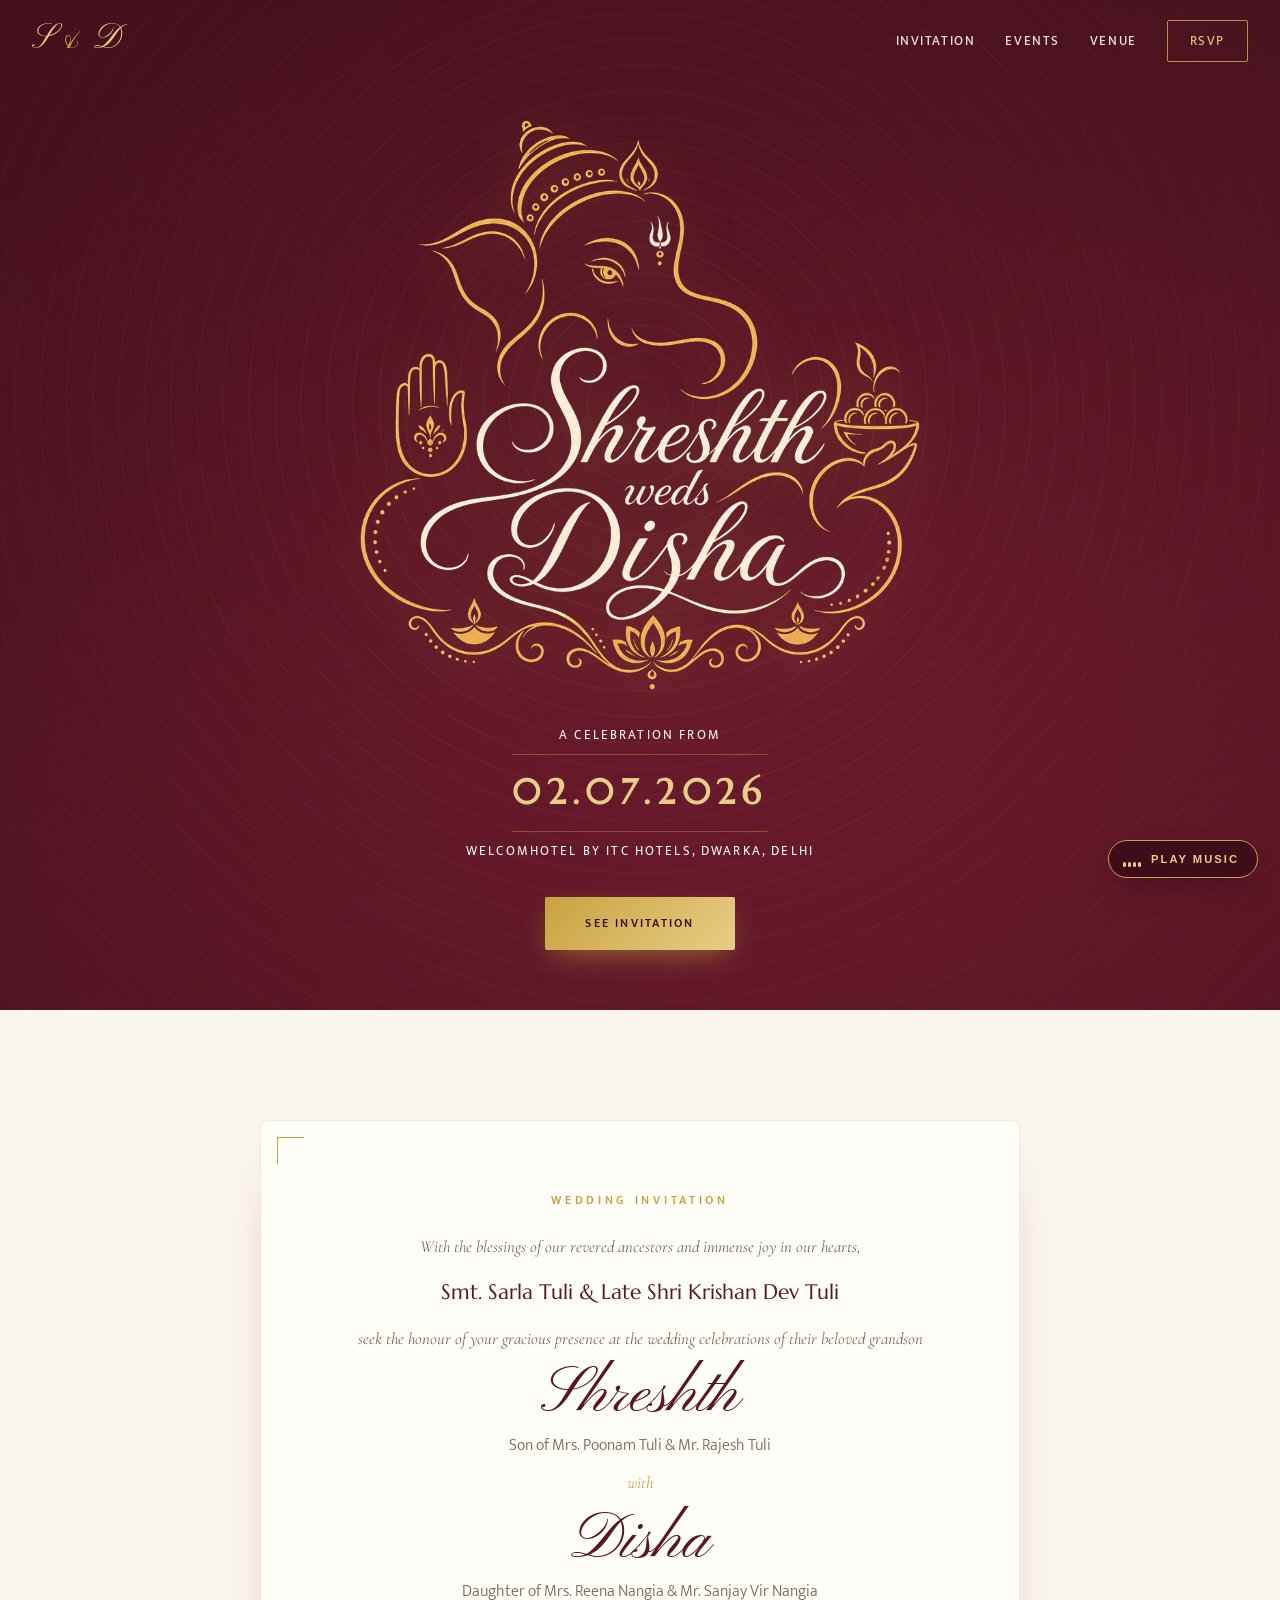
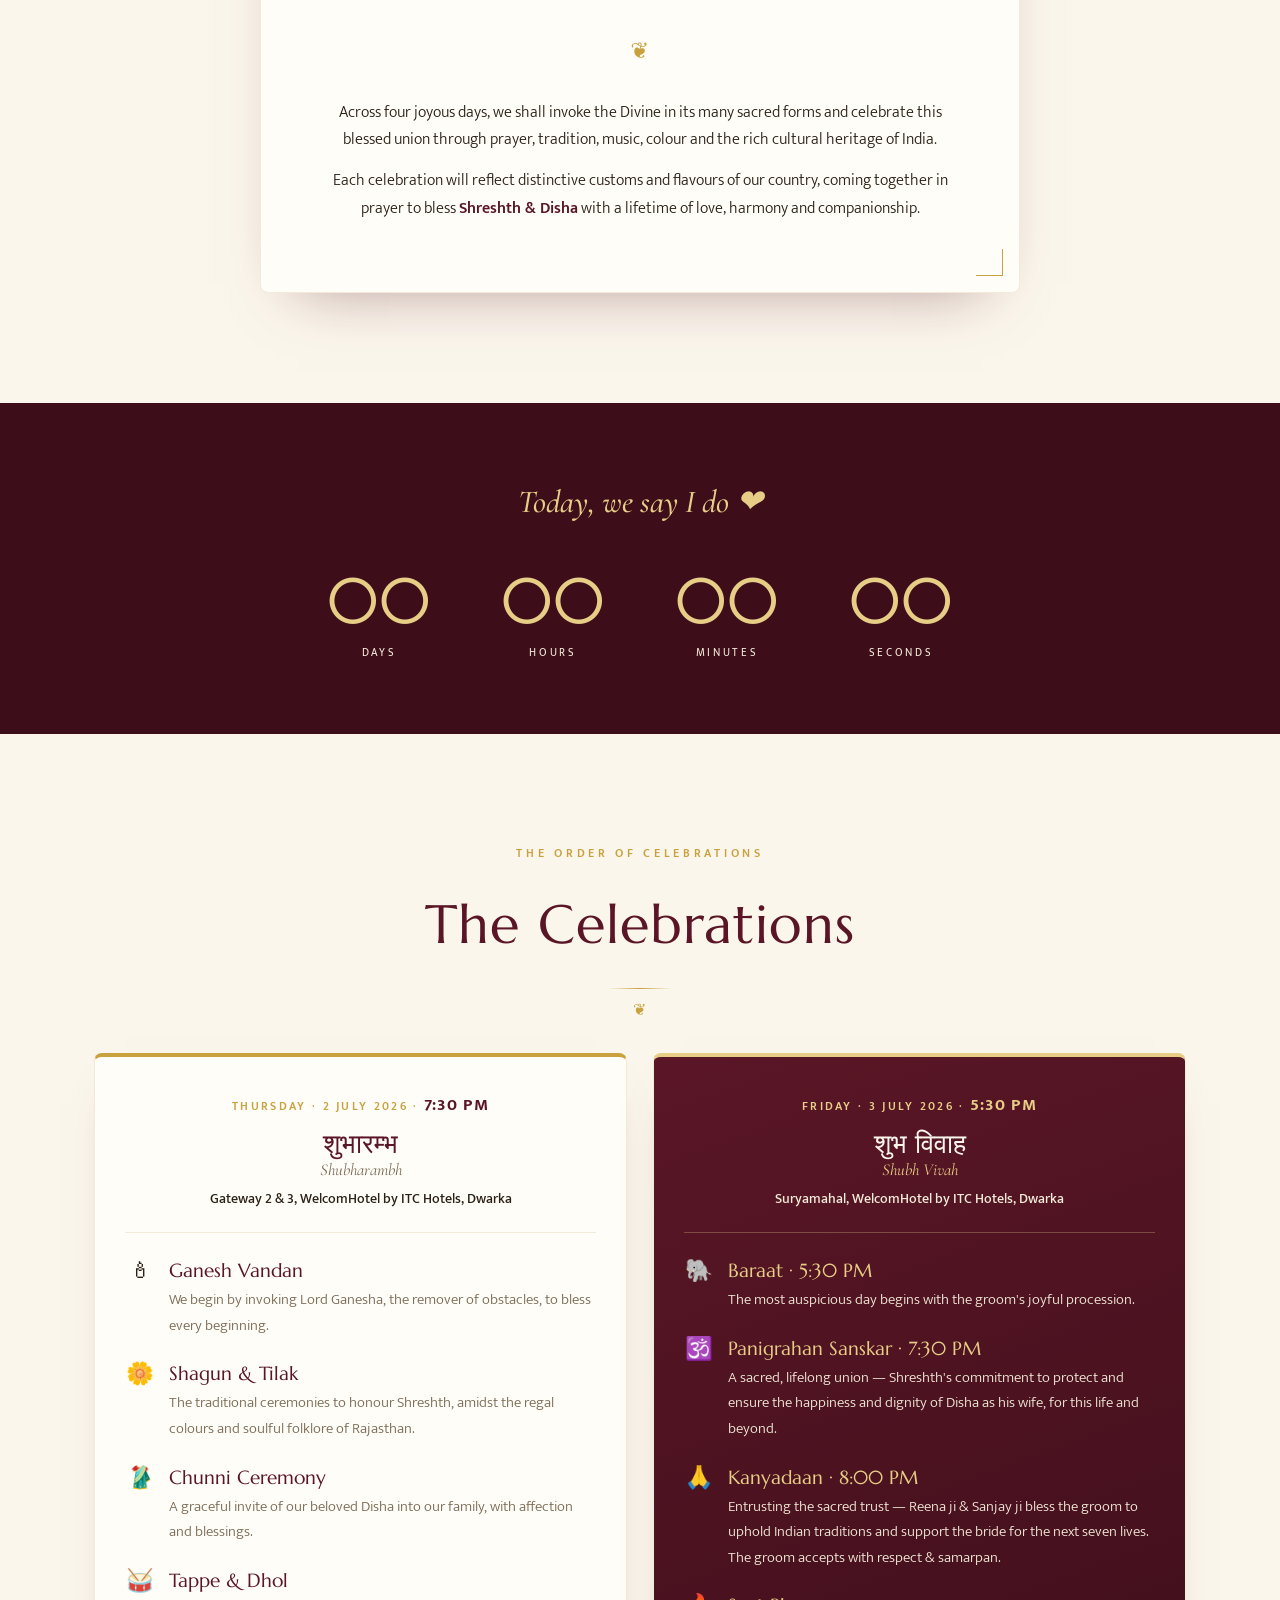
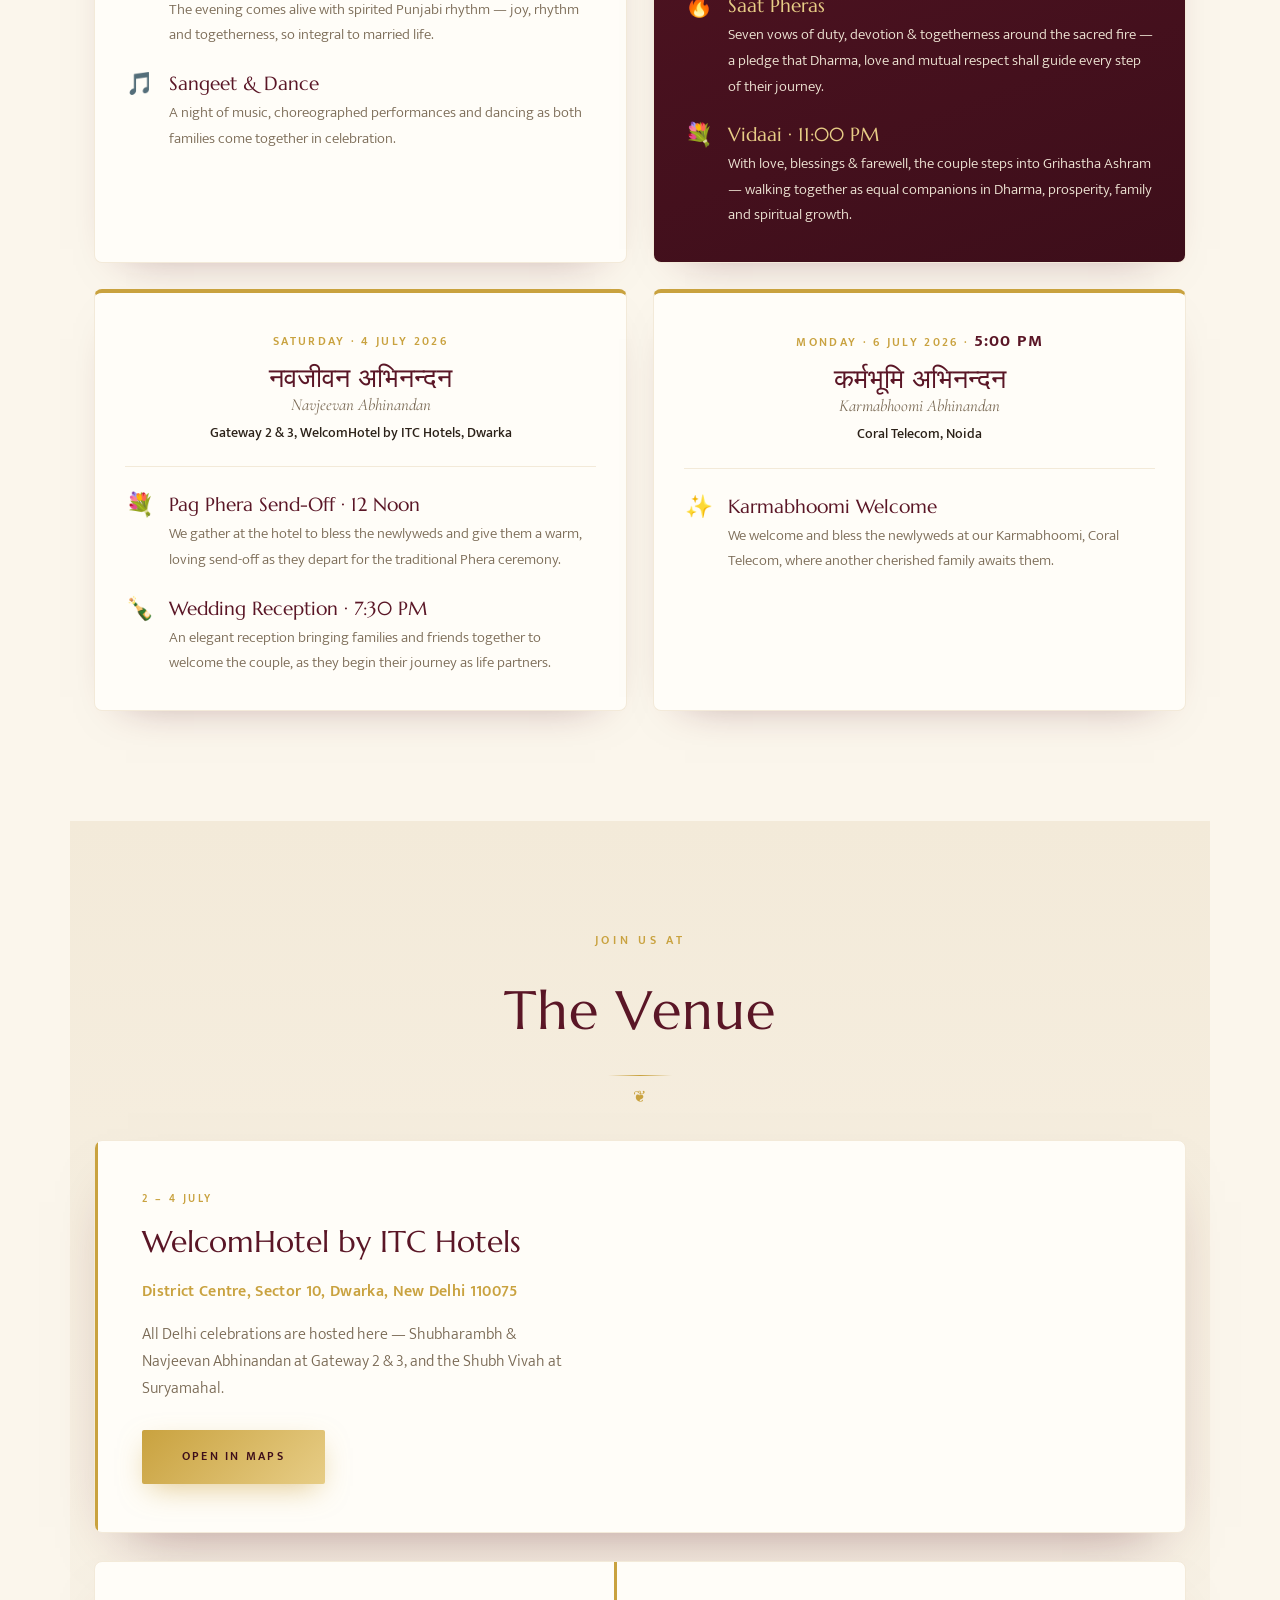
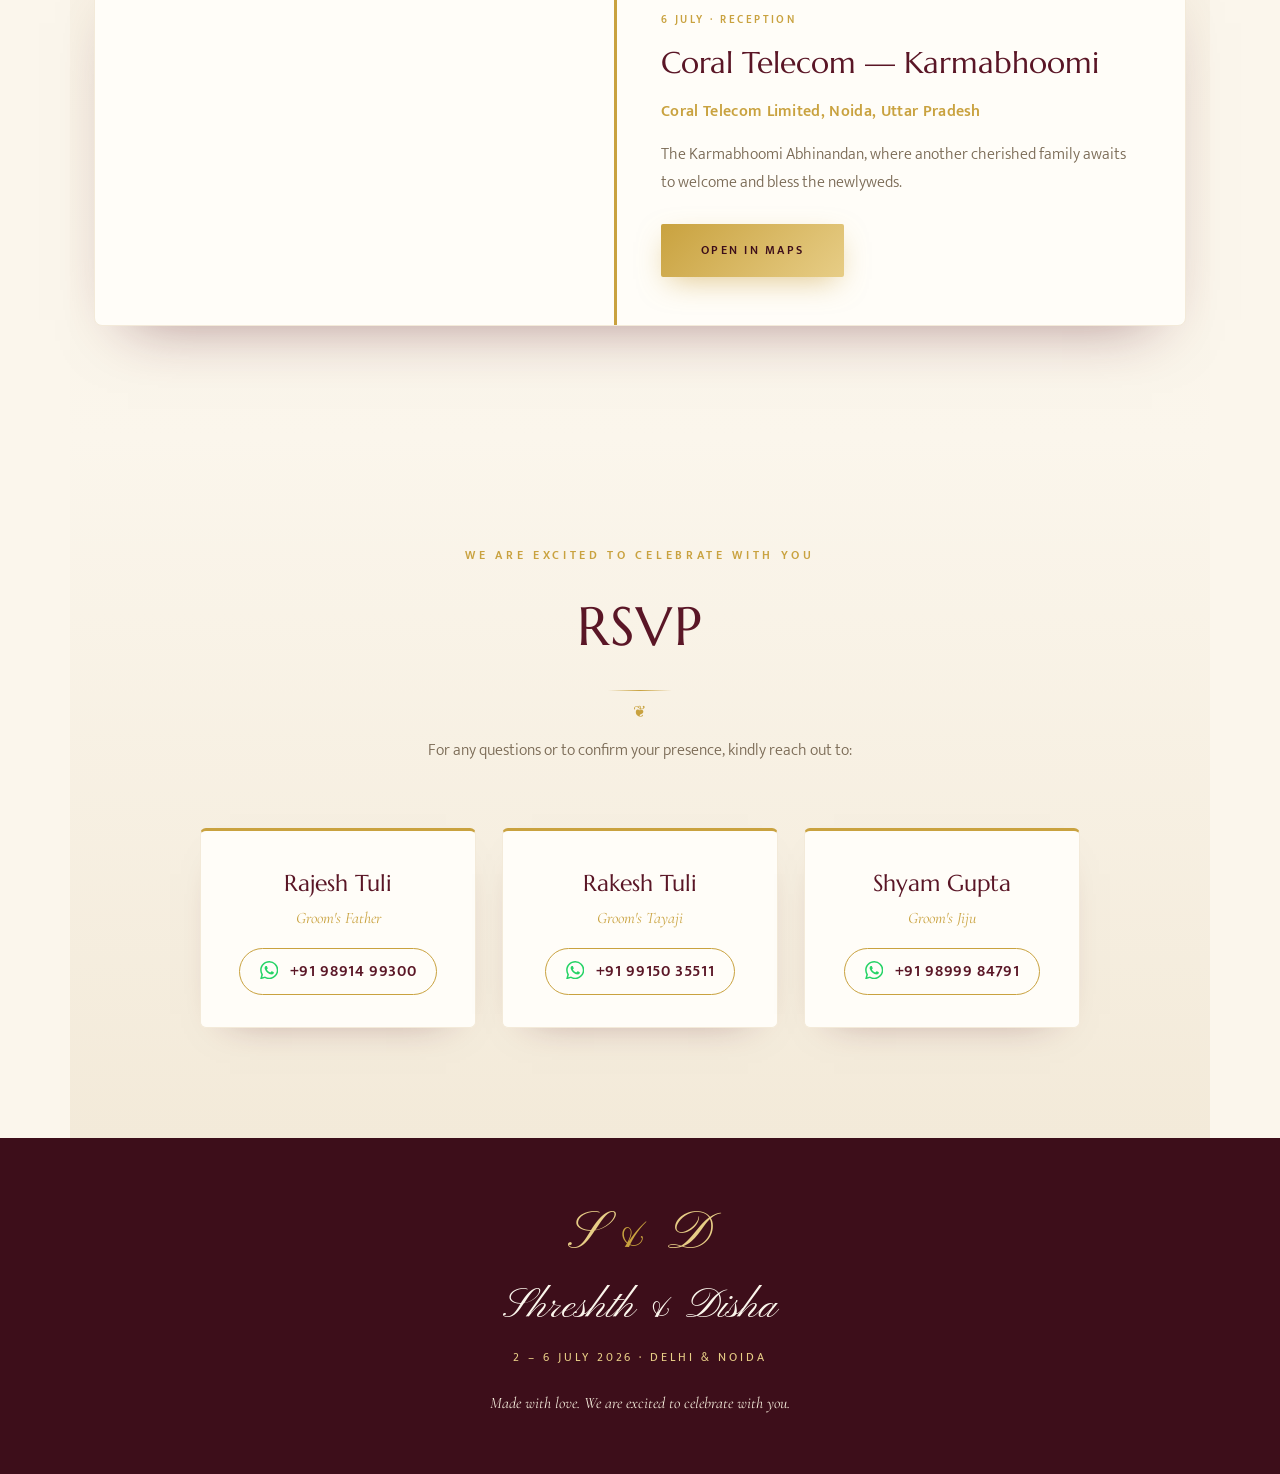
==== wedding-invite/index.html @ 5c3edc03 "Update 2 July & 4 July events to 7:30 PM start Co-authored-by: Cursor <cursoragent@cursor.com>" ====
<!DOCTYPE html>
<html lang="en">
<head>
  <meta charset="UTF-8" />
  <meta name="viewport" content="width=device-width, initial-scale=1.0" />
  <title>Shreshth & Disha are getting married</title>
  <meta name="description" content="With the blessings of our elders, join us for the wedding celebrations of Shreshth & Disha. 2–7 July 2026 · WelcomHotel by ITC Hotels, Dwarka, Delhi & Coral Telecom, Noida." />

  <!-- Open Graph -->
  <meta property="og:title" content="Shreshth & Disha are getting married" />
  <meta property="og:description" content="With the blessings of our elders, join us across our days of celebration. 2–7 July 2026 · Delhi & Noida." />
  <meta property="og:type" content="website" />
  <meta property="og:url" content="https://stuli.ai/wedding-invite/" />
  <meta property="og:image" content="https://stuli.ai/wedding-invite/assets/og-cover.jpg?v=2" />
  <meta property="og:image:width" content="1200" />
  <meta property="og:image:height" content="800" />
  <meta property="og:image:alt" content="Shreshth & Disha — Wedding Invitation, 02–07 July 2026" />

  <!-- Twitter -->
  <meta name="twitter:card" content="summary_large_image" />
  <meta name="twitter:title" content="Shreshth & Disha are getting married" />
  <meta name="twitter:description" content="Join us across our days of celebration. 2–7 July 2026 · Delhi & Noida." />
  <meta name="twitter:image" content="https://stuli.ai/wedding-invite/assets/og-cover.jpg?v=2" />

  <link rel="preconnect" href="https://fonts.googleapis.com" />
  <link rel="preconnect" href="https://fonts.gstatic.com" crossorigin />
  <link href="https://fonts.googleapis.com/css2?family=Cormorant+Garamond:ital,wght@0,400;0,500;0,600;1,400&family=Marcellus&family=Pinyon+Script&family=Mukta:wght@300;400;500;600&display=swap" rel="stylesheet" />
  <link rel="stylesheet" href="css/style.css" />
</head>
<body>

  <!-- ===== Background music (light Indian / shehnai) ===== -->
  <audio id="bgMusic" loop preload="none">
    <source src="https://archive.org/download/dni.ncaa.SPK-35-SP/SPK-35-SP_SIDE_A.mp3" type="audio/mpeg" />
  </audio>
  <button class="music-toggle" id="musicToggle" aria-label="Play wedding music" aria-pressed="false">
    <span class="music-toggle__bars" aria-hidden="true">
      <i></i><i></i><i></i><i></i>
    </span>
    <span class="music-toggle__label">Play music</span>
  </button>

  <!-- ===== Navigation ===== -->
  <header class="nav" id="nav">
    <a href="#home" class="nav__brand">S <span>&amp;</span> D</a>
    <nav class="nav__links" id="navLinks">
      <a href="#invite">Invitation</a>
      <a href="#events">Events</a>
      <a href="#venue">Venue</a>
      <a href="#rsvp" class="nav__cta">RSVP</a>
    </nav>
    <button class="nav__toggle" id="navToggle" aria-label="Toggle menu">
      <span></span><span></span><span></span>
    </button>
  </header>

  <!-- ===== Hero ===== -->
  <section class="hero" id="home">
    <div class="hero__bg"></div>
    <div class="hero__veil"></div>
    <div class="hero__inner reveal">
      <h1 class="hero__monogram">
        <img class="hero__art" src="assets/ganesha-calligraphy.png?v=3" alt="Shreshth weds Disha" width="540" height="549" />
      </h1>
      <div class="hero__date">
        <span>A celebration from</span>
        <strong>02.07.2026</strong>
        <span>WelcomHotel by ITC Hotels, Dwarka, Delhi</span>
      </div>
      <a href="#invite" class="btn btn--gold">See Invitation</a>
    </div>
  </section>

  <!-- ===== Invitation ===== -->
  <section class="section invite" id="invite">
    <div class="invite__card reveal">
      <p class="invite__kicker">Wedding Invitation</p>
      <p class="invite__bless">With the blessings of our revered ancestors and immense joy in our hearts,</p>
      <p class="invite__hosts">Smt. Sarla Tuli &amp; Late Shri Krishan Dev Tuli</p>
      <p class="invite__line">seek the honour of your gracious presence at the wedding celebrations of their beloved grandson</p>
      <h3 class="invite__name">Shreshth</h3>
      <p class="invite__parents">Son of Mrs. Poonam Tuli &amp; Mr. Rajesh Tuli</p>
      <p class="invite__with">with</p>
      <h3 class="invite__name">Disha</h3>
      <p class="invite__parents">Daughter of Mrs. Reena Nangia &amp; Mr. Sanjay Vir Nangia</p>
      <span class="invite__divider">&#10086;</span>
      <p class="invite__body">Across four joyous days, we shall invoke the Divine in its many sacred forms and celebrate this blessed union through prayer, tradition, music, colour and the rich cultural heritage of India.</p>
      <p class="invite__body">Each celebration will reflect distinctive customs and flavours of our country, coming together in prayer to bless <strong>Shreshth &amp; Disha</strong> with a lifetime of love, harmony and companionship.</p>
    </div>
  </section>

  <!-- ===== Countdown ===== -->
  <section class="count" id="countdown">
    <h2 class="count__title">Counting down to forever</h2>
    <div class="count__grid" id="countdownGrid">
      <div class="count__cell"><span id="cd-days">00</span><label>Days</label></div>
      <div class="count__cell"><span id="cd-hours">00</span><label>Hours</label></div>
      <div class="count__cell"><span id="cd-mins">00</span><label>Minutes</label></div>
      <div class="count__cell"><span id="cd-secs">00</span><label>Seconds</label></div>
    </div>
  </section>

  <!-- ===== Events / Ceremonies ===== -->
  <section class="section events" id="events">
    <div class="section__head reveal">
      <p class="kicker">The order of celebrations</p>
      <h2 class="heading">The Celebrations</h2>
    </div>
    <div class="schedule">

      <!-- Day 1 -->
      <article class="day reveal">
        <div class="day__head">
          <span class="day__date">Thursday · 2 July 2026 · <span class="day__time">7:30 PM</span></span>
          <h3 class="day__title">शुभारम्भ <em>Shubharambh</em></h3>
          <p class="day__meta"><span class="day__hall">Gateway 2 &amp; 3</span><span class="day__place">WelcomHotel by ITC Hotels, Dwarka</span></p>
        </div>
        <ul class="ceremony-list">
          <li class="ceremony">
            <span class="ceremony__icon">&#128367;</span>
            <div>
              <h4>Ganesh Vandan</h4>
              <p>We begin by invoking Lord Ganesha, the remover of obstacles, to bless every beginning.</p>
            </div>
          </li>
          <li class="ceremony">
            <span class="ceremony__icon">&#127804;</span>
            <div>
              <h4>Shagun &amp; Tilak</h4>
              <p>The traditional ceremonies to honour Shreshth, amidst the regal colours and soulful folklore of Rajasthan.</p>
            </div>
          </li>
          <li class="ceremony">
            <span class="ceremony__icon">&#129403;</span>
            <div>
              <h4>Chunni Ceremony</h4>
              <p>A graceful invite of our beloved Disha into our family, with affection and blessings.</p>
            </div>
          </li>
          <li class="ceremony">
            <span class="ceremony__icon">&#129345;</span>
            <div>
              <h4>Tappe &amp; Dhol</h4>
              <p>The evening comes alive with spirited Punjabi rhythm — joy, rhythm and togetherness, so integral to married life.</p>
            </div>
          </li>
          <li class="ceremony">
            <span class="ceremony__icon">&#127925;</span>
            <div>
              <h4>Sangeet &amp; Dance</h4>
              <p>A night of music, choreographed performances and dancing as both families come together in celebration.</p>
            </div>
          </li>
        </ul>
      </article>

      <!-- Day 2 — the wedding -->
      <article class="day day--main reveal">
        <div class="day__head">
          <span class="day__date">Friday · 3 July 2026 · <span class="day__time">5:30 PM</span></span>
          <h3 class="day__title">शुभ विवाह <em>Shubh Vivah</em></h3>
          <p class="day__meta"><span class="day__hall">Suryamahal</span><span class="day__place">WelcomHotel by ITC Hotels, Dwarka</span></p>
        </div>
        <ul class="ceremony-list">
          <li class="ceremony">
            <span class="ceremony__icon">&#128024;</span>
            <div>
              <h4>Baraat · 5:30 PM</h4>
              <p>The most auspicious day begins with the groom's joyful procession.</p>
            </div>
          </li>
          <li class="ceremony">
            <span class="ceremony__icon">&#128329;&#65039;</span>
            <div>
              <h4>Panigrahan Sanskar · 7:30 PM</h4>
              <p>A sacred, lifelong union — Shreshth's commitment to protect and ensure the happiness and dignity of Disha as his wife, for this life and beyond.</p>
            </div>
          </li>
          <li class="ceremony">
            <span class="ceremony__icon">&#128591;</span>
            <div>
              <h4>Kanyadaan · 8:00 PM</h4>
              <p>Entrusting the sacred trust — Reena ji &amp; Sanjay ji bless the groom to uphold Indian traditions and support the bride for the next seven lives. The groom accepts with respect &amp; samarpan.</p>
            </div>
          </li>
          <li class="ceremony">
            <span class="ceremony__icon">&#128293;</span>
            <div>
              <h4>Saat Pheras</h4>
              <p>Seven vows of duty, devotion &amp; togetherness around the sacred fire — a pledge that Dharma, love and mutual respect shall guide every step of their journey.</p>
            </div>
          </li>
          <li class="ceremony">
            <span class="ceremony__icon">&#128144;</span>
            <div>
              <h4>Vidaai · 11:00 PM</h4>
              <p>With love, blessings &amp; farewell, the couple steps into Grihastha Ashram — walking together as equal companions in Dharma, prosperity, family and spiritual growth.</p>
            </div>
          </li>
        </ul>
      </article>

      <!-- Day 3 -->
      <article class="day reveal">
        <div class="day__head">
          <span class="day__date">Saturday · 4 July 2026</span>
          <h3 class="day__title">नवजीवन अभिनन्दन <em>Navjeevan Abhinandan</em></h3>
          <p class="day__meta"><span class="day__hall">Gateway 2 &amp; 3</span><span class="day__place">WelcomHotel by ITC Hotels, Dwarka</span></p>
        </div>
        <ul class="ceremony-list">
          <li class="ceremony">
            <span class="ceremony__icon">&#128144;</span>
            <div>
              <h4>Pag Phera Send-Off · 12 Noon</h4>
              <p>We gather at the hotel to bless the newlyweds and give them a warm, loving send-off as they depart for the traditional Phera ceremony.</p>
            </div>
          </li>
          <li class="ceremony">
            <span class="ceremony__icon">&#127870;</span>
            <div>
              <h4>Wedding Reception · 7:30 PM</h4>
              <p>An elegant reception bringing families and friends together to welcome the couple, as they begin their journey as life partners.</p>
            </div>
          </li>
        </ul>
      </article>

      <!-- Day 4 -->
      <article class="day reveal">
        <div class="day__head">
          <span class="day__date">Monday · 6 July 2026 · <span class="day__time">5:00 PM</span></span>
          <h3 class="day__title">कर्मभूमि अभिनन्दन <em>Karmabhoomi Abhinandan</em></h3>
          <p class="day__meta"><span class="day__hall">Coral Telecom</span><span class="day__place">Noida</span></p>
        </div>
        <ul class="ceremony-list">
          <li class="ceremony">
            <span class="ceremony__icon">&#10024;</span>
            <div>
              <h4>Karmabhoomi Welcome</h4>
              <p>We welcome and bless the newlyweds at our Karmabhoomi, Coral Telecom, where another cherished family awaits them.</p>
            </div>
          </li>
        </ul>
      </article>

    </div>
  </section>

  <!-- ===== Venue ===== -->
  <section class="section venue" id="venue">
    <div class="section__head reveal">
      <p class="kicker">Join us at</p>
      <h2 class="heading">The Venue</h2>
    </div>
    <div class="venue__card reveal">
      <div class="venue__info">
        <p class="venue__tag">2 – 4 July</p>
        <h3 class="venue__name">WelcomHotel by ITC Hotels</h3>
        <p class="venue__addr">District Centre, Sector&nbsp;10, Dwarka, New Delhi 110075</p>
        <p class="venue__note">All Delhi celebrations are hosted here — Shubharambh &amp; Navjeevan Abhinandan at Gateway 2 &amp; 3, and the Shubh Vivah at Suryamahal.</p>
        <a class="btn btn--gold" target="_blank" rel="noopener"
           href="https://www.google.com/maps/search/?api=1&query=WelcomHotel+by+ITC+Hotels+Dwarka+New+Delhi">
          Open in Maps
        </a>
      </div>
      <iframe
        class="venue__map"
        title="WelcomHotel by ITC Hotels, Dwarka location map"
        loading="lazy"
        referrerpolicy="no-referrer-when-downgrade"
        src="https://www.google.com/maps?q=WelcomHotel%20by%20ITC%20Hotels%20Dwarka%20New%20Delhi&output=embed">
      </iframe>
    </div>

    <div class="venue__card reveal">
      <iframe
        class="venue__map"
        title="Coral Telecom, Noida location map"
        loading="lazy"
        referrerpolicy="no-referrer-when-downgrade"
        src="https://www.google.com/maps?q=Coral%20Telecom%20Limited%20Noida&output=embed">
      </iframe>
      <div class="venue__info">
        <p class="venue__tag">6 July · Reception</p>
        <h3 class="venue__name">Coral Telecom — Karmabhoomi</h3>
        <p class="venue__addr">Coral Telecom Limited, Noida, Uttar Pradesh</p>
        <p class="venue__note">The Karmabhoomi Abhinandan, where another cherished family awaits to welcome and bless the newlyweds.</p>
        <a class="btn btn--gold" target="_blank" rel="noopener"
           href="https://www.google.com/maps/search/?api=1&query=Coral+Telecom+Limited+Noida">
          Open in Maps
        </a>
      </div>
    </div>
  </section>

  <!-- ===== RSVP ===== -->
  <section class="section rsvp" id="rsvp">
    <div class="section__head reveal">
      <p class="kicker">We are excited to celebrate with you</p>
      <h2 class="heading">RSVP</h2>
      <p class="rsvp__intro">For any questions or to confirm your presence, kindly reach out to:</p>
    </div>
    <div class="rsvp__contacts">
      <article class="rsvp-card reveal">
        <h3 class="rsvp-card__name">Rajesh Tuli</h3>
        <p class="rsvp-card__rel">Groom's Father</p>
        <a class="rsvp-card__phone" target="_blank" rel="noopener" href="https://wa.me/919891499300?text=It%20will%20be%20my%20pleasure%20to%20attend%20Shreshth%20and%20Disha%27s%20wedding%20on%202-6%20July."><svg class="wa-icon" viewBox="0 0 24 24" aria-hidden="true"><path d="M17.472 14.382c-.297-.149-1.758-.867-2.03-.967-.273-.099-.471-.148-.67.15-.197.297-.767.966-.94 1.164-.173.199-.347.223-.644.075-.297-.149-1.255-.463-2.39-1.475-.883-.788-1.48-1.761-1.653-2.059-.173-.297-.018-.458.13-.606.134-.133.298-.347.446-.52.149-.174.198-.298.298-.497.099-.198.05-.371-.025-.52-.075-.149-.669-1.612-.916-2.207-.242-.579-.487-.5-.669-.51-.173-.008-.371-.01-.57-.01-.198 0-.52.074-.792.372-.272.297-1.04 1.016-1.04 2.479 0 1.462 1.065 2.875 1.213 3.074.149.198 2.096 3.2 5.077 4.487.709.306 1.262.489 1.694.625.712.227 1.36.195 1.871.118.571-.085 1.758-.719 2.006-1.413.248-.694.248-1.289.173-1.413-.074-.124-.272-.198-.57-.347m-5.421 7.403h-.004a9.87 9.87 0 01-5.031-1.378l-.361-.214-3.741.982.998-3.648-.235-.374a9.86 9.86 0 01-1.51-5.26c.001-5.45 4.436-9.884 9.888-9.884 2.64 0 5.122 1.03 6.988 2.898a9.825 9.825 0 012.893 6.994c-.003 5.45-4.437 9.884-9.885 9.884m8.413-18.297A11.815 11.815 0 0012.05 0C5.495 0 .16 5.335.157 11.892c0 2.096.547 4.142 1.588 5.945L.057 24l6.305-1.654a11.882 11.882 0 005.683 1.448h.005c6.554 0 11.89-5.335 11.893-11.893A11.821 11.821 0 0020.465 3.488z"/></svg> +91 98914 99300</a>
      </article>
      <article class="rsvp-card reveal">
        <h3 class="rsvp-card__name">Rakesh Tuli</h3>
        <p class="rsvp-card__rel">Groom's Tayaji</p>
        <a class="rsvp-card__phone" target="_blank" rel="noopener" href="https://wa.me/919915035511?text=It%20will%20be%20my%20pleasure%20to%20attend%20Shreshth%20and%20Disha%27s%20wedding%20on%202-6%20July."><svg class="wa-icon" viewBox="0 0 24 24" aria-hidden="true"><path d="M17.472 14.382c-.297-.149-1.758-.867-2.03-.967-.273-.099-.471-.148-.67.15-.197.297-.767.966-.94 1.164-.173.199-.347.223-.644.075-.297-.149-1.255-.463-2.39-1.475-.883-.788-1.48-1.761-1.653-2.059-.173-.297-.018-.458.13-.606.134-.133.298-.347.446-.52.149-.174.198-.298.298-.497.099-.198.05-.371-.025-.52-.075-.149-.669-1.612-.916-2.207-.242-.579-.487-.5-.669-.51-.173-.008-.371-.01-.57-.01-.198 0-.52.074-.792.372-.272.297-1.04 1.016-1.04 2.479 0 1.462 1.065 2.875 1.213 3.074.149.198 2.096 3.2 5.077 4.487.709.306 1.262.489 1.694.625.712.227 1.36.195 1.871.118.571-.085 1.758-.719 2.006-1.413.248-.694.248-1.289.173-1.413-.074-.124-.272-.198-.57-.347m-5.421 7.403h-.004a9.87 9.87 0 01-5.031-1.378l-.361-.214-3.741.982.998-3.648-.235-.374a9.86 9.86 0 01-1.51-5.26c.001-5.45 4.436-9.884 9.888-9.884 2.64 0 5.122 1.03 6.988 2.898a9.825 9.825 0 012.893 6.994c-.003 5.45-4.437 9.884-9.885 9.884m8.413-18.297A11.815 11.815 0 0012.05 0C5.495 0 .16 5.335.157 11.892c0 2.096.547 4.142 1.588 5.945L.057 24l6.305-1.654a11.882 11.882 0 005.683 1.448h.005c6.554 0 11.89-5.335 11.893-11.893A11.821 11.821 0 0020.465 3.488z"/></svg> +91 99150 35511</a>
      </article>
      <article class="rsvp-card reveal">
        <h3 class="rsvp-card__name">Shyam Gupta</h3>
        <p class="rsvp-card__rel">Groom's Jiju</p>
        <a class="rsvp-card__phone" target="_blank" rel="noopener" href="https://wa.me/919899984791?text=It%20will%20be%20my%20pleasure%20to%20attend%20Shreshth%20and%20Disha%27s%20wedding%20on%202-6%20July."><svg class="wa-icon" viewBox="0 0 24 24" aria-hidden="true"><path d="M17.472 14.382c-.297-.149-1.758-.867-2.03-.967-.273-.099-.471-.148-.67.15-.197.297-.767.966-.94 1.164-.173.199-.347.223-.644.075-.297-.149-1.255-.463-2.39-1.475-.883-.788-1.48-1.761-1.653-2.059-.173-.297-.018-.458.13-.606.134-.133.298-.347.446-.52.149-.174.198-.298.298-.497.099-.198.05-.371-.025-.52-.075-.149-.669-1.612-.916-2.207-.242-.579-.487-.5-.669-.51-.173-.008-.371-.01-.57-.01-.198 0-.52.074-.792.372-.272.297-1.04 1.016-1.04 2.479 0 1.462 1.065 2.875 1.213 3.074.149.198 2.096 3.2 5.077 4.487.709.306 1.262.489 1.694.625.712.227 1.36.195 1.871.118.571-.085 1.758-.719 2.006-1.413.248-.694.248-1.289.173-1.413-.074-.124-.272-.198-.57-.347m-5.421 7.403h-.004a9.87 9.87 0 01-5.031-1.378l-.361-.214-3.741.982.998-3.648-.235-.374a9.86 9.86 0 01-1.51-5.26c.001-5.45 4.436-9.884 9.888-9.884 2.64 0 5.122 1.03 6.988 2.898a9.825 9.825 0 012.893 6.994c-.003 5.45-4.437 9.884-9.885 9.884m8.413-18.297A11.815 11.815 0 0012.05 0C5.495 0 .16 5.335.157 11.892c0 2.096.547 4.142 1.588 5.945L.057 24l6.305-1.654a11.882 11.882 0 005.683 1.448h.005c6.554 0 11.89-5.335 11.893-11.893A11.821 11.821 0 0020.465 3.488z"/></svg> +91 98999 84791</a>
      </article>
    </div>
  </section>

  <!-- ===== Footer ===== -->
  <footer class="footer">
    <div class="footer__mono">S <span>&amp;</span> D</div>
    <p class="footer__names">Shreshth &amp; Disha</p>
    <p class="footer__tag">2 – 6 July 2026 · Delhi &amp; Noida</p>
    <p class="footer__thanks">Made with love. We are excited to celebrate with you.</p>
  </footer>

  <script src="js/script.js"></script>
</body>
</html>
---- wedding-invite/css/style.css ----
/* ===========================================================
   Disha & Shreshth — Wedding Website
   Theme: Royal Indian · Maroon · Gold · Ivory
   =========================================================== */

:root {
  --maroon: #5a1626;
  --maroon-deep: #3d0e1a;
  --gold: #c9a23f;
  --gold-light: #e7cd86;
  --ivory: #fbf6ec;
  --ivory-2: #f3ead9;
  --cream-card: #fffdf8;
  --ink: #2b2118;
  --muted: #7a6a55;

  --serif: "Cormorant Garamond", Georgia, serif;
  --display: "Marcellus", serif;
  --script: "Pinyon Script", cursive;
  --body: "Mukta", system-ui, sans-serif;

  --maxw: 1140px;
  --ease: cubic-bezier(0.22, 1, 0.36, 1);
}

* { margin: 0; padding: 0; box-sizing: border-box; }

html { scroll-behavior: smooth; }

body {
  font-family: var(--body);
  color: var(--ink);
  background: var(--ivory);
  line-height: 1.7;
  overflow-x: hidden;
}

img { max-width: 100%; display: block; }

/* ---------- Shared ---------- */
.section {
  max-width: var(--maxw);
  margin: 0 auto;
  padding: 110px 24px;
}

.section__head { text-align: center; margin-bottom: 64px; }

.kicker {
  font-family: var(--body);
  text-transform: uppercase;
  letter-spacing: 0.32em;
  font-size: 0.72rem;
  color: var(--gold);
  font-weight: 600;
  margin-bottom: 14px;
}

.heading {
  font-family: var(--display);
  font-size: clamp(2.1rem, 5vw, 3.4rem);
  color: var(--maroon);
  font-weight: 400;
  position: relative;
  display: inline-block;
  letter-spacing: 0.02em;
}
.heading::after {
  content: "";
  display: block;
  width: 64px;
  height: 1px;
  margin: 18px auto 0;
  background: linear-gradient(90deg, transparent, var(--gold), transparent);
  position: relative;
}
.heading::before {
  content: "\2766";
  position: absolute;
  bottom: -34px;
  left: 50%;
  transform: translateX(-50%);
  color: var(--gold);
  font-size: 1rem;
  z-index: 1;
}

.btn {
  display: inline-block;
  font-family: var(--body);
  font-weight: 600;
  letter-spacing: 0.18em;
  text-transform: uppercase;
  font-size: 0.78rem;
  padding: 16px 40px;
  border-radius: 2px;
  text-decoration: none;
  cursor: pointer;
  border: none;
  transition: transform 0.35s var(--ease), box-shadow 0.35s var(--ease);
}
.btn--gold {
  background: linear-gradient(135deg, var(--gold), var(--gold-light));
  color: var(--maroon-deep);
  box-shadow: 0 10px 30px -8px rgba(201, 162, 63, 0.6);
}
.btn--gold:hover { transform: translateY(-3px); box-shadow: 0 16px 40px -10px rgba(201, 162, 63, 0.75); }

/* ---------- Reveal animation ---------- */
.reveal {
  opacity: 0;
  transform: translateY(34px);
  transition: opacity 0.9s var(--ease), transform 0.9s var(--ease);
}
.reveal.is-visible { opacity: 1; transform: none; }

/* ===========================================================
   Navigation
   =========================================================== */
.nav {
  position: fixed;
  top: 0; left: 0; right: 0;
  z-index: 100;
  display: flex;
  align-items: center;
  justify-content: space-between;
  padding: 20px 32px;
  transition: background 0.4s var(--ease), padding 0.4s var(--ease), box-shadow 0.4s var(--ease);
}
.nav.scrolled {
  background: rgba(61, 14, 26, 0.96);
  padding: 14px 32px;
  box-shadow: 0 6px 24px -10px rgba(0,0,0,0.5);
  backdrop-filter: blur(6px);
}
.nav__brand {
  font-family: var(--script);
  font-size: 2.1rem;
  line-height: 1;
  color: var(--gold-light);
  text-decoration: none;
  letter-spacing: 0.02em;
}
.nav__brand span { color: var(--gold); }
.nav__links { display: flex; gap: 30px; align-items: center; }
.nav__links a {
  color: var(--ivory);
  text-decoration: none;
  font-size: 0.82rem;
  letter-spacing: 0.12em;
  text-transform: uppercase;
  font-weight: 500;
  opacity: 0.9;
  transition: color 0.3s, opacity 0.3s;
}
.nav__links a:hover { color: var(--gold-light); opacity: 1; }
.nav__cta {
  border: 1px solid var(--gold);
  padding: 9px 22px;
  border-radius: 2px;
  color: var(--gold-light) !important;
}
.nav__cta:hover { background: var(--gold); color: var(--maroon-deep) !important; }

.nav__toggle { display: none; flex-direction: column; gap: 5px; background: none; border: none; cursor: pointer; padding: 6px; }
.nav__toggle span { width: 26px; height: 2px; background: var(--ivory); transition: 0.3s; }

/* ===========================================================
   Hero
   =========================================================== */
.hero {
  position: relative;
  min-height: 100vh;
  display: flex;
  align-items: center;
  justify-content: center;
  text-align: center;
  color: var(--ivory);
  overflow: hidden;
}
.hero__bg {
  position: absolute; inset: 0;
  background:
    radial-gradient(120% 120% at 50% 0%, rgba(90,22,38,0.35), transparent 60%),
    linear-gradient(160deg, #4a1020 0%, #5a1626 40%, #7a1f33 100%);
  z-index: -2;
}
.hero__bg::after {
  /* subtle mandala-like radial texture */
  content: "";
  position: absolute; inset: 0;
  background-image:
    repeating-radial-gradient(circle at 50% 40%, rgba(201,162,63,0.06) 0 2px, transparent 2px 26px);
  opacity: 0.7;
}
.hero__veil {
  position: absolute; inset: 0;
  background: radial-gradient(ellipse at center, transparent 30%, rgba(61,14,26,0.55) 100%);
  z-index: -1;
}
.hero__inner { padding: 120px 24px 60px; max-width: 900px; }
.hero__monogram { margin: 0; line-height: 0; }
.hero__art {
  display: block;
  width: clamp(290px, 64vw, 560px);
  height: auto;
  margin: 0 auto 8px;
  filter: drop-shadow(0 8px 26px rgba(201, 162, 63, 0.30));
  animation: ganeshaFloat 5.5s ease-in-out infinite;
}
@keyframes ganeshaFloat {
  0%, 100% { transform: translateY(0); }
  50% { transform: translateY(-8px); }
}
.hero__eyebrow {
  text-transform: uppercase;
  letter-spacing: 0.4em;
  font-size: 0.74rem;
  color: var(--gold-light);
  margin-bottom: 26px;
}
.hero__names {
  font-family: var(--display);
  font-weight: 400;
  line-height: 1;
  display: flex;
  flex-direction: column;
  align-items: center;
  gap: 4px;
}
.hero__name {
  font-family: var(--script);
  font-size: clamp(3.4rem, 13vw, 8.5rem);
  color: var(--ivory);
  line-height: 1.05;
  text-shadow: 0 4px 30px rgba(0,0,0,0.35);
}
.hero__amp {
  font-family: var(--serif);
  font-style: italic;
  font-size: clamp(1.4rem, 4vw, 2.4rem);
  color: var(--gold);
  margin: -6px 0;
}
.hero__sub {
  font-family: var(--serif);
  font-style: italic;
  font-size: clamp(1.1rem, 3vw, 1.6rem);
  color: var(--ivory-2);
  margin-top: 18px;
}
.hero__date {
  display: flex;
  flex-direction: column;
  gap: 4px;
  align-items: center;
  margin: 34px 0;
  letter-spacing: 0.16em;
  text-transform: uppercase;
  font-size: 0.84rem;
}
.hero__date strong {
  font-family: var(--display);
  font-size: clamp(1.4rem, 5vw, 2.2rem);
  letter-spacing: 0.18em;
  color: var(--gold-light);
  padding: 8px 0;
  border-top: 1px solid rgba(201,162,63,0.4);
  border-bottom: 1px solid rgba(201,162,63,0.4);
  margin: 4px 0;
}
/* ===========================================================
   Countdown
   =========================================================== */
.count {
  background: var(--maroon-deep);
  color: var(--ivory);
  text-align: center;
  padding: 72px 24px;
}
.count__title {
  font-family: var(--serif);
  font-style: italic;
  font-size: clamp(1.4rem, 4vw, 2rem);
  color: var(--gold-light);
  margin-bottom: 40px;
  font-weight: 500;
}
.count__grid {
  display: flex;
  justify-content: center;
  gap: clamp(18px, 6vw, 70px);
  flex-wrap: wrap;
}
.count__cell { display: flex; flex-direction: column; align-items: center; }
.count__cell span {
  font-family: var(--display);
  font-size: clamp(2.4rem, 8vw, 4rem);
  color: var(--gold-light);
  line-height: 1;
}
.count__cell label {
  margin-top: 10px;
  text-transform: uppercase;
  letter-spacing: 0.24em;
  font-size: 0.7rem;
  color: var(--ivory-2);
}

/* ===========================================================
   Invitation
   =========================================================== */
.invite { background: var(--ivory); }
.invite__card {
  max-width: 760px;
  margin: 0 auto;
  text-align: center;
  background: var(--cream-card);
  border: 1px solid var(--ivory-2);
  border-radius: 8px;
  padding: clamp(36px, 6vw, 70px) clamp(24px, 5vw, 64px);
  box-shadow: 0 28px 60px -38px rgba(90, 22, 38, 0.5);
  position: relative;
}
.invite__card::before,
.invite__card::after {
  content: "";
  position: absolute;
  width: 26px; height: 26px;
  border: 1px solid var(--gold);
}
.invite__card::before { top: 16px; left: 16px; border-right: none; border-bottom: none; }
.invite__card::after { bottom: 16px; right: 16px; border-left: none; border-top: none; }
.invite__kicker {
  text-transform: uppercase;
  letter-spacing: 0.32em;
  font-size: 0.72rem;
  font-weight: 600;
  color: var(--gold);
  margin-bottom: 22px;
}
.invite__bless,
.invite__line,
.invite__with {
  font-family: var(--serif);
  font-style: italic;
  color: var(--muted);
  font-size: 1.05rem;
}
.invite__with { margin: 10px 0; color: var(--gold); }
.invite__hosts {
  font-family: var(--display);
  color: var(--maroon);
  font-size: 1.3rem;
  margin: 14px 0;
}
.invite__name {
  font-family: var(--script);
  font-size: clamp(2.6rem, 8vw, 4rem);
  color: var(--maroon);
  font-weight: 400;
  line-height: 1.1;
  margin-top: 8px;
}
.invite__parents { color: var(--muted); font-weight: 300; }
.invite__divider {
  display: block;
  color: var(--gold);
  font-size: 1.4rem;
  margin: 28px 0;
}
.invite__body {
  color: var(--ink);
  font-weight: 300;
  max-width: 620px;
  margin: 0 auto 14px;
}
.invite__body:last-child { margin-bottom: 0; }
.invite__body strong { color: var(--maroon); font-weight: 600; }
.invite__body sup { font-size: 0.62em; }

/* ===========================================================
   Story / Timeline
   =========================================================== */
.story { background: var(--ivory); }
.timeline {
  position: relative;
  max-width: 760px;
  margin: 0 auto;
  padding-left: 40px;
}
.timeline::before {
  content: "";
  position: absolute;
  left: 7px; top: 8px; bottom: 8px;
  width: 1px;
  background: linear-gradient(var(--gold), rgba(201,162,63,0.2));
}
.tl-item { position: relative; padding-bottom: 50px; }
.tl-item:last-child { padding-bottom: 0; }
.tl-dot {
  position: absolute;
  left: -40px; top: 6px;
  width: 16px; height: 16px;
  border-radius: 50%;
  background: var(--gold);
  box-shadow: 0 0 0 5px rgba(201,162,63,0.18);
}
.tl-card {
  background: var(--cream-card);
  border: 1px solid var(--ivory-2);
  border-left: 3px solid var(--gold);
  padding: 24px 28px;
  border-radius: 4px;
  box-shadow: 0 12px 30px -22px rgba(90,22,38,0.5);
}
.tl-date {
  font-size: 0.72rem;
  text-transform: uppercase;
  letter-spacing: 0.2em;
  color: var(--gold);
  font-weight: 600;
}
.tl-card h3 {
  font-family: var(--display);
  color: var(--maroon);
  font-size: 1.5rem;
  font-weight: 400;
  margin: 6px 0 8px;
}
.tl-card p { color: var(--muted); font-weight: 300; }

/* ===========================================================
   Events / Day-wise ceremony schedule
   =========================================================== */
.events { background: var(--ivory); }
.schedule {
  display: grid;
  grid-template-columns: repeat(2, 1fr);
  gap: 26px;
  align-items: stretch;
}
.day {
  background: var(--cream-card);
  border: 1px solid var(--ivory-2);
  border-top: 4px solid var(--gold);
  border-radius: 8px;
  padding: 34px 30px;
  box-shadow: 0 18px 44px -32px rgba(90, 22, 38, 0.5);
  transition: transform 0.4s var(--ease), box-shadow 0.4s var(--ease);
}
.day:hover { transform: translateY(-6px); box-shadow: 0 28px 54px -30px rgba(90, 22, 38, 0.55); }
.day__head { text-align: center; padding-bottom: 22px; margin-bottom: 22px; border-bottom: 1px solid var(--ivory-2); }
.day__date {
  text-transform: uppercase;
  letter-spacing: 0.2em;
  font-size: 0.72rem;
  font-weight: 600;
  color: var(--gold);
}
.day__time {
  font-size: 1.05rem;
  font-weight: 700;
  letter-spacing: 0.06em;
  color: var(--maroon);
  white-space: nowrap;
}
.day--main .day__time { color: var(--gold-light); }
.day__title {
  font-family: var(--display);
  color: var(--maroon);
  font-size: 1.7rem;
  font-weight: 400;
  margin: 8px 0 6px;
  line-height: 1.2;
}
.day__title em {
  display: block;
  font-family: var(--serif);
  font-style: italic;
  font-size: 1.05rem;
  color: var(--muted);
}
.day__meta { font-size: 0.86rem; color: var(--ink); font-weight: 500; }
.day__hall::after { content: ", "; }
.ceremony-list { list-style: none; display: flex; flex-direction: column; gap: 20px; }
.ceremony { display: flex; gap: 14px; align-items: flex-start; }
.ceremony__icon {
  font-size: 1.4rem;
  line-height: 1.5;
  flex: 0 0 auto;
  width: 30px;
  text-align: center;
}
.ceremony h4 {
  font-family: var(--display);
  color: var(--maroon);
  font-size: 1.18rem;
  font-weight: 400;
}
.ceremony p { color: var(--muted); font-weight: 300; font-size: 0.94rem; }

/* Highlighted wedding day */
.day--main {
  background: linear-gradient(160deg, var(--maroon), var(--maroon-deep));
  border-top-color: var(--gold-light);
}
.day--main .day__head { border-bottom-color: rgba(231, 205, 134, 0.3); }
.day--main .day__date { color: var(--gold-light); }
.day--main .day__title { color: var(--ivory); }
.day--main .day__title em { color: var(--gold-light); }
.day--main .day__meta { color: var(--ivory-2); }
.day--main .ceremony h4 { color: var(--gold-light); }
.day--main .ceremony p { color: var(--ivory-2); }

/* ===========================================================
   Venue
   =========================================================== */
.venue { background: linear-gradient(180deg, var(--ivory-2), var(--ivory)); }
.venue__card {
  display: grid;
  grid-template-columns: 1fr 1.1fr;
  gap: 0;
  background: var(--cream-card);
  border: 1px solid var(--ivory-2);
  border-radius: 8px;
  overflow: hidden;
  box-shadow: 0 28px 60px -34px rgba(90,22,38,0.5);
}
.venue__card + .venue__card { margin-top: 28px; }
.venue__tag {
  text-transform: uppercase;
  letter-spacing: 0.22em;
  font-size: 0.7rem;
  font-weight: 600;
  color: var(--gold);
  margin-bottom: 8px;
}
.venue__info {
  padding: 48px 44px;
  display: flex;
  flex-direction: column;
  align-items: flex-start;
  justify-content: center;
  border-left: 3px solid var(--gold);
}
.venue__name {
  font-family: var(--display);
  color: var(--maroon);
  font-size: 1.9rem;
  font-weight: 400;
  margin-bottom: 10px;
}
.venue__addr {
  color: var(--gold);
  font-weight: 600;
  letter-spacing: 0.02em;
  margin-bottom: 16px;
}
.venue__note { color: var(--muted); font-weight: 300; margin-bottom: 28px; }
.venue__map {
  width: 100%;
  min-height: 340px;
  border: 0;
  display: block;
}

/* ===========================================================
   RSVP
   =========================================================== */
.rsvp { background: linear-gradient(180deg, var(--ivory), var(--ivory-2)); }
.rsvp__deadline { color: var(--muted); font-weight: 300; margin-top: 16px; }
.rsvp__deadline strong { color: var(--maroon); }
.rsvp__intro { color: var(--muted); font-weight: 300; margin-top: 46px; }
.rsvp__contacts {
  display: grid;
  grid-template-columns: repeat(auto-fit, minmax(230px, 1fr));
  gap: 26px;
  max-width: 880px;
  margin: 0 auto;
}
.rsvp-card {
  background: var(--cream-card);
  border: 1px solid var(--ivory-2);
  border-top: 3px solid var(--gold);
  border-radius: 6px;
  padding: 32px 26px;
  text-align: center;
  box-shadow: 0 16px 40px -30px rgba(90, 22, 38, 0.5);
  transition: transform 0.4s var(--ease), box-shadow 0.4s var(--ease);
}
.rsvp-card:hover { transform: translateY(-6px); box-shadow: 0 26px 50px -30px rgba(90, 22, 38, 0.5); }
.rsvp-card__name {
  font-family: var(--display);
  color: var(--maroon);
  font-size: 1.45rem;
  font-weight: 400;
}
.rsvp-card__rel {
  font-family: var(--serif);
  font-style: italic;
  color: var(--gold);
  font-size: 1rem;
  margin: 2px 0 16px;
}
.rsvp-card__phone {
  display: inline-block;
  font-weight: 600;
  letter-spacing: 0.04em;
  color: var(--maroon);
  text-decoration: none;
  padding: 9px 20px;
  border: 1px solid var(--gold);
  border-radius: 40px;
  transition: background 0.3s, color 0.3s;
}
.rsvp-card__phone:hover { background: var(--gold); color: var(--maroon-deep); }
.wa-icon {
  width: 1.15em;
  height: 1.15em;
  vertical-align: -0.22em;
  margin-right: 0.45em;
  fill: #25D366;
}
.rsvp__form {
  max-width: 680px;
  margin: 0 auto;
  display: grid;
  grid-template-columns: 1fr 1fr;
  gap: 20px;
  background: var(--cream-card);
  padding: 44px;
  border-radius: 8px;
  border: 1px solid var(--ivory-2);
  box-shadow: 0 28px 60px -34px rgba(90,22,38,0.5);
}
.field { display: flex; flex-direction: column; }
.field--full { grid-column: 1 / -1; }
.field label {
  font-size: 0.74rem;
  text-transform: uppercase;
  letter-spacing: 0.16em;
  color: var(--maroon);
  font-weight: 600;
  margin-bottom: 8px;
}
.field input, .field select, .field textarea {
  font-family: var(--body);
  font-size: 1rem;
  padding: 12px 14px;
  border: 1px solid #e2d6bf;
  border-radius: 4px;
  background: var(--ivory);
  color: var(--ink);
  transition: border 0.3s, box-shadow 0.3s;
  resize: vertical;
}
.field input:focus, .field select:focus, .field textarea:focus {
  outline: none;
  border-color: var(--gold);
  box-shadow: 0 0 0 3px rgba(201,162,63,0.18);
}
.rsvp__success {
  grid-column: 1 / -1;
  text-align: center;
  color: var(--maroon);
  font-family: var(--serif);
  font-style: italic;
  font-size: 1.2rem;
  background: rgba(201,162,63,0.12);
  border: 1px solid var(--gold);
  border-radius: 4px;
  padding: 16px;
}

/* ===========================================================
   Footer
   =========================================================== */
.footer {
  background: var(--maroon-deep);
  color: var(--ivory);
  text-align: center;
  padding: 70px 24px 56px;
}
.footer__mono {
  font-family: var(--script);
  font-size: 3.4rem;
  line-height: 1;
  color: var(--gold-light);
  letter-spacing: 0.02em;
}
.footer__mono span { color: var(--gold); }
.footer__names {
  font-family: var(--script);
  font-size: 2.6rem;
  color: var(--ivory);
  margin: 10px 0 4px;
}
.footer__tag {
  text-transform: uppercase;
  letter-spacing: 0.24em;
  font-size: 0.78rem;
  color: var(--gold-light);
}
.footer__thanks {
  font-family: var(--serif);
  font-style: italic;
  color: var(--ivory-2);
  margin-top: 22px;
}

/* ===========================================================
   Music toggle (floating)
   =========================================================== */
.music-toggle {
  position: fixed;
  bottom: 22px; right: 22px;
  z-index: 120;
  display: inline-flex;
  align-items: center;
  gap: 10px;
  padding: 10px 18px 10px 14px;
  border: 1px solid var(--gold);
  border-radius: 40px;
  background: rgba(61, 14, 26, 0.92);
  color: var(--gold-light);
  cursor: pointer;
  backdrop-filter: blur(6px);
  box-shadow: 0 12px 30px -12px rgba(0, 0, 0, 0.5);
  transition: transform 0.3s var(--ease), box-shadow 0.3s var(--ease);
}
.music-toggle:hover { transform: translateY(-2px); box-shadow: 0 16px 36px -14px rgba(0,0,0,0.6); }
.music-toggle__label {
  font-size: 0.7rem;
  text-transform: uppercase;
  letter-spacing: 0.18em;
  font-weight: 600;
}
.music-toggle__bars {
  display: inline-flex;
  align-items: flex-end;
  gap: 2px;
  height: 16px;
}
.music-toggle__bars i {
  width: 3px;
  height: 5px;
  background: var(--gold-light);
  border-radius: 2px;
}
/* animate bars only while playing */
.music-toggle.is-playing .music-toggle__bars i { animation: eq 0.9s ease-in-out infinite; }
.music-toggle.is-playing .music-toggle__bars i:nth-child(2) { animation-delay: 0.2s; }
.music-toggle.is-playing .music-toggle__bars i:nth-child(3) { animation-delay: 0.4s; }
.music-toggle.is-playing .music-toggle__bars i:nth-child(4) { animation-delay: 0.1s; }
@keyframes eq {
  0%, 100% { height: 4px; }
  50% { height: 16px; }
}

/* ===========================================================
   Responsive
   =========================================================== */
@media (max-width: 820px) {
  .nav__toggle { display: flex; }
  .nav__links {
    position: fixed;
    top: 0; right: 0;
    height: 100vh;
    width: 74%;
    max-width: 320px;
    flex-direction: column;
    justify-content: center;
    gap: 34px;
    background: rgba(61,14,26,0.98);
    transform: translateX(100%);
    transition: transform 0.45s var(--ease);
    backdrop-filter: blur(8px);
  }
  .nav__links.open { transform: translateX(0); }
  .nav__links a { font-size: 1rem; }

  .day__hall, .day__place { display: block; }
  .day__hall::after { content: ""; }
  .schedule { grid-template-columns: 1fr; }
  .venue__card { grid-template-columns: 1fr; }
  .venue__info { border-left: none; border-top: 3px solid var(--gold); padding: 36px 28px; }
  .venue__map { min-height: 280px; }
  .section { padding: 80px 20px; }
}

@media (max-width: 480px) {
  .music-toggle__label { display: none; }
  .music-toggle { padding: 12px; }
}

@media (prefers-reduced-motion: reduce) {
  .reveal { opacity: 1; transform: none; transition: none; }
  .hero__art { animation: none; }
  * { scroll-behavior: auto; }
}
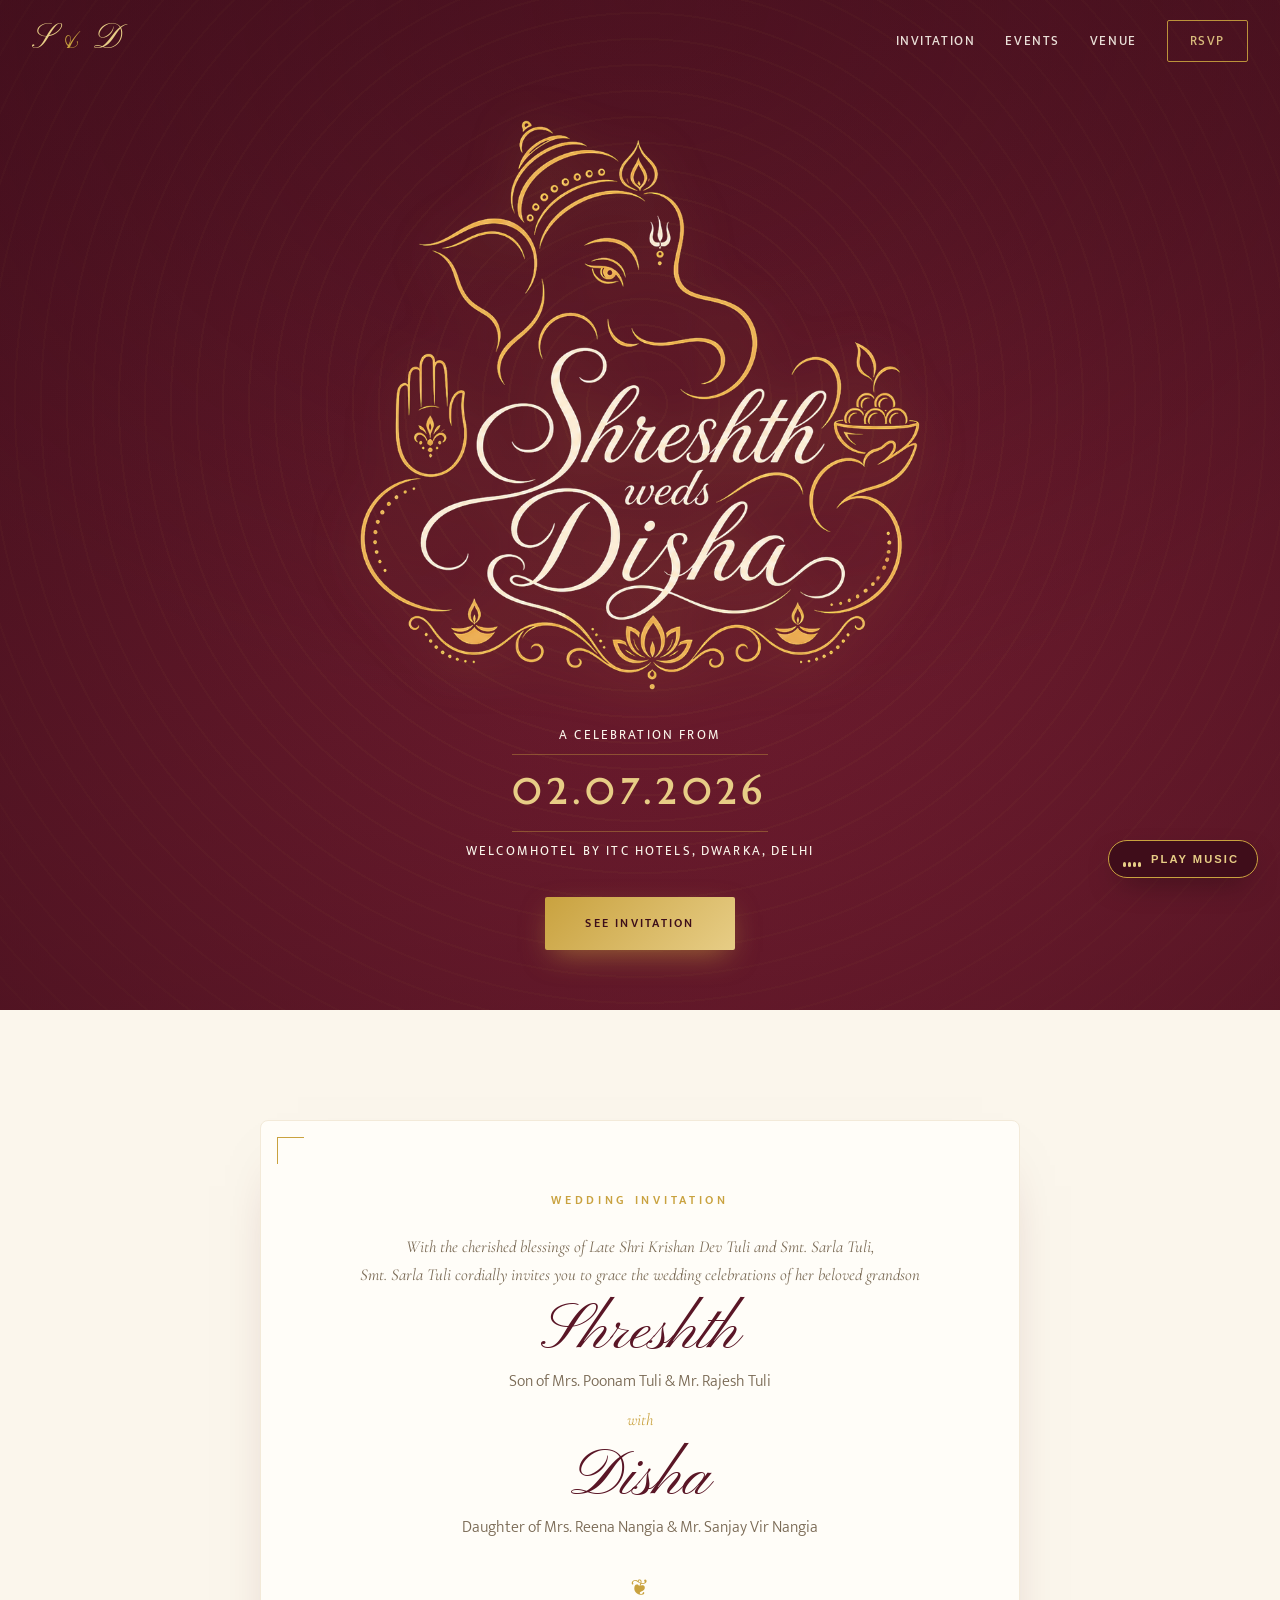
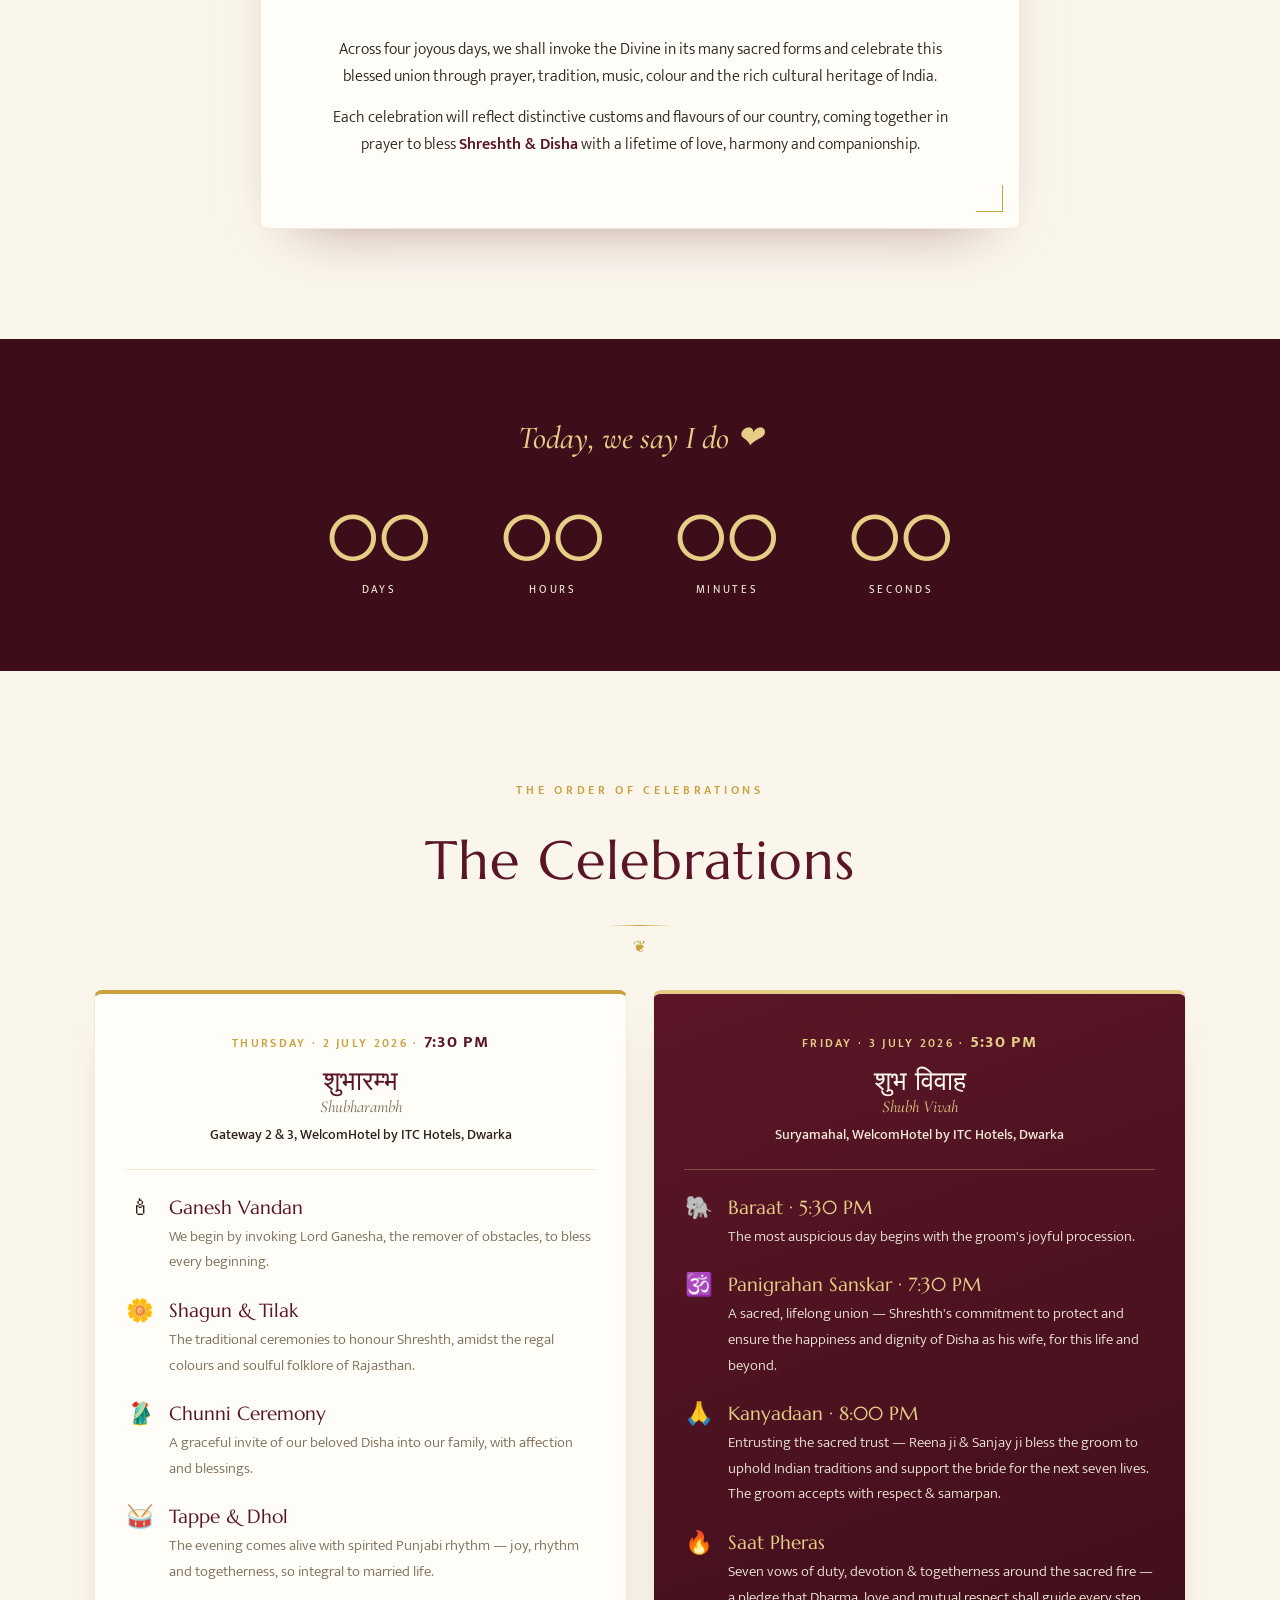
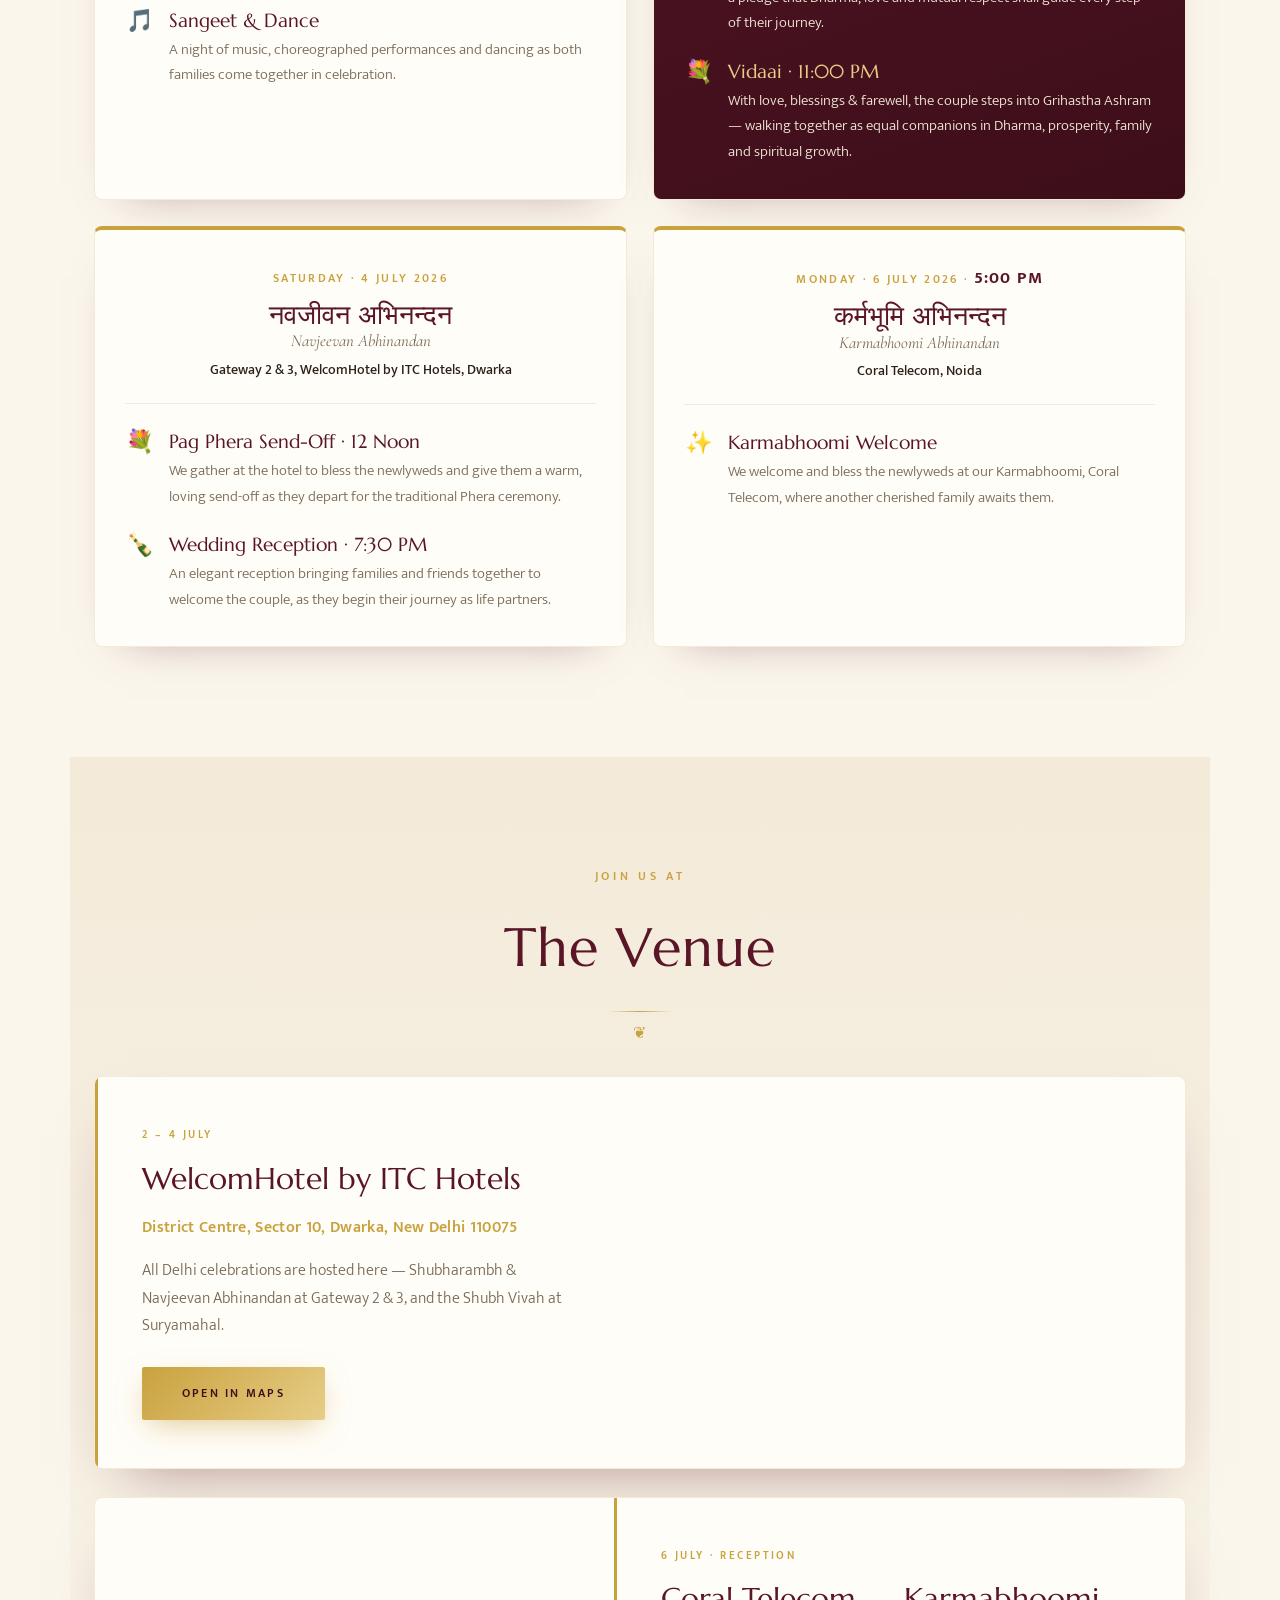
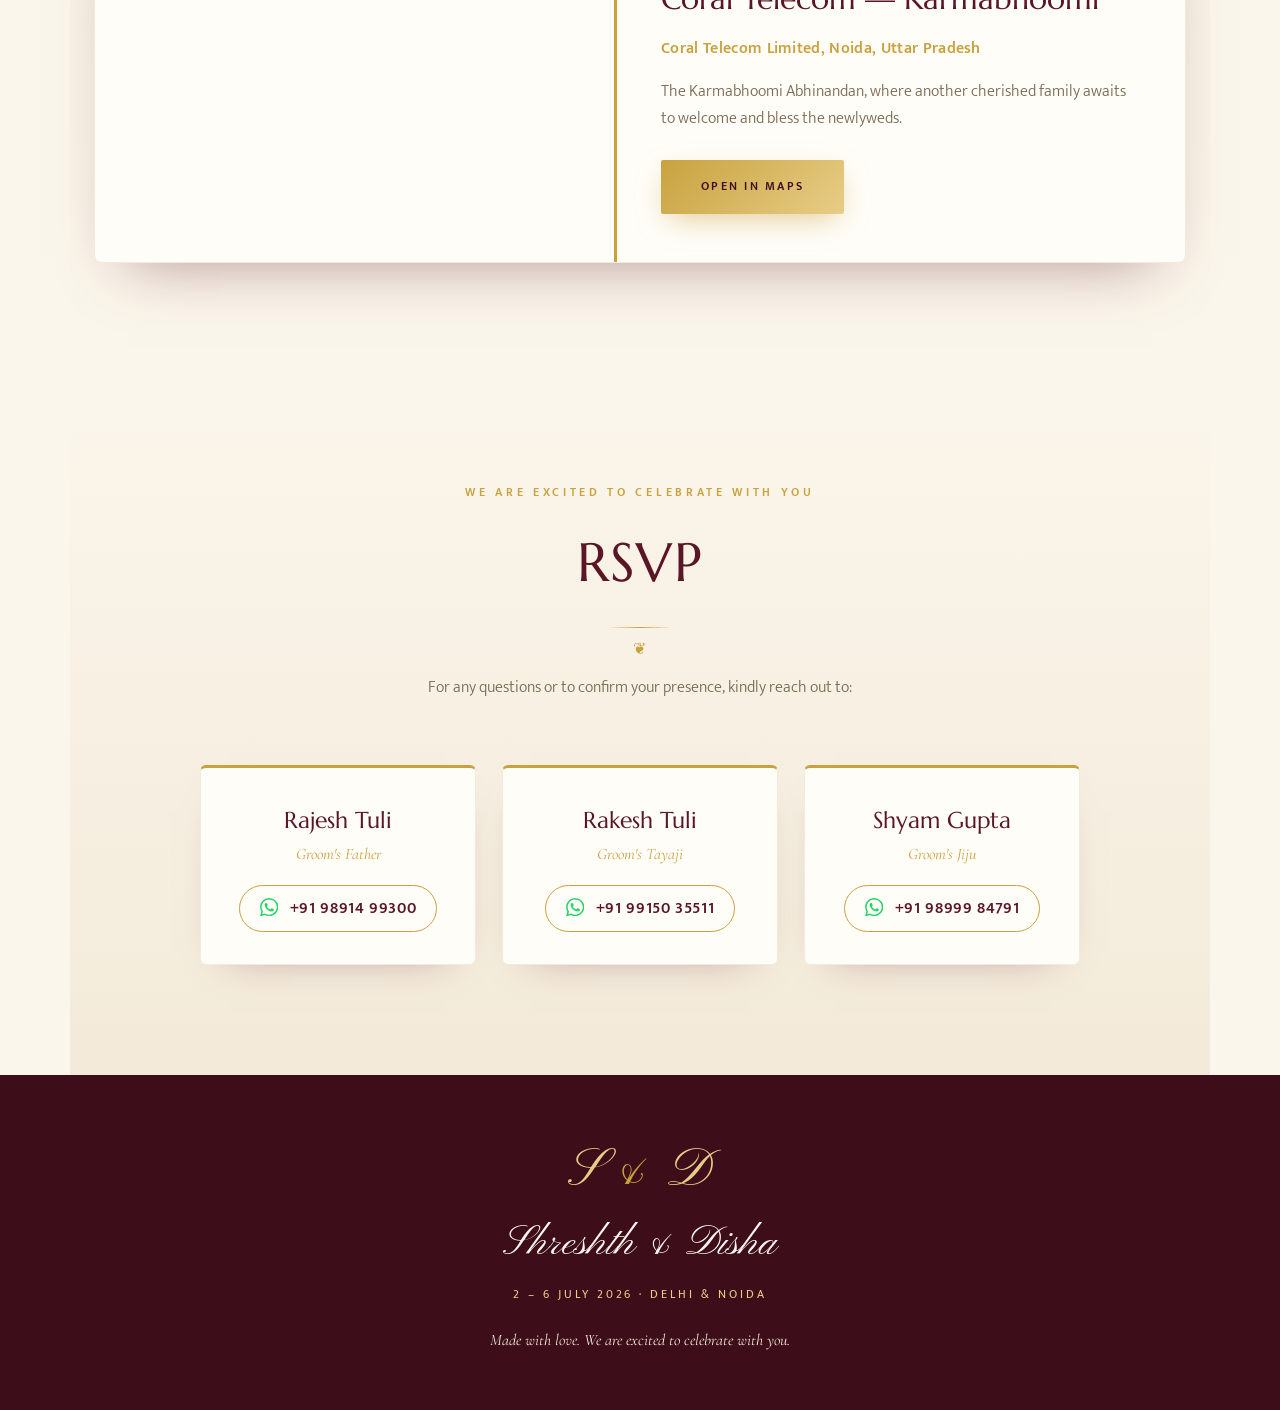
==== commit f12ebf70: "Reword invitation: blessing of late grandfather, Smt. Sarla Tuli invites Co-authored-by: Cursor <cur" ====
--- a/wedding-invite/index.html
+++ b/wedding-invite/index.html
@@ -75,9 +75,8 @@
   <section class="section invite" id="invite">
     <div class="invite__card reveal">
       <p class="invite__kicker">Wedding Invitation</p>
-      <p class="invite__bless">With the blessings of our revered ancestors and immense joy in our hearts,</p>
-      <p class="invite__hosts">Smt. Sarla Tuli &amp; Late Shri Krishan Dev Tuli</p>
-      <p class="invite__line">seek the honour of your gracious presence at the wedding celebrations of their beloved grandson</p>
+      <p class="invite__bless">With the cherished blessings of Late Shri Krishan Dev Tuli and Smt. Sarla Tuli,</p>
+      <p class="invite__line">Smt. Sarla Tuli cordially invites you to grace the wedding celebrations of her beloved grandson</p>
       <h3 class="invite__name">Shreshth</h3>
       <p class="invite__parents">Son of Mrs. Poonam Tuli &amp; Mr. Rajesh Tuli</p>
       <p class="invite__with">with</p>
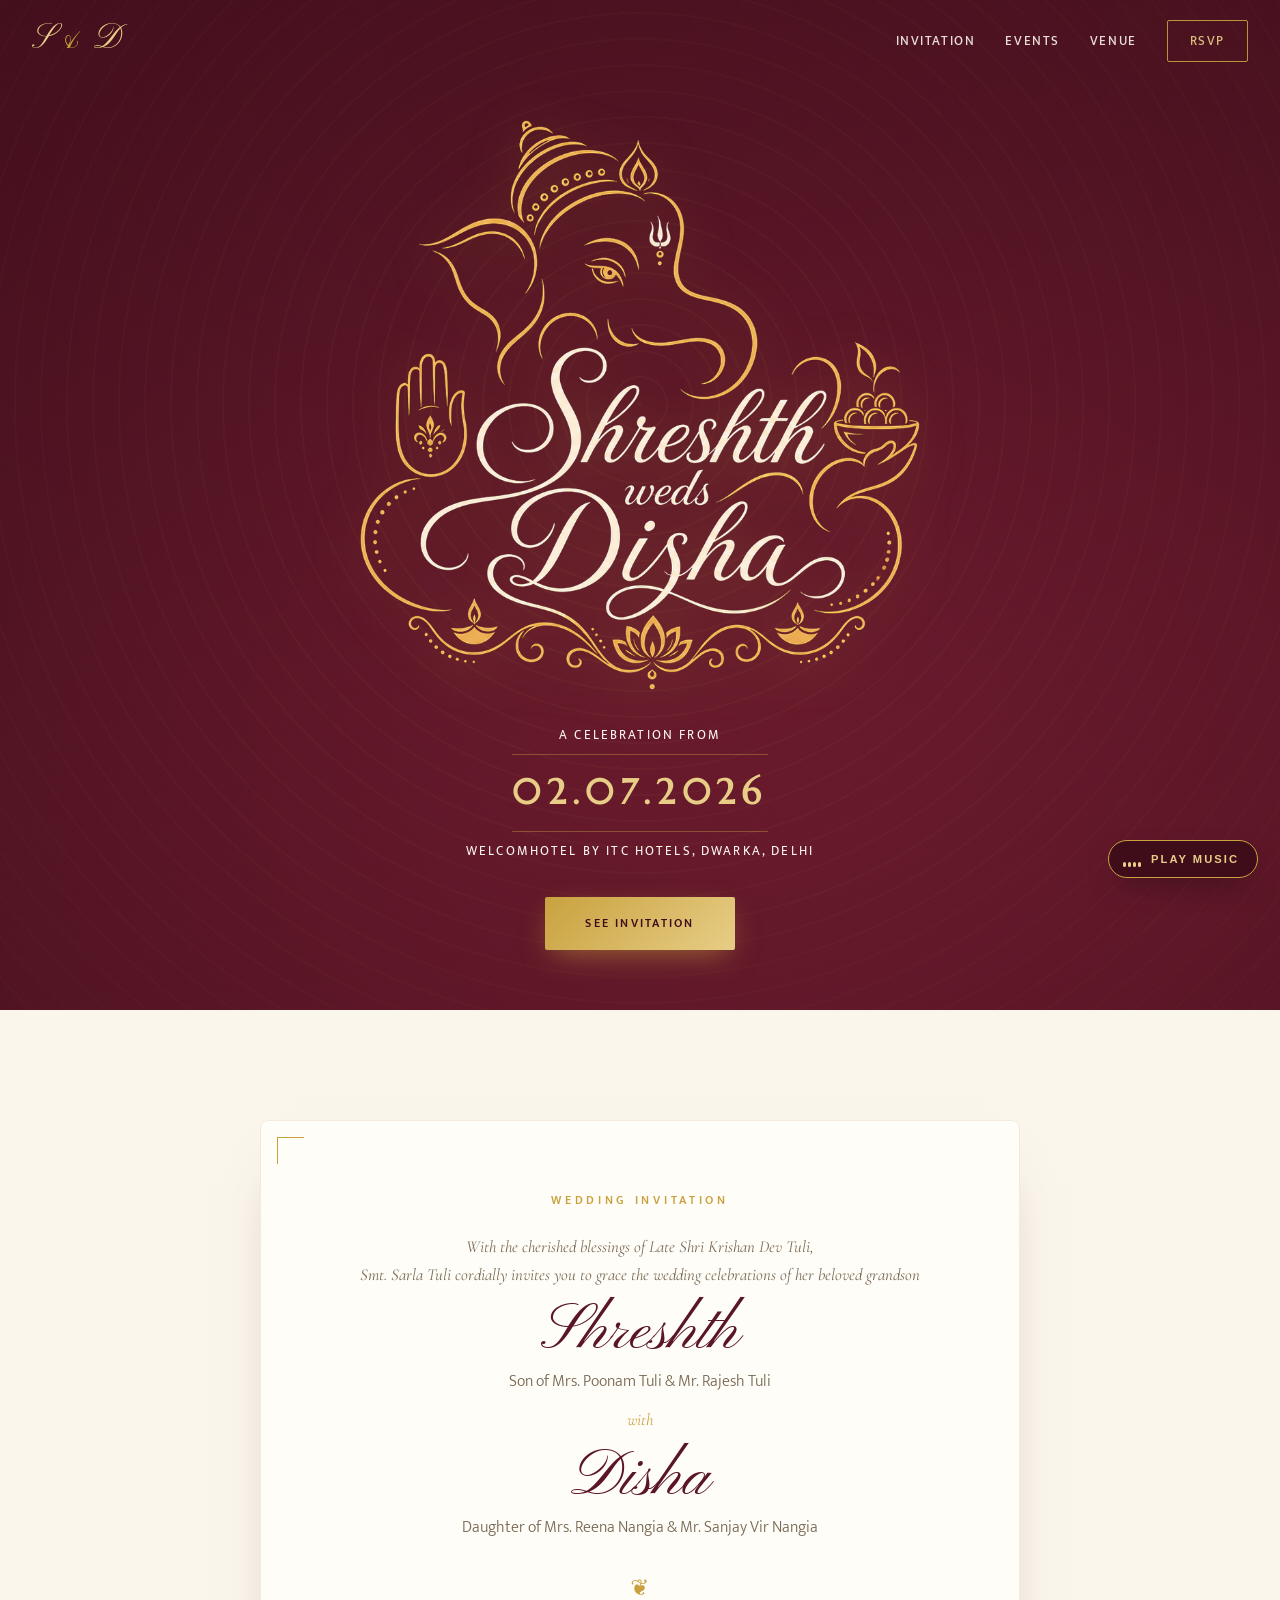
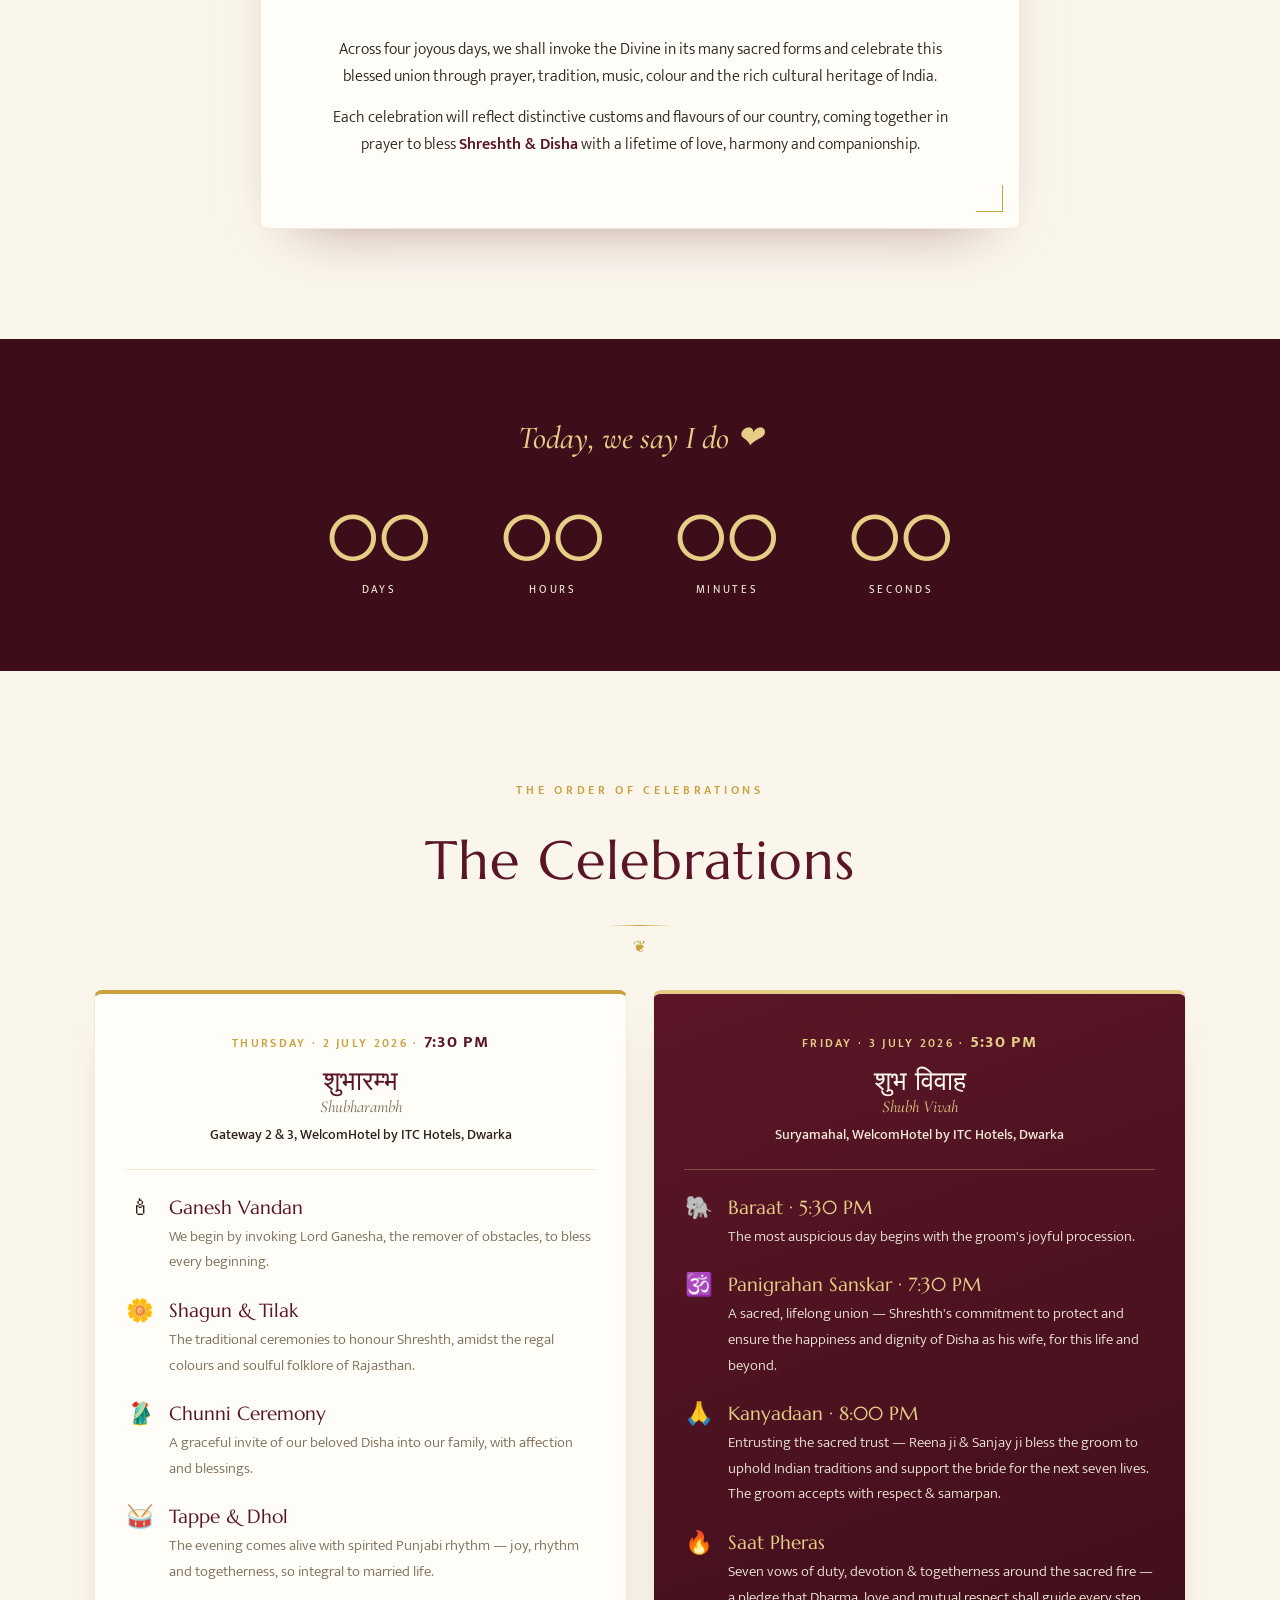
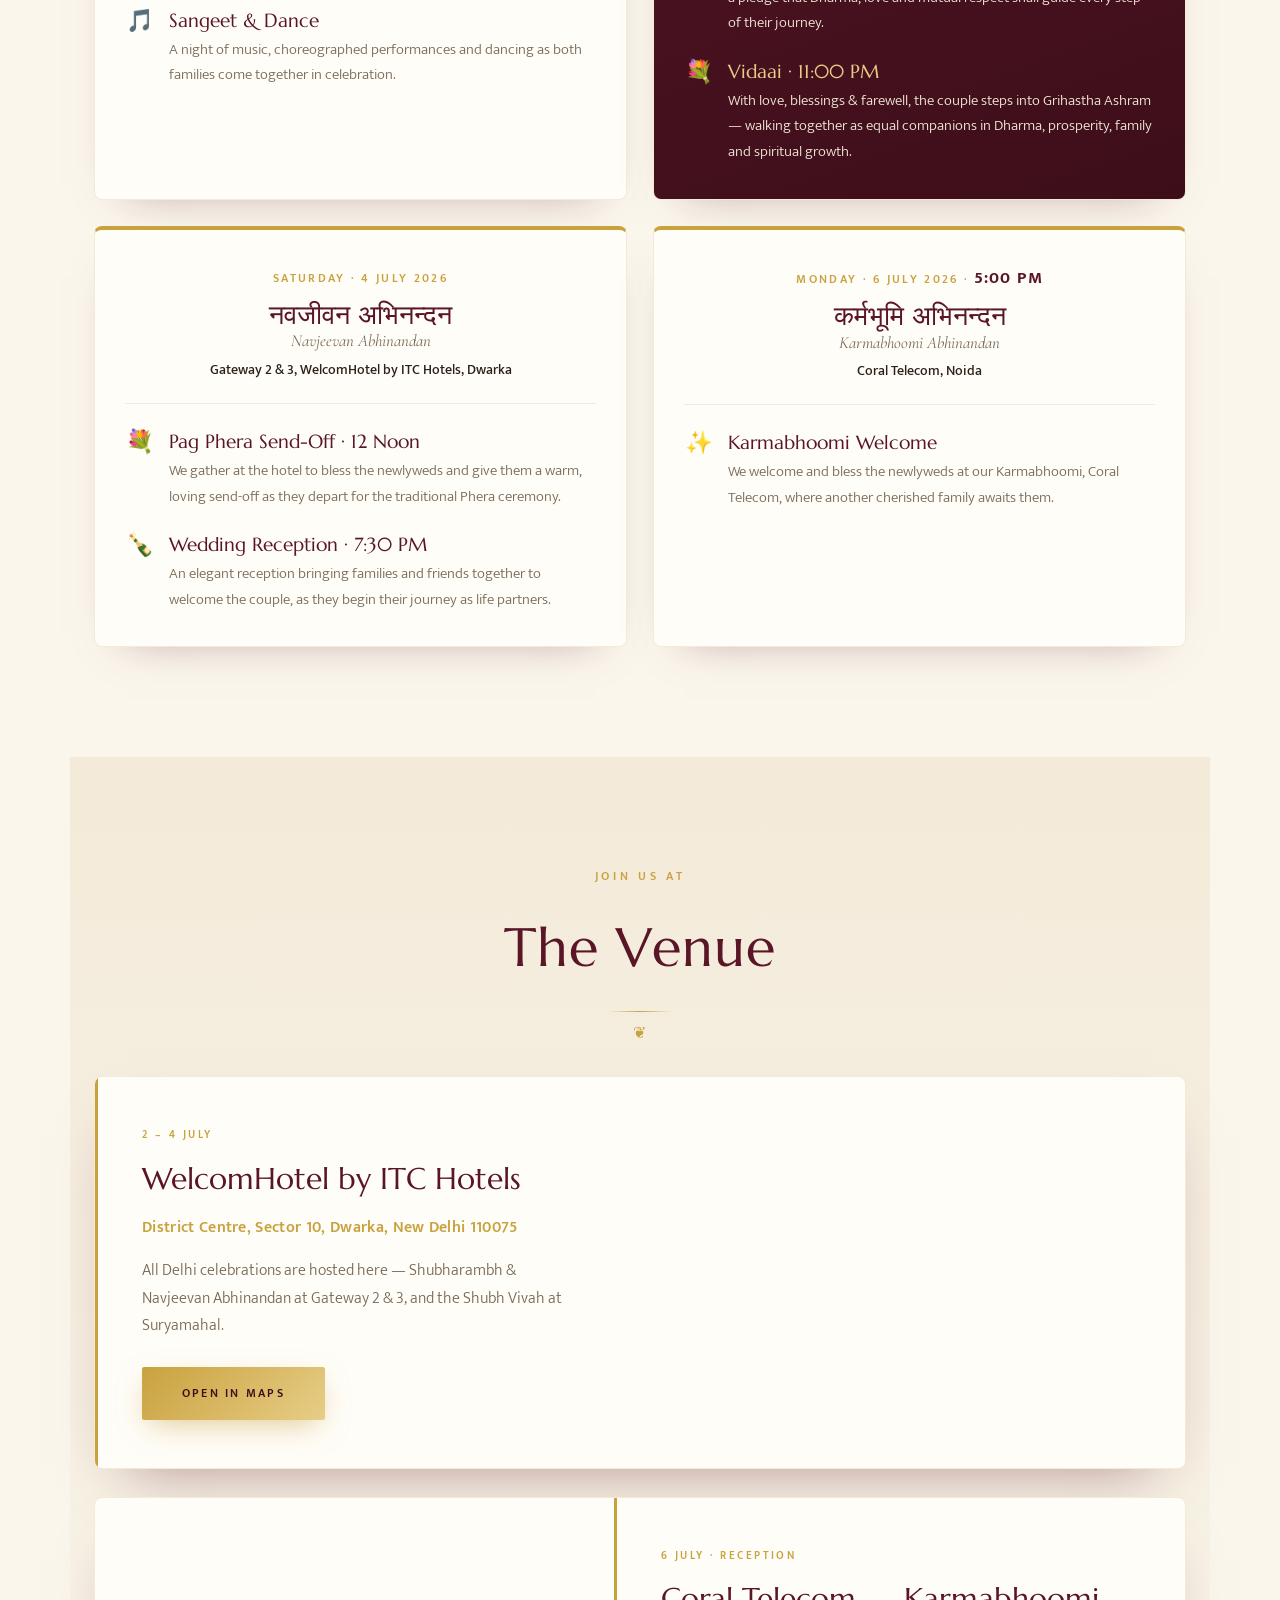
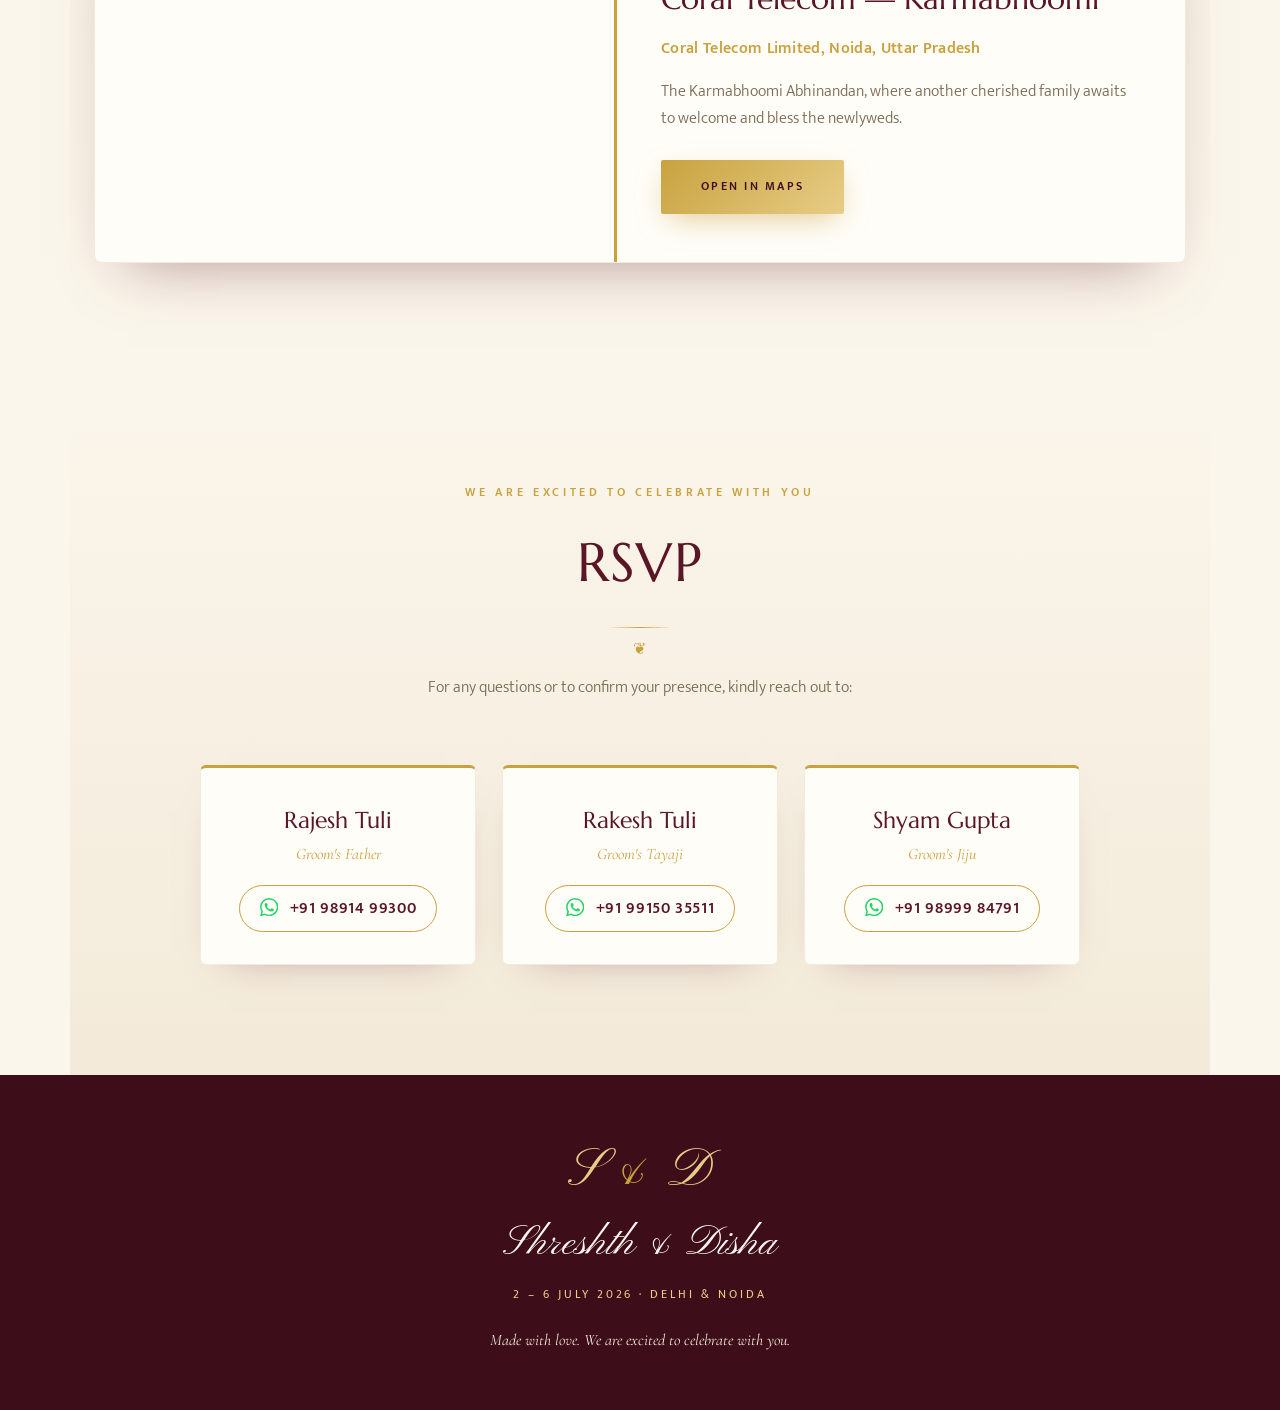
==== commit 5268f7f6: "Tighten invitation wording (option 2) Co-authored-by: Cursor <cursoragent@cursor.com>" ====
--- a/wedding-invite/index.html
+++ b/wedding-invite/index.html
@@ -75,7 +75,7 @@
   <section class="section invite" id="invite">
     <div class="invite__card reveal">
       <p class="invite__kicker">Wedding Invitation</p>
-      <p class="invite__bless">With the cherished blessings of Late Shri Krishan Dev Tuli and Smt. Sarla Tuli,</p>
+      <p class="invite__bless">With the cherished blessings of Late Shri Krishan Dev Tuli,</p>
       <p class="invite__line">Smt. Sarla Tuli cordially invites you to grace the wedding celebrations of her beloved grandson</p>
       <h3 class="invite__name">Shreshth</h3>
       <p class="invite__parents">Son of Mrs. Poonam Tuli &amp; Mr. Rajesh Tuli</p>
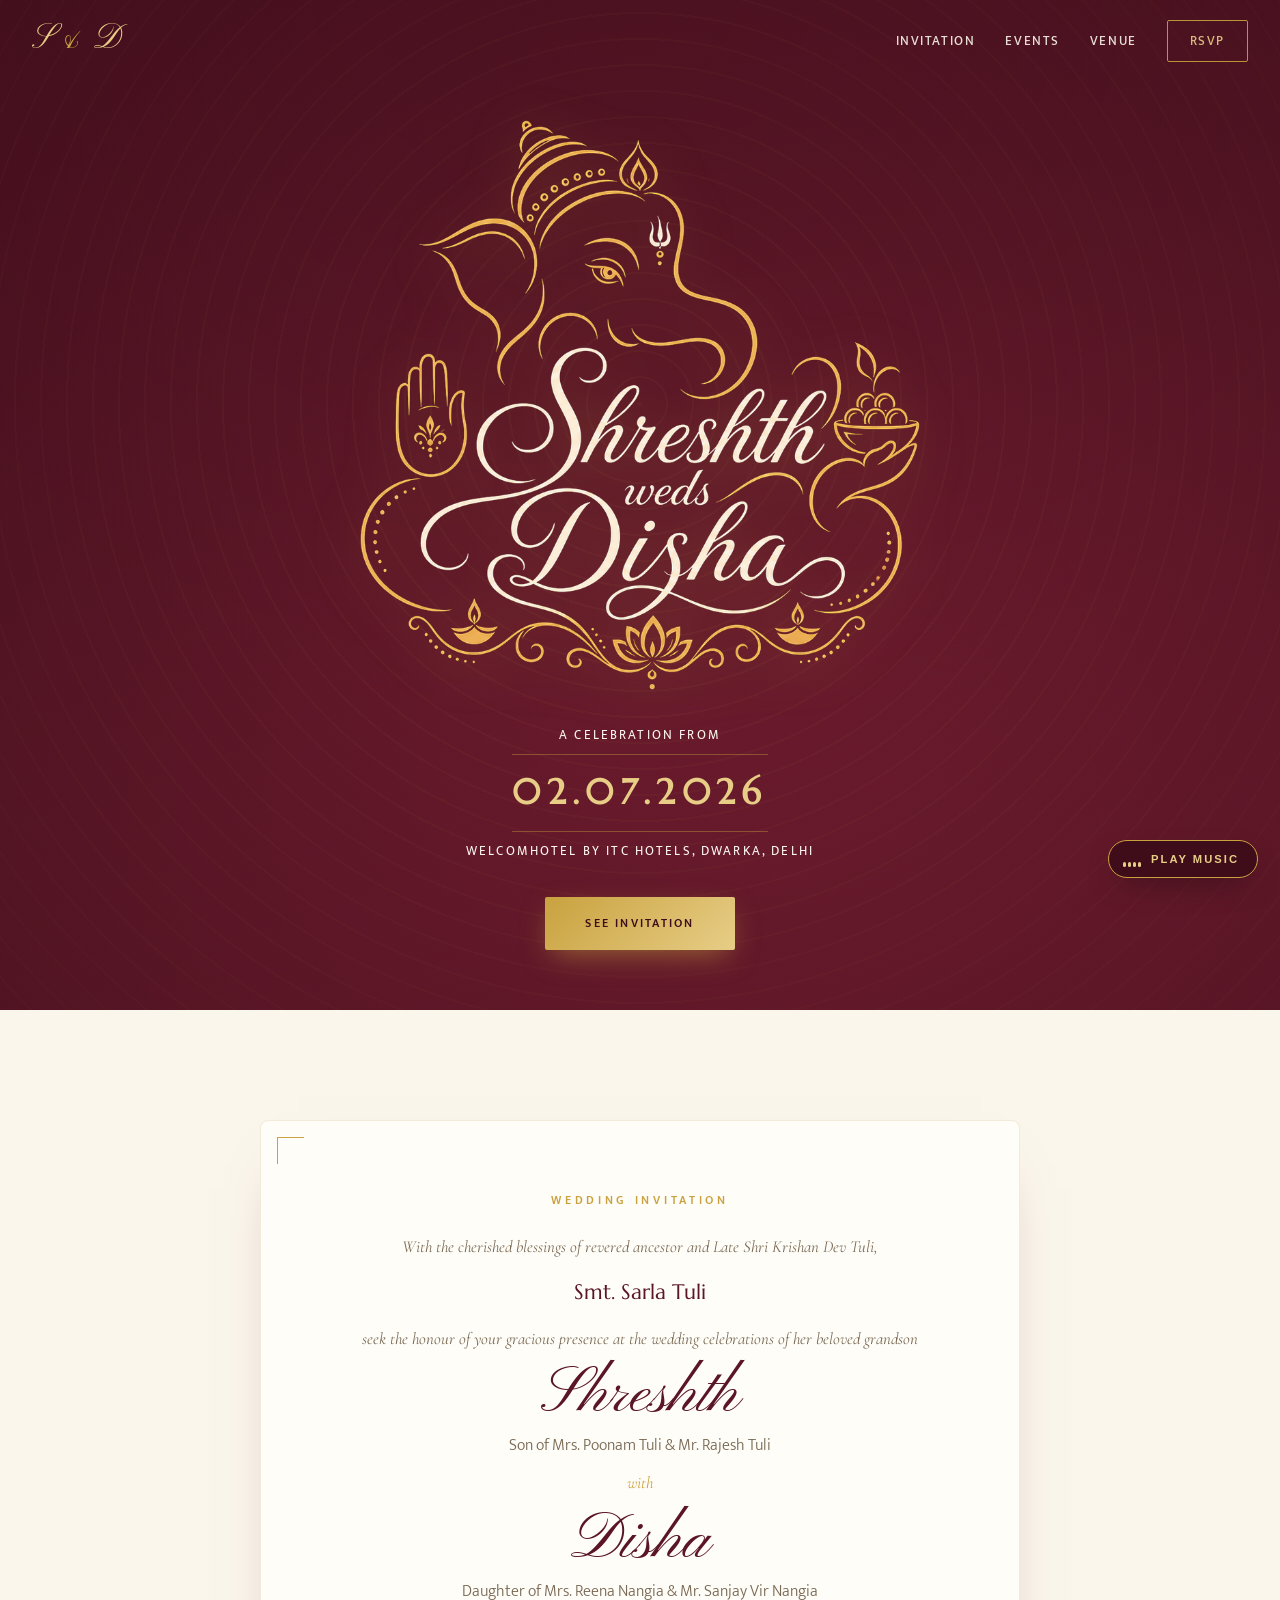
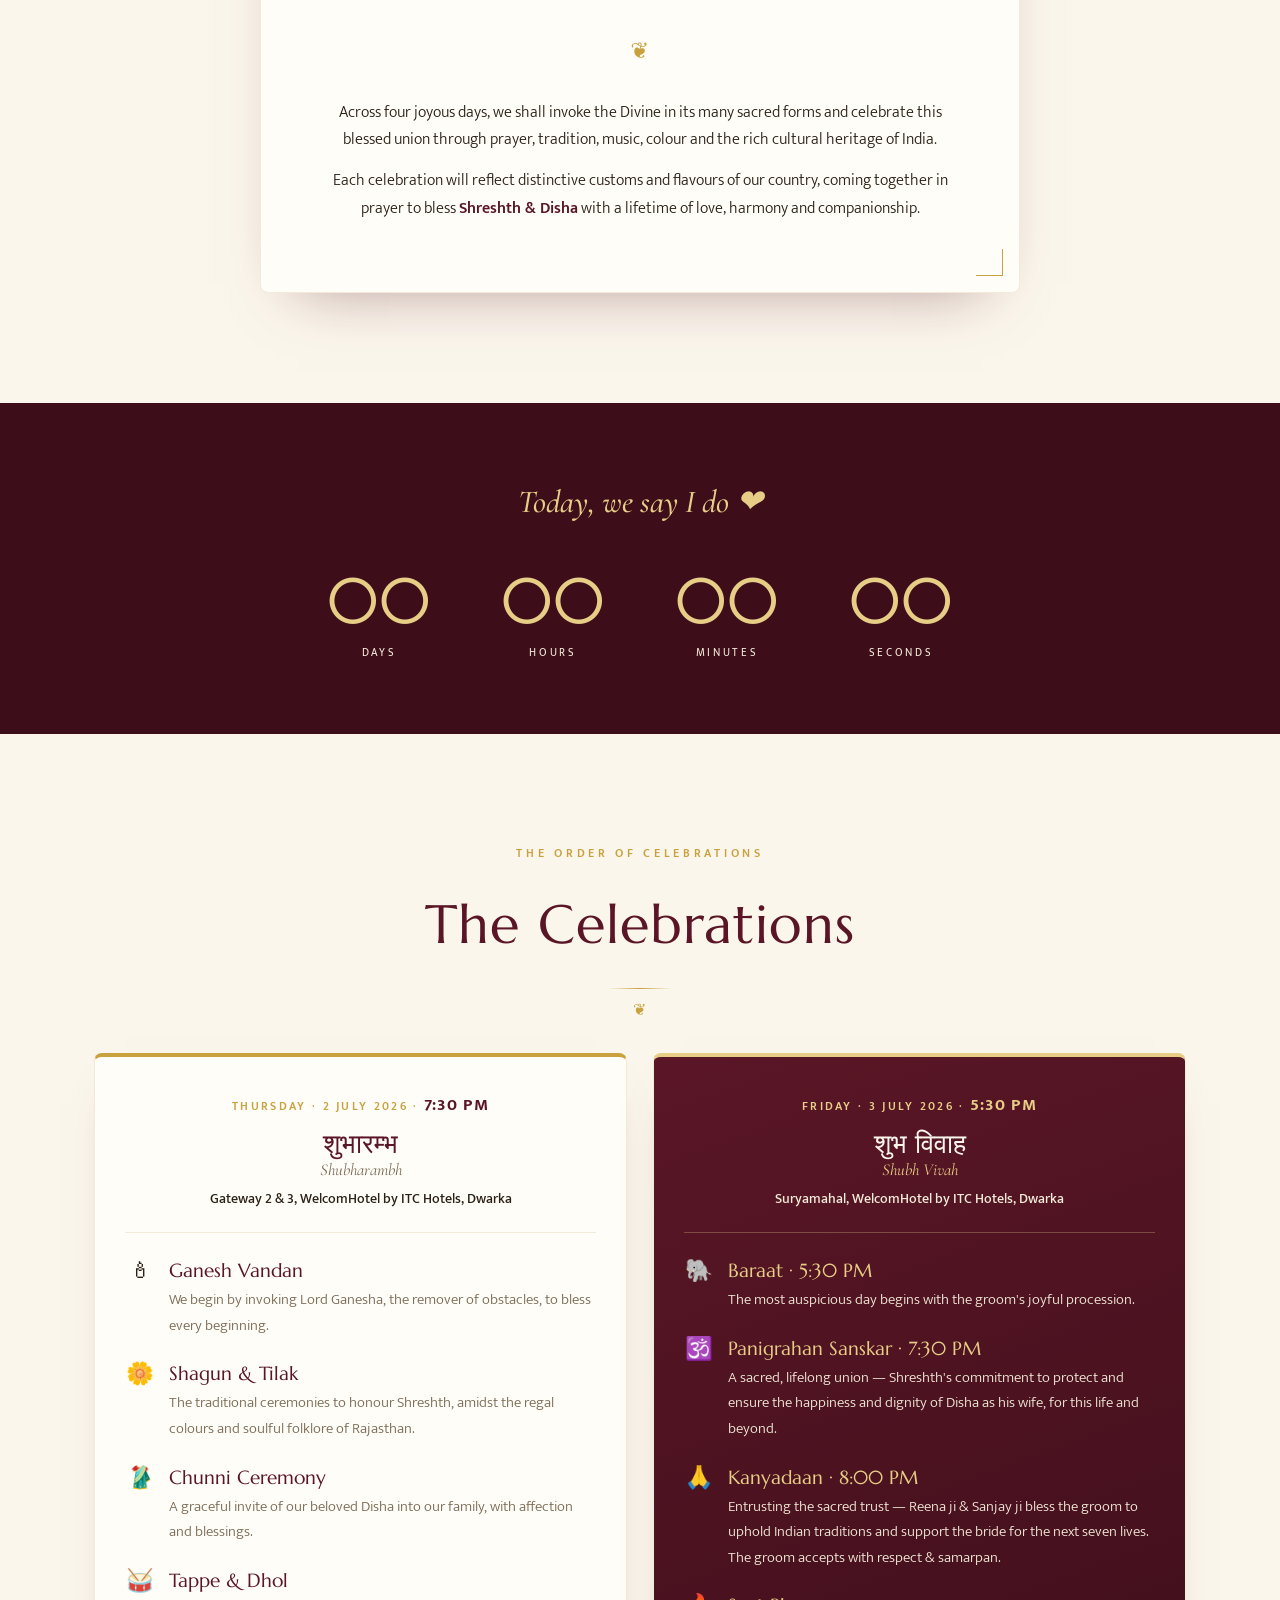
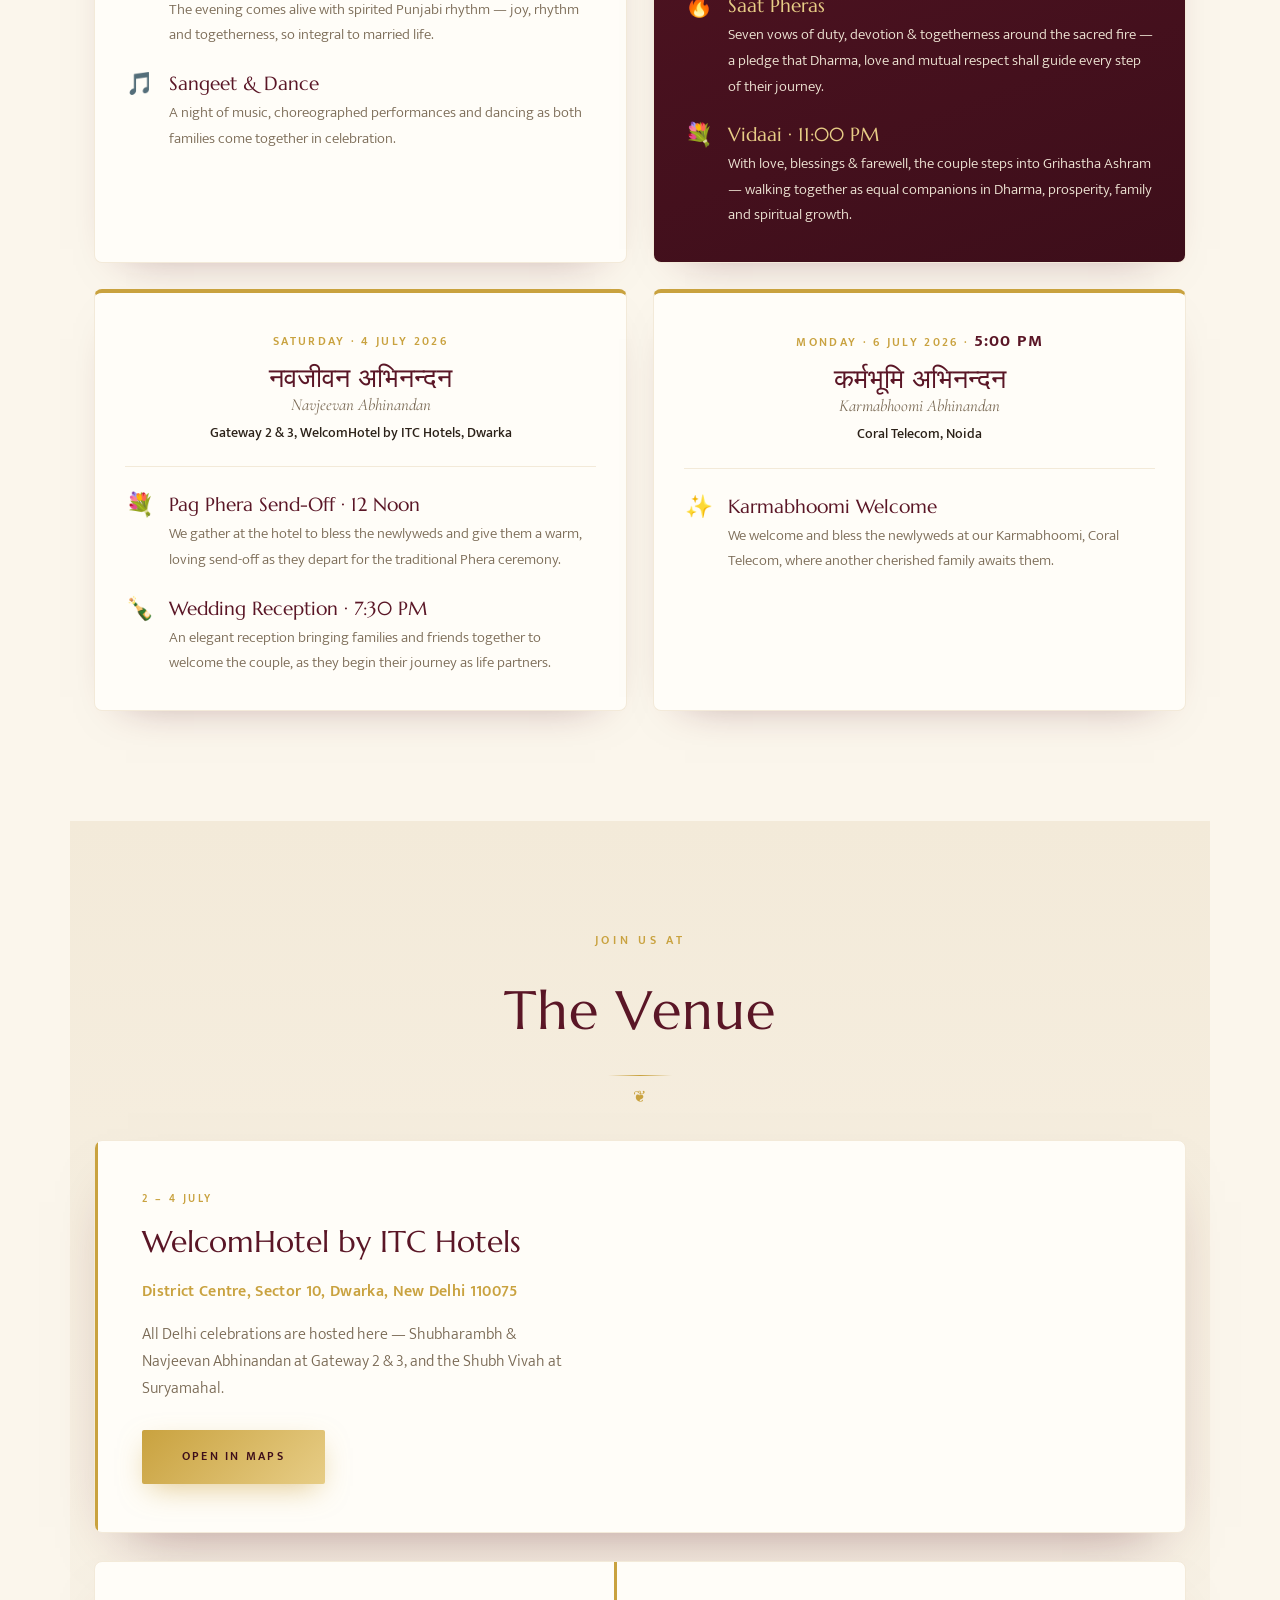
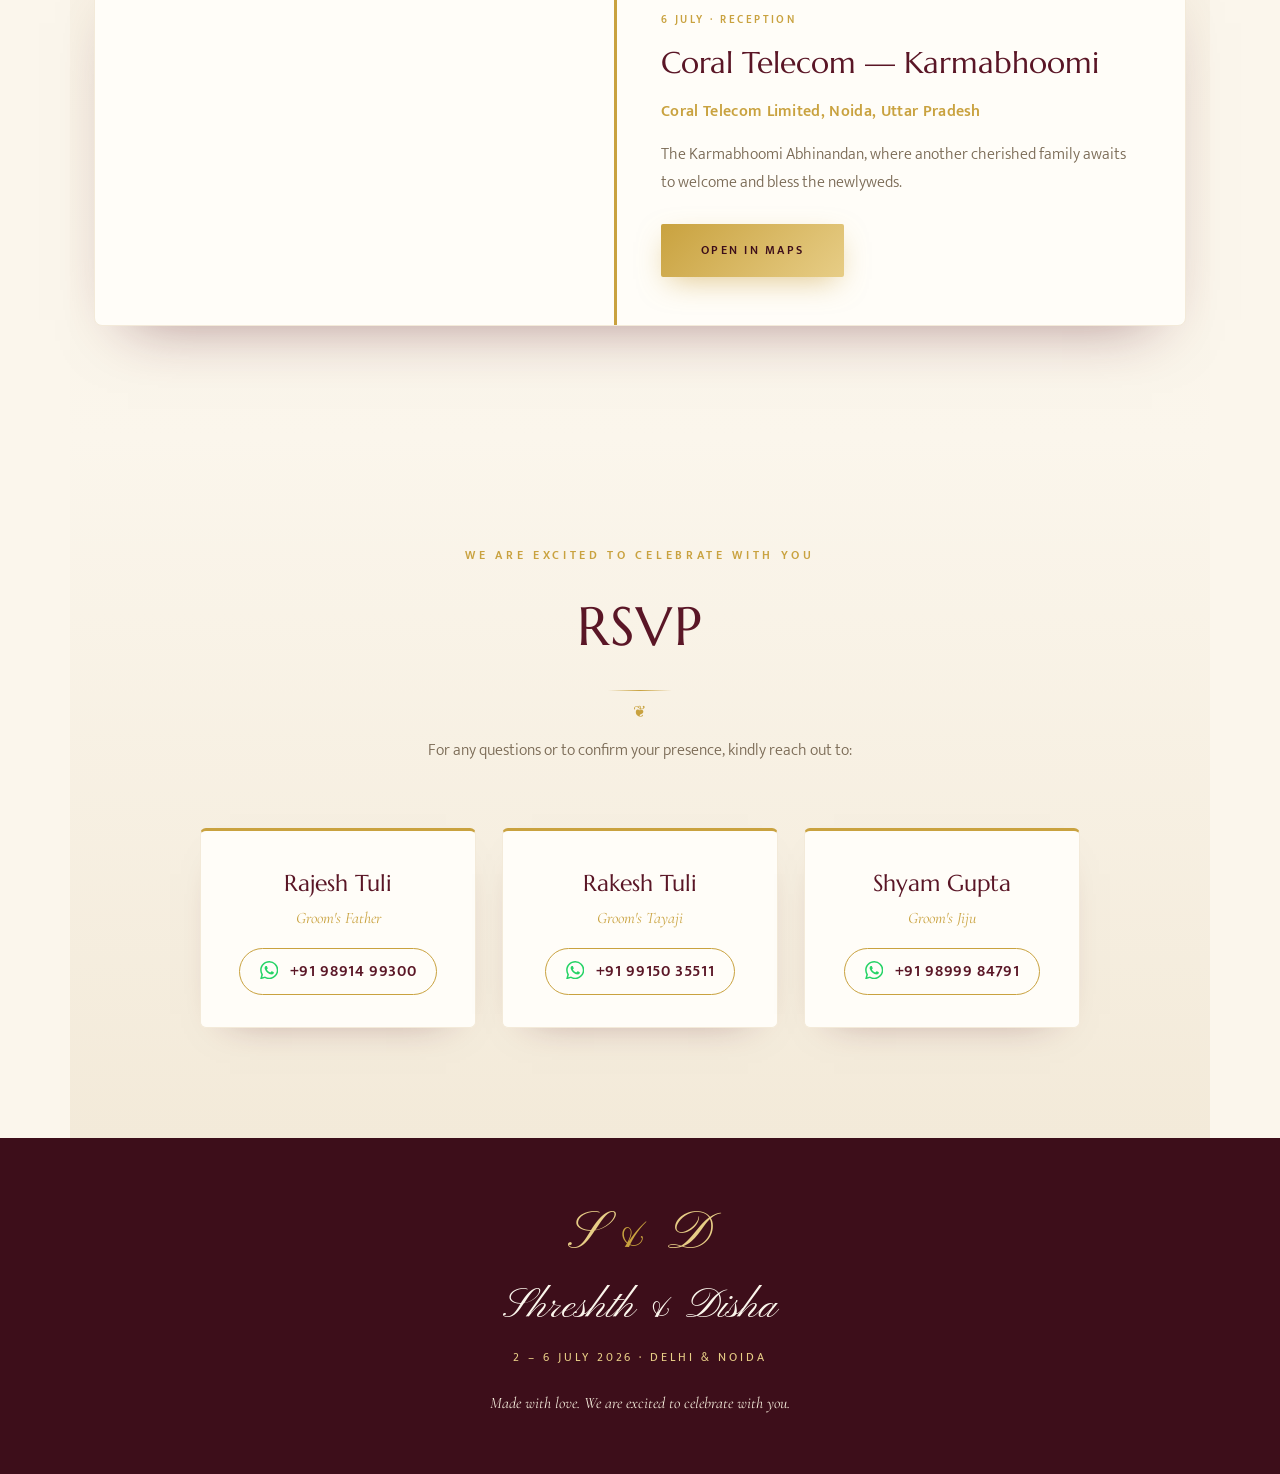
==== commit b8cf215a: "Reword invitation: revered ancestor blessing, bold Smt. Sarla Tuli, seek the honour Co-authored-by: " ====
--- a/wedding-invite/index.html
+++ b/wedding-invite/index.html
@@ -75,8 +75,9 @@
   <section class="section invite" id="invite">
     <div class="invite__card reveal">
       <p class="invite__kicker">Wedding Invitation</p>
-      <p class="invite__bless">With the cherished blessings of Late Shri Krishan Dev Tuli,</p>
-      <p class="invite__line">Smt. Sarla Tuli cordially invites you to grace the wedding celebrations of her beloved grandson</p>
+      <p class="invite__bless">With the cherished blessings of revered ancestor and Late Shri Krishan Dev Tuli,</p>
+      <p class="invite__hosts">Smt. Sarla Tuli</p>
+      <p class="invite__line">seek the honour of your gracious presence at the wedding celebrations of her beloved grandson</p>
       <h3 class="invite__name">Shreshth</h3>
       <p class="invite__parents">Son of Mrs. Poonam Tuli &amp; Mr. Rajesh Tuli</p>
       <p class="invite__with">with</p>
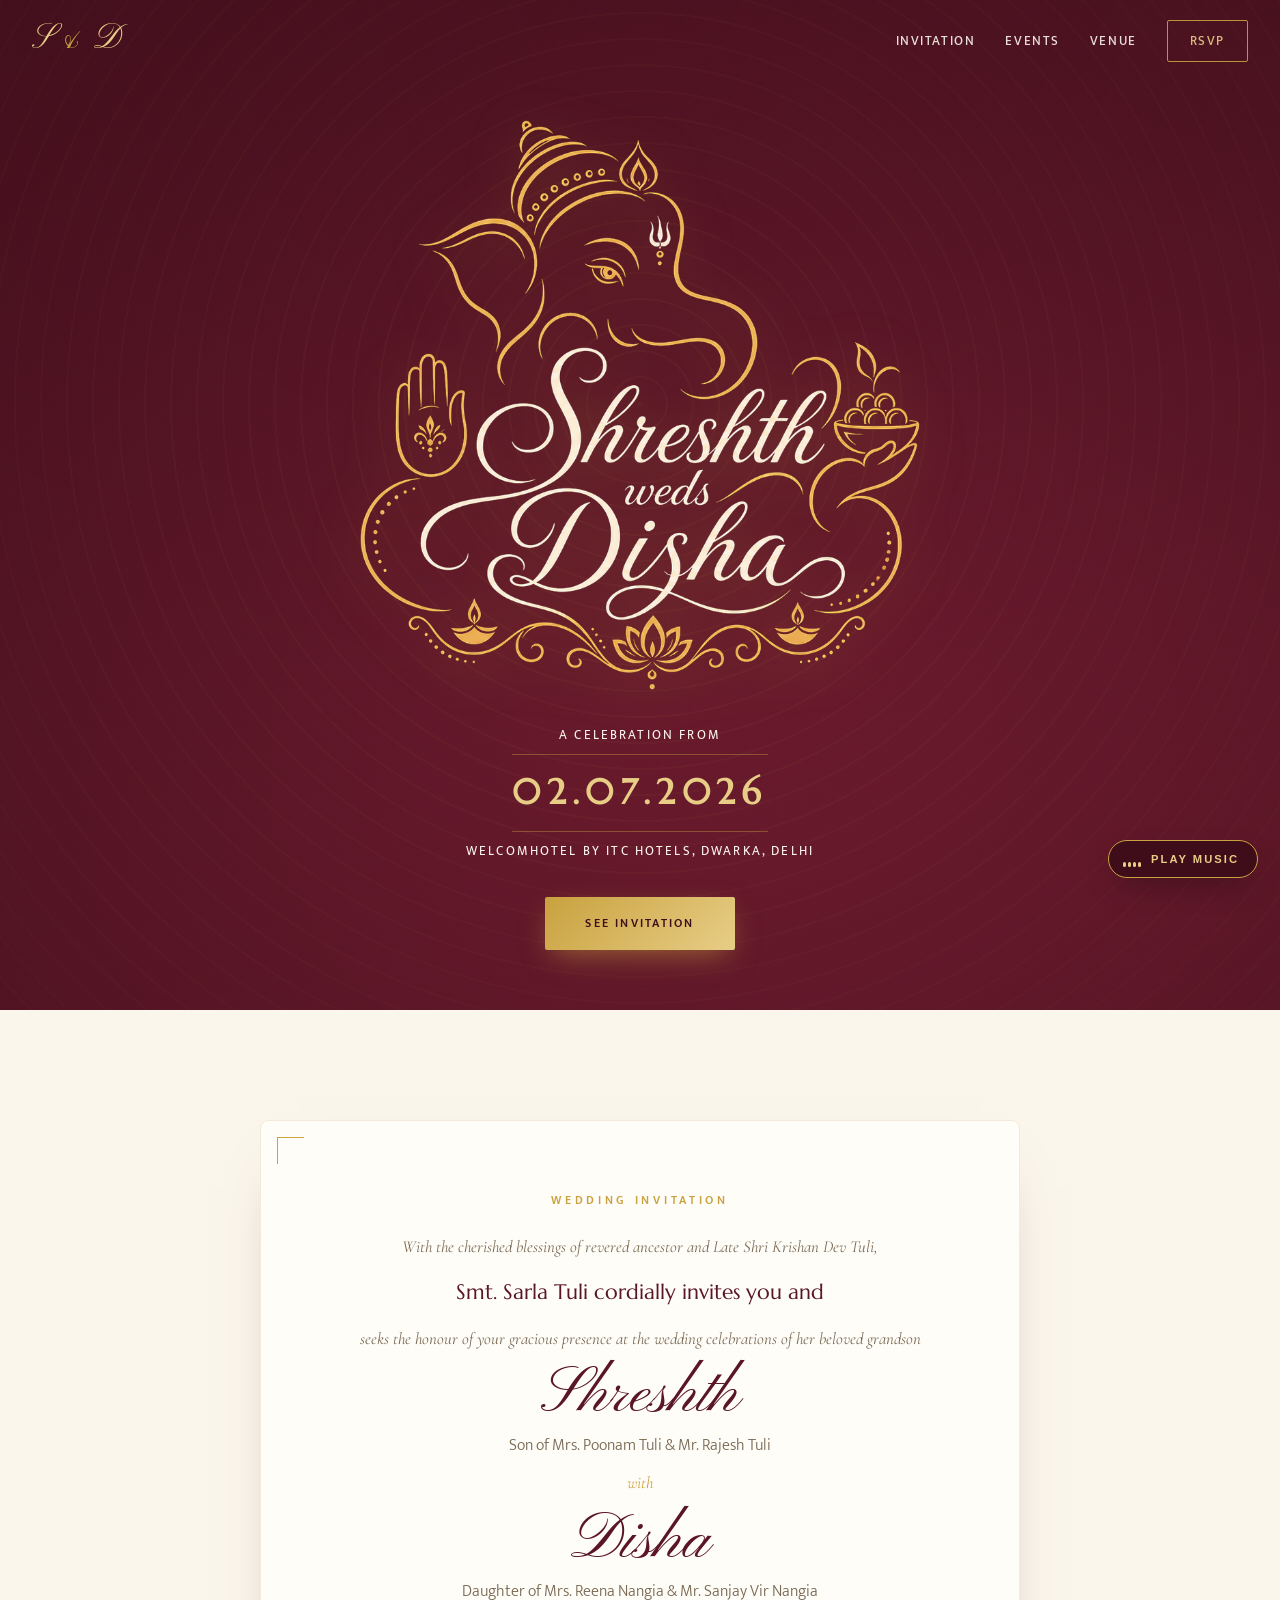
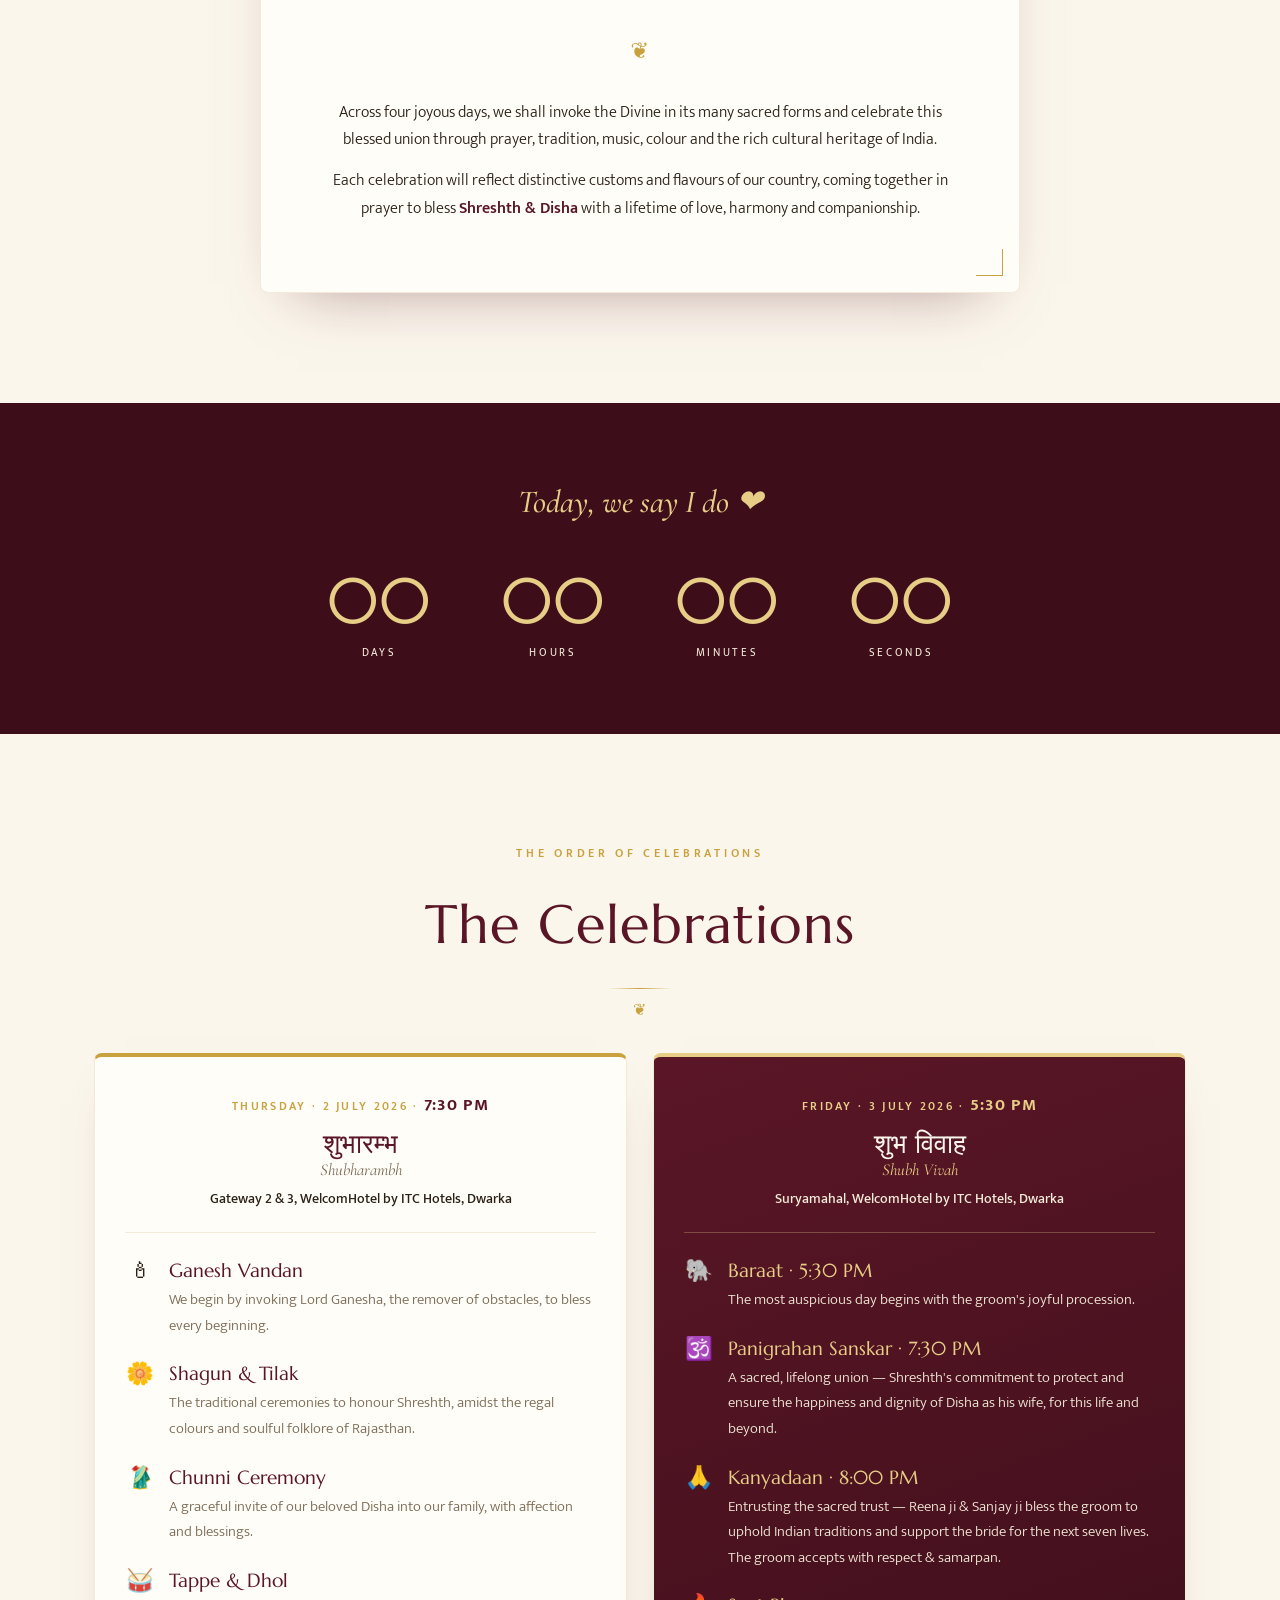
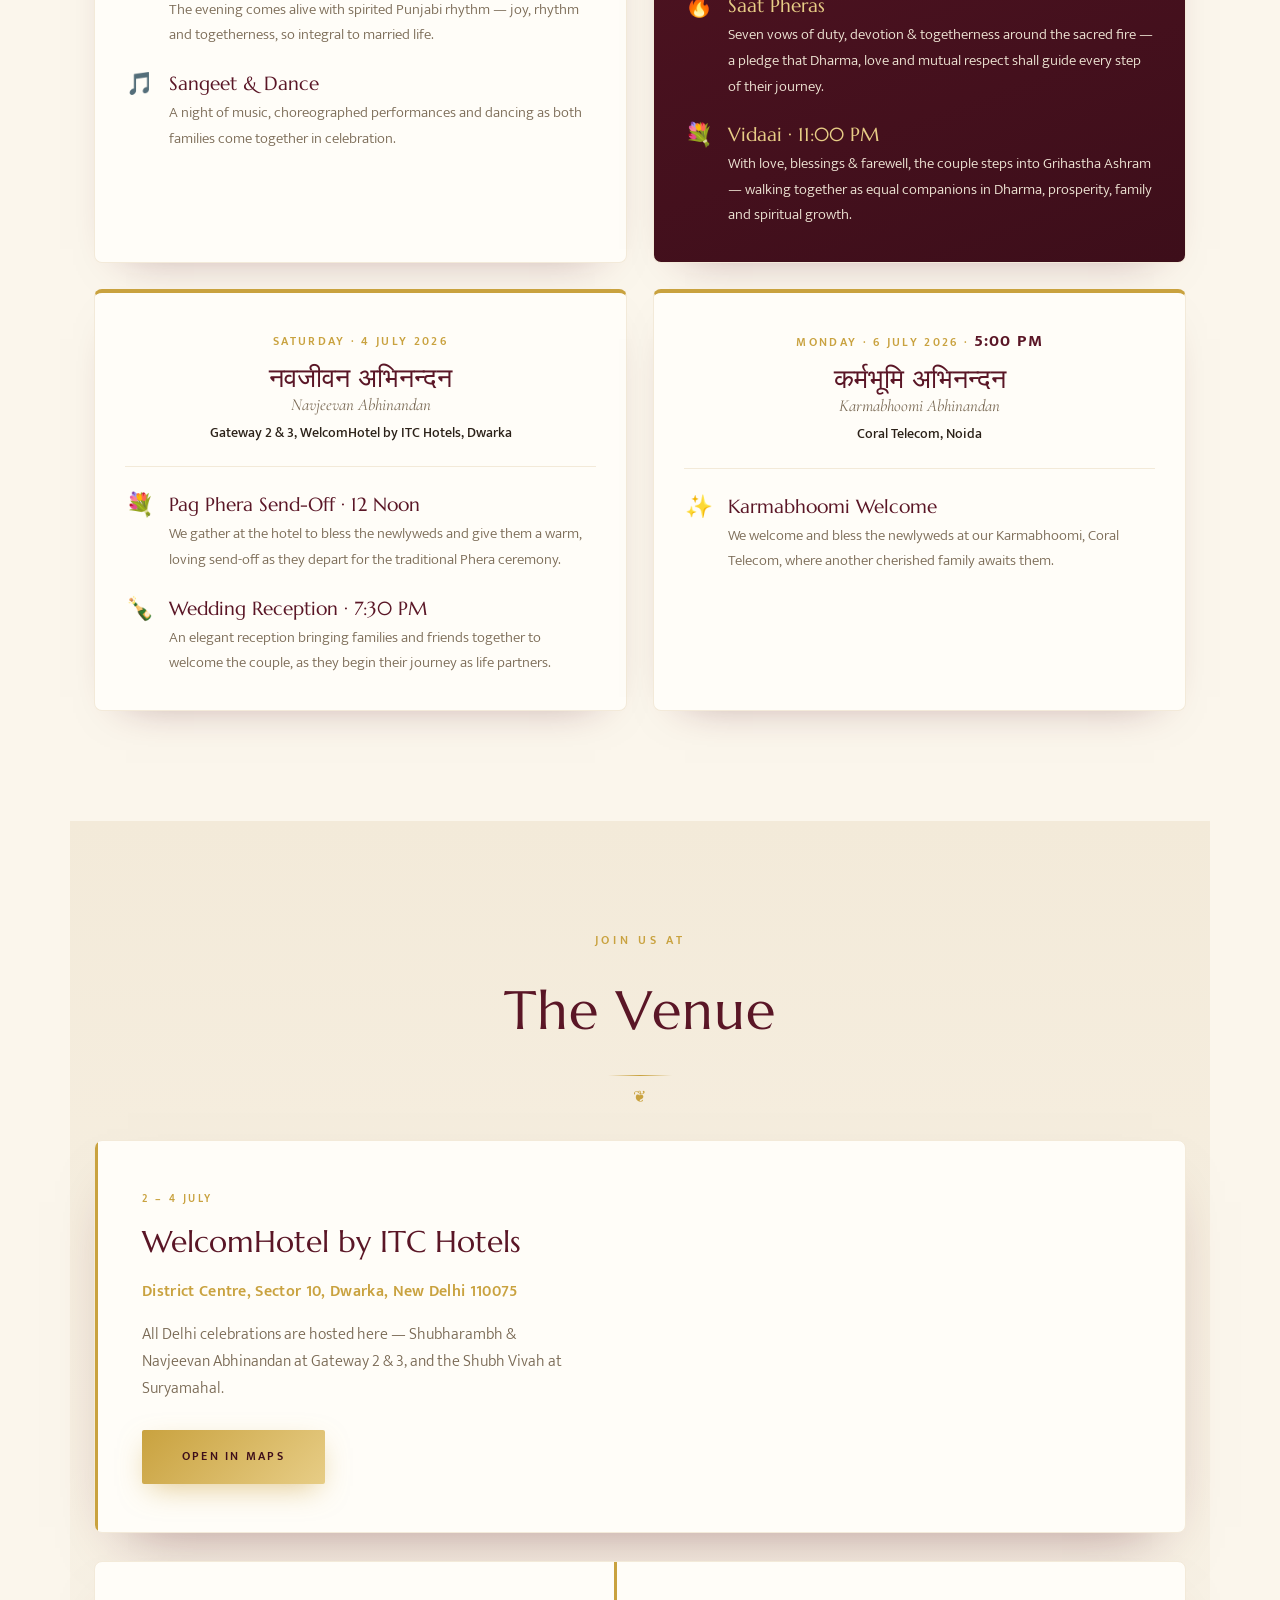
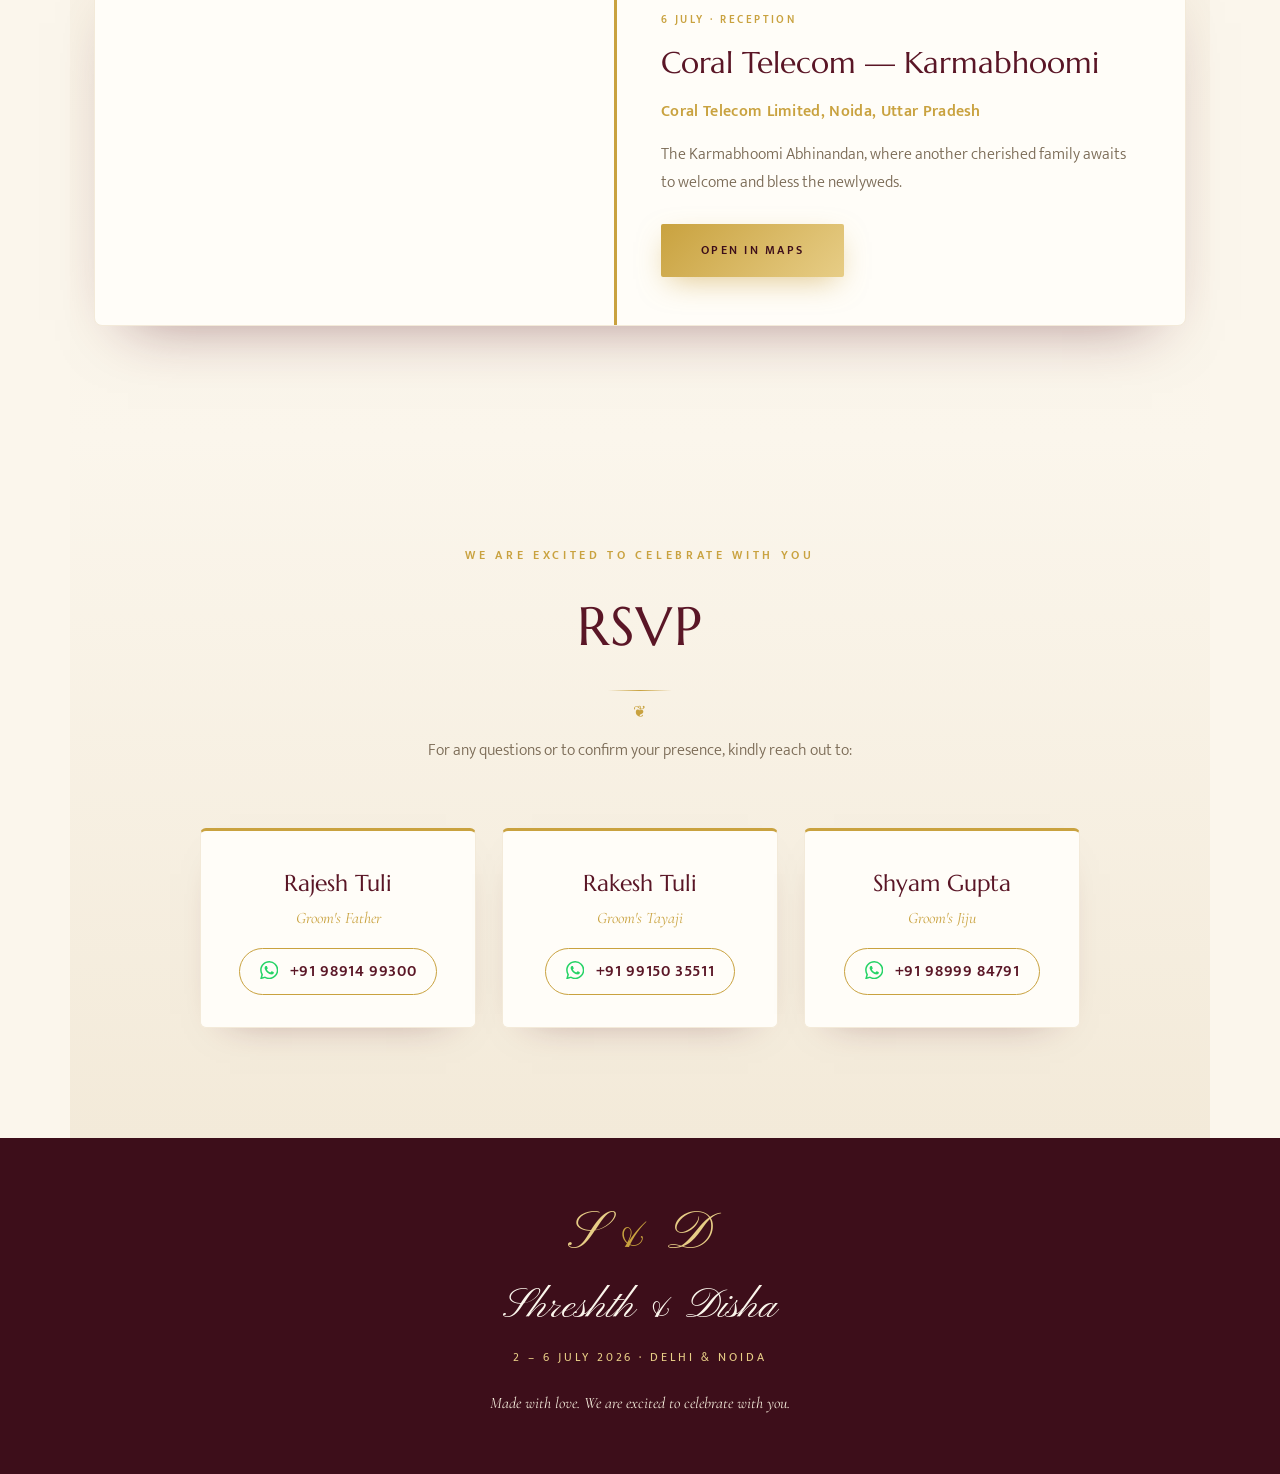
==== commit 0c8481dc: "Invitation: 'Smt. Sarla Tuli cordially invites you and seeks the honour...' Co-authored-by: Cursor <" ====
--- a/wedding-invite/index.html
+++ b/wedding-invite/index.html
@@ -76,8 +76,8 @@
     <div class="invite__card reveal">
       <p class="invite__kicker">Wedding Invitation</p>
       <p class="invite__bless">With the cherished blessings of revered ancestor and Late Shri Krishan Dev Tuli,</p>
-      <p class="invite__hosts">Smt. Sarla Tuli</p>
-      <p class="invite__line">seek the honour of your gracious presence at the wedding celebrations of her beloved grandson</p>
+      <p class="invite__hosts">Smt. Sarla Tuli cordially invites you and</p>
+      <p class="invite__line">seeks the honour of your gracious presence at the wedding celebrations of her beloved grandson</p>
       <h3 class="invite__name">Shreshth</h3>
       <p class="invite__parents">Son of Mrs. Poonam Tuli &amp; Mr. Rajesh Tuli</p>
       <p class="invite__with">with</p>
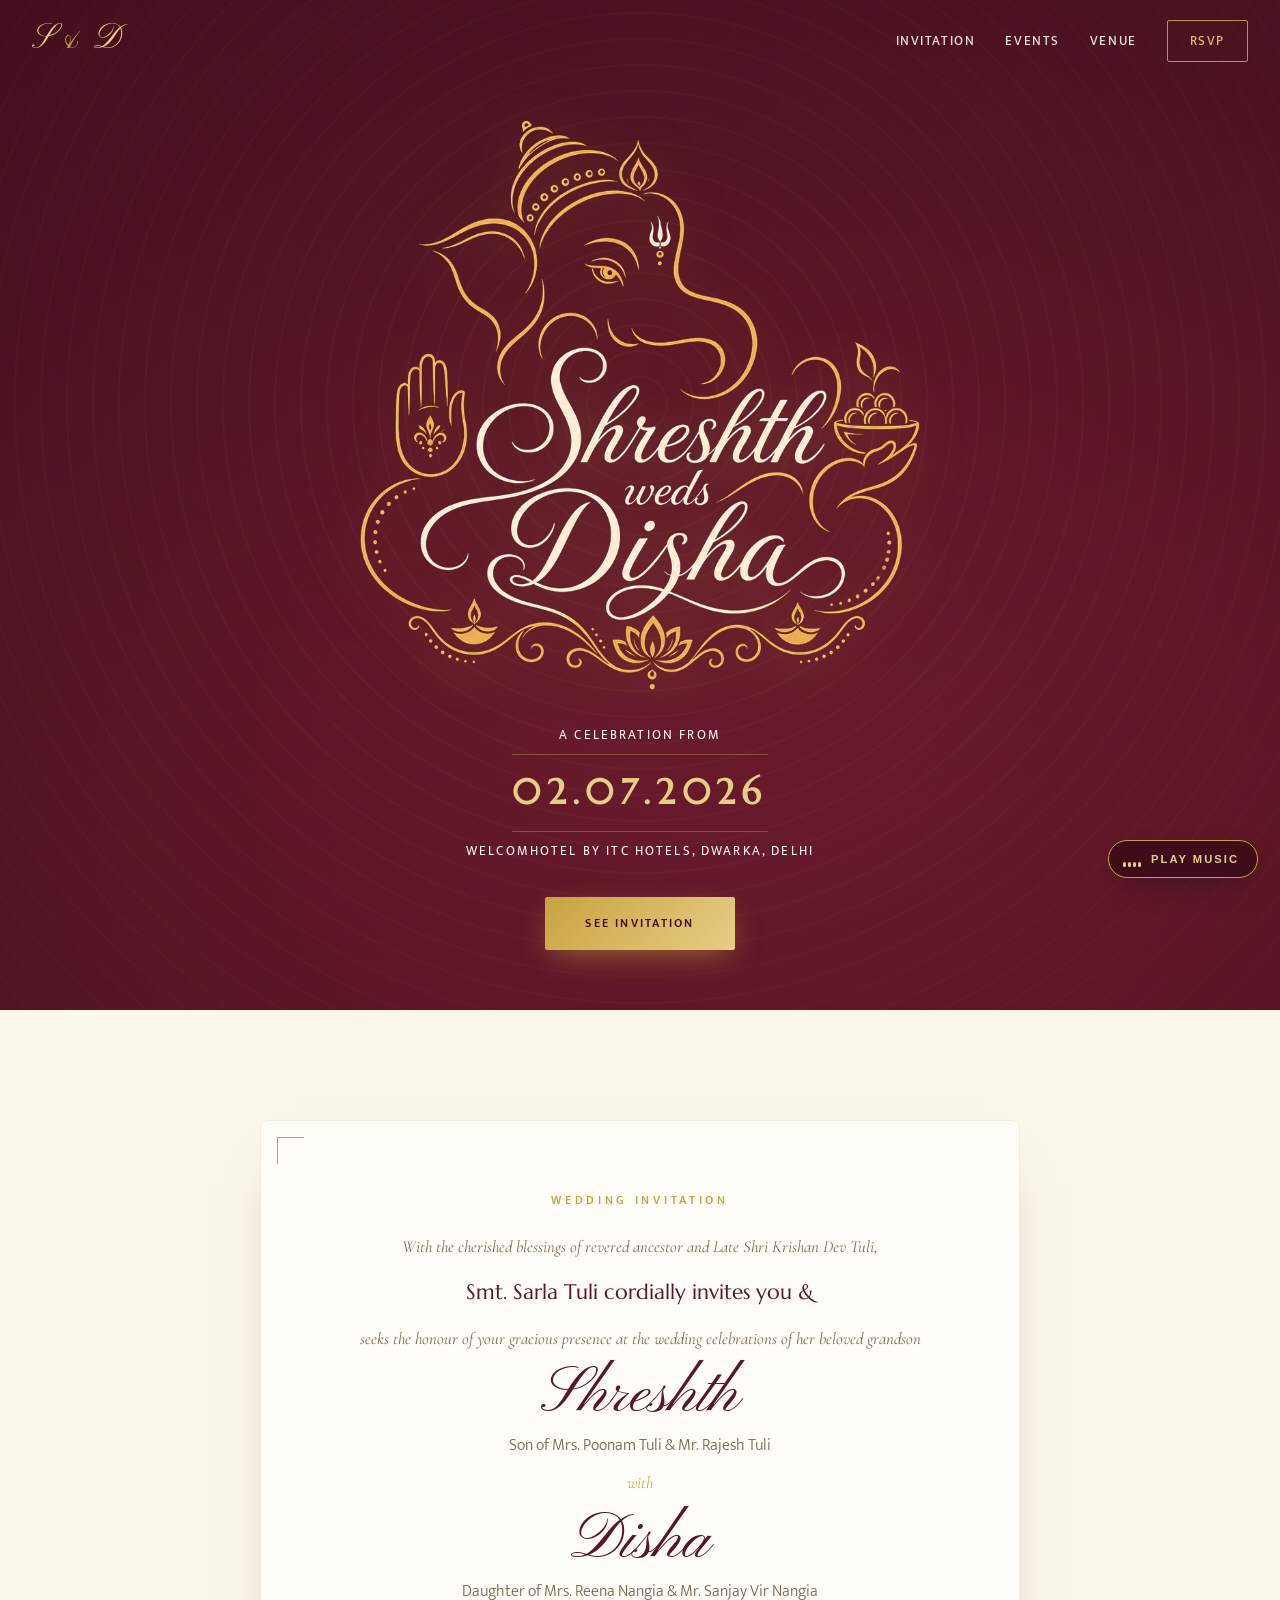
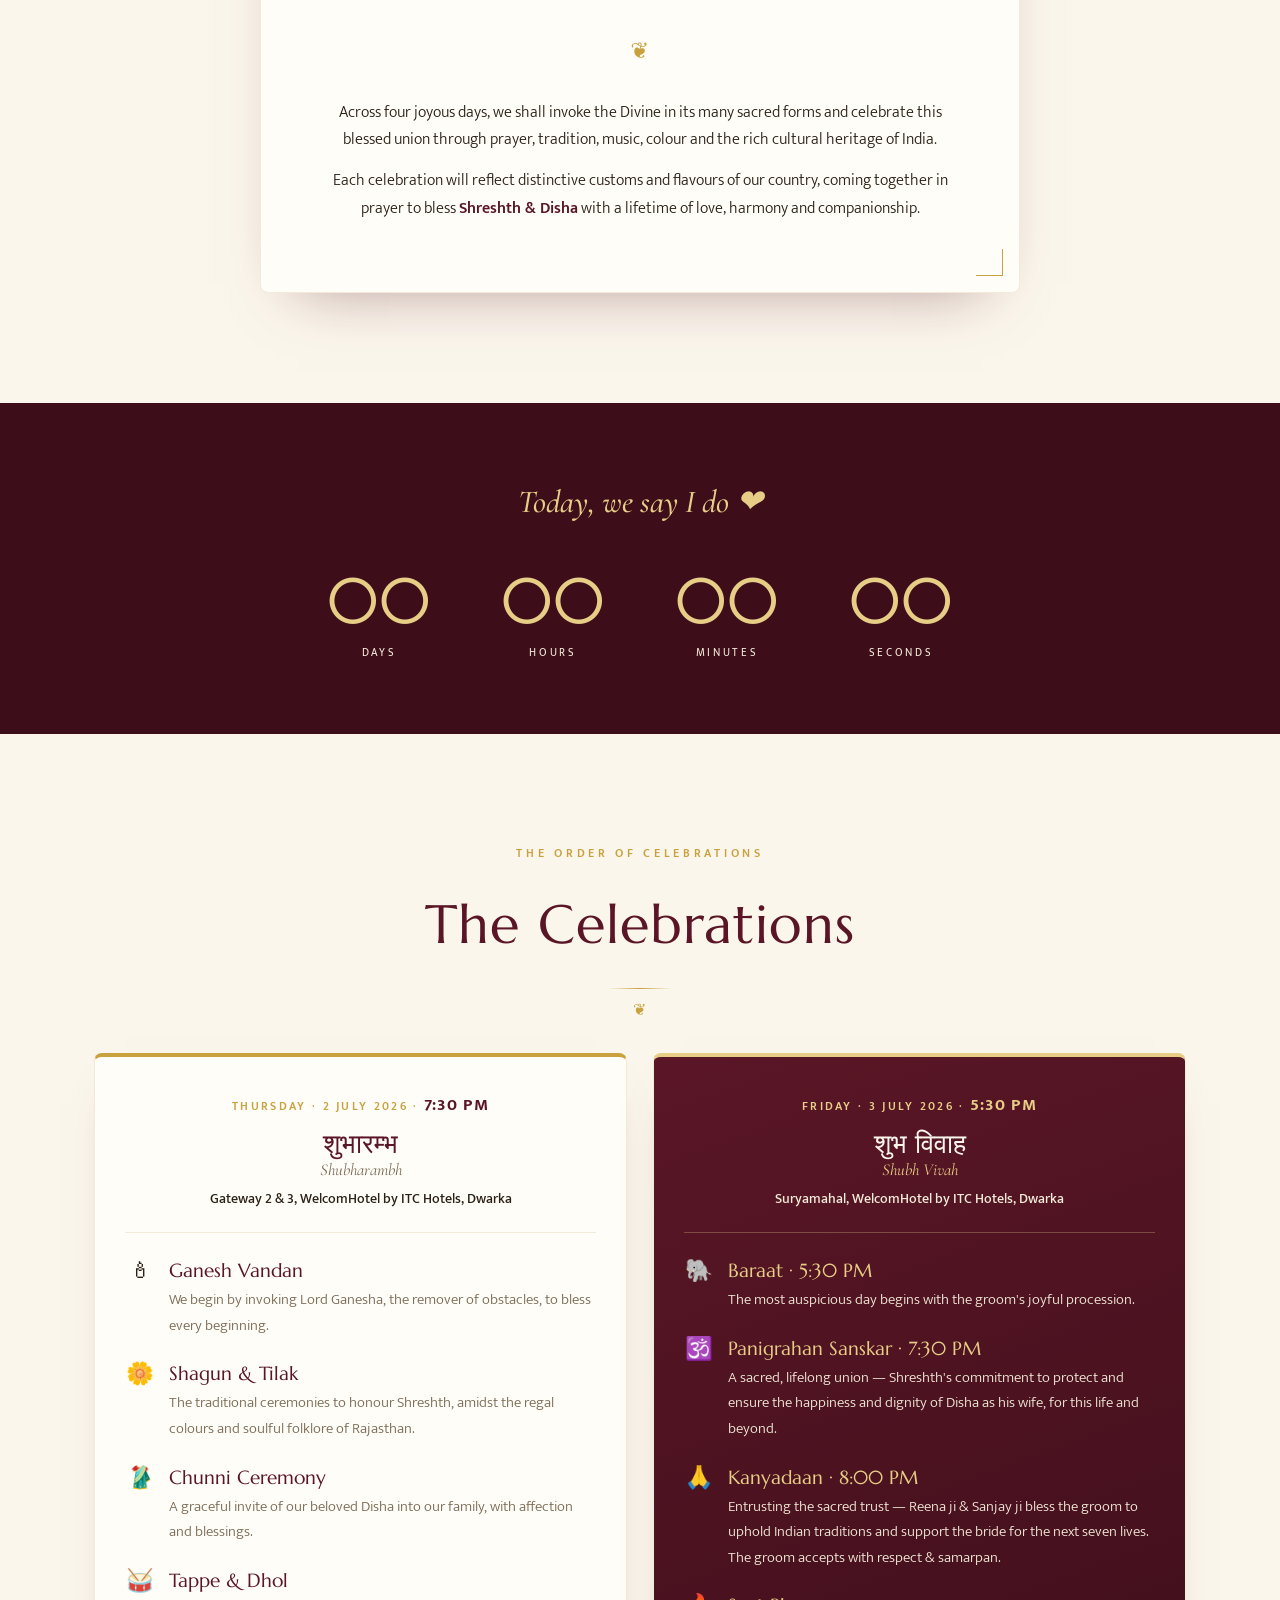
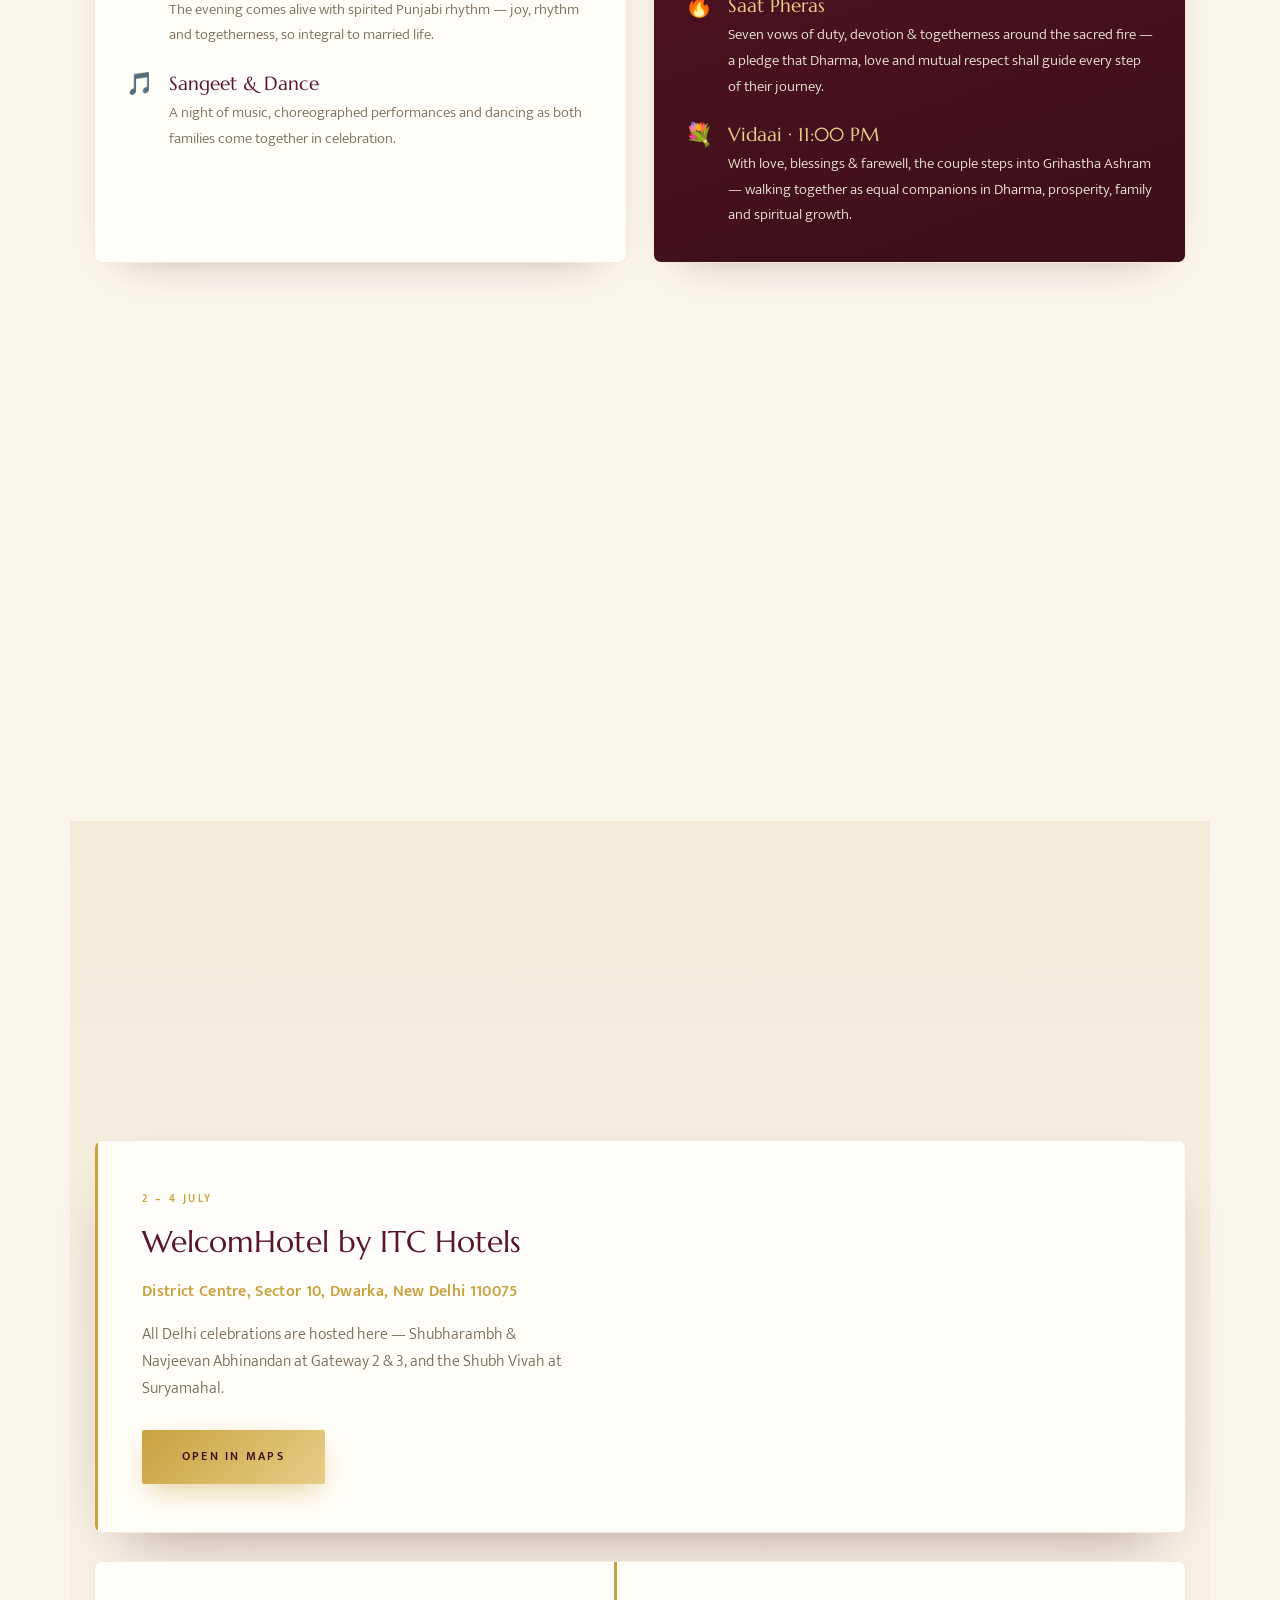
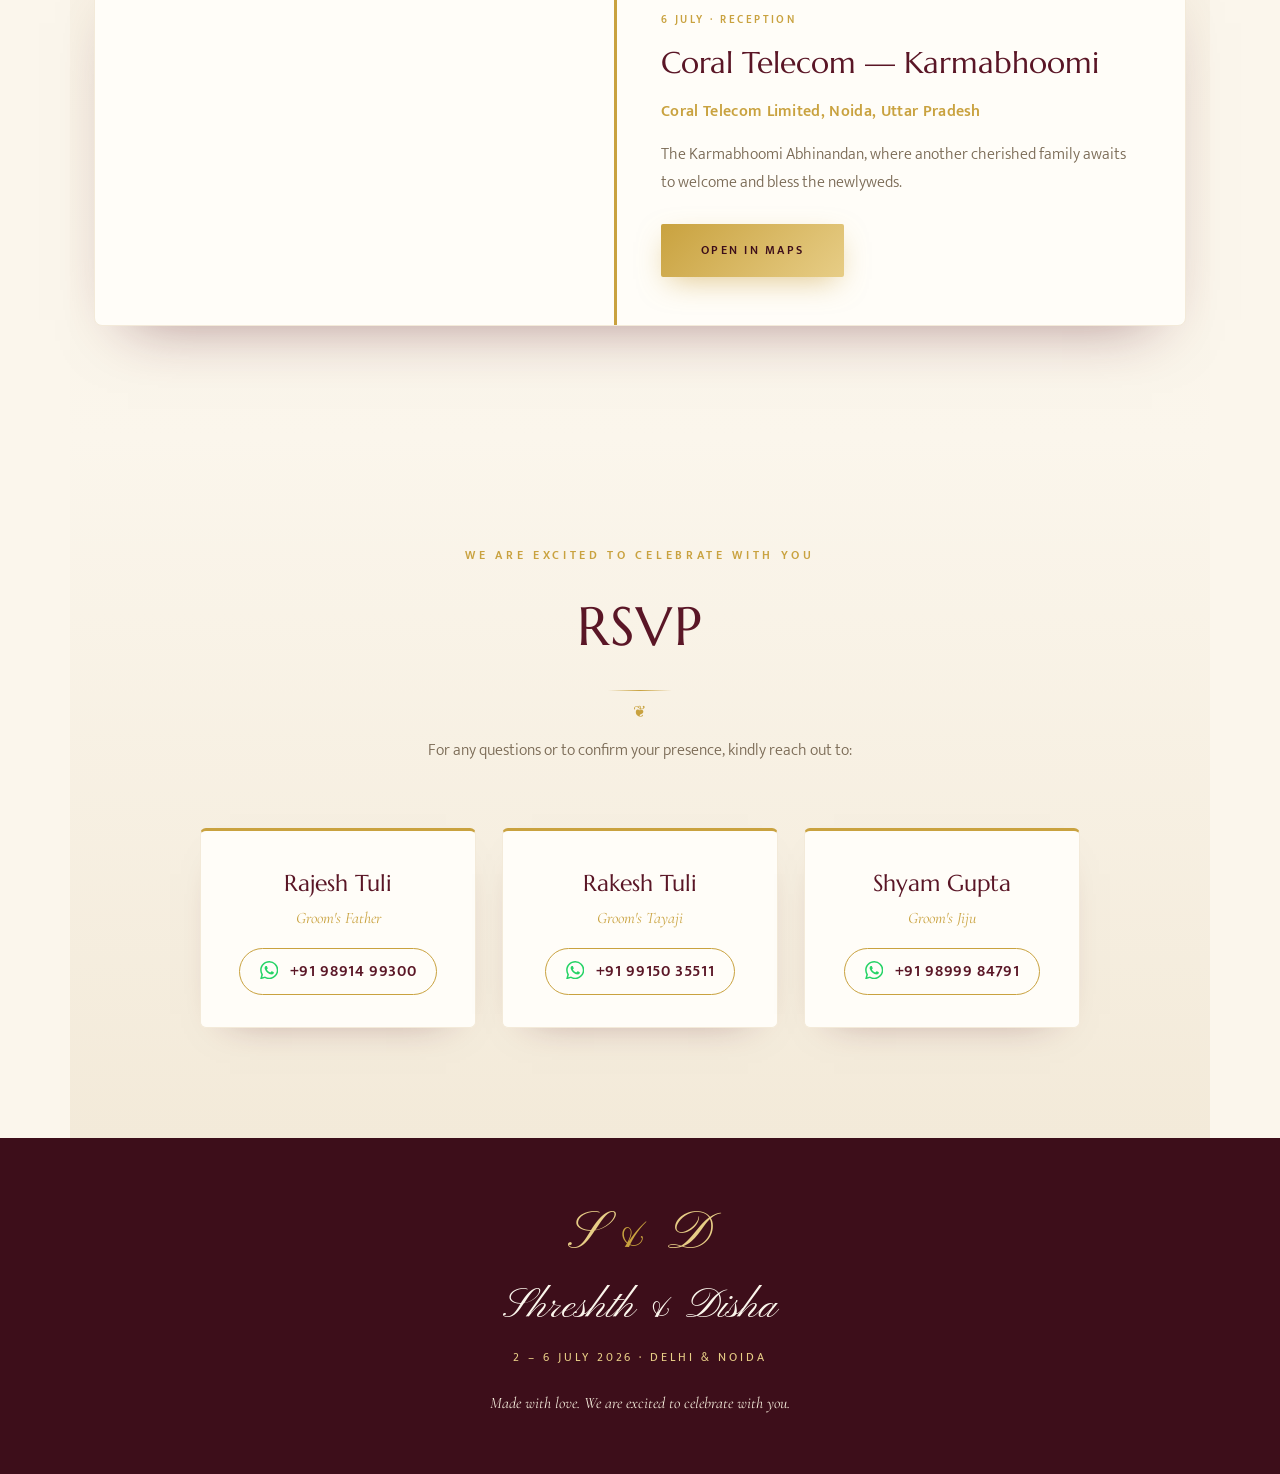
==== commit a64d49ad: "Invitation: change 'and' to '&' in hosts line Co-authored-by: Cursor <cursoragent@cursor.com>" ====
--- a/wedding-invite/index.html
+++ b/wedding-invite/index.html
@@ -76,7 +76,7 @@
     <div class="invite__card reveal">
       <p class="invite__kicker">Wedding Invitation</p>
       <p class="invite__bless">With the cherished blessings of revered ancestor and Late Shri Krishan Dev Tuli,</p>
-      <p class="invite__hosts">Smt. Sarla Tuli cordially invites you and</p>
+      <p class="invite__hosts">Smt. Sarla Tuli cordially invites you &amp;</p>
       <p class="invite__line">seeks the honour of your gracious presence at the wedding celebrations of her beloved grandson</p>
       <h3 class="invite__name">Shreshth</h3>
       <p class="invite__parents">Son of Mrs. Poonam Tuli &amp; Mr. Rajesh Tuli</p>
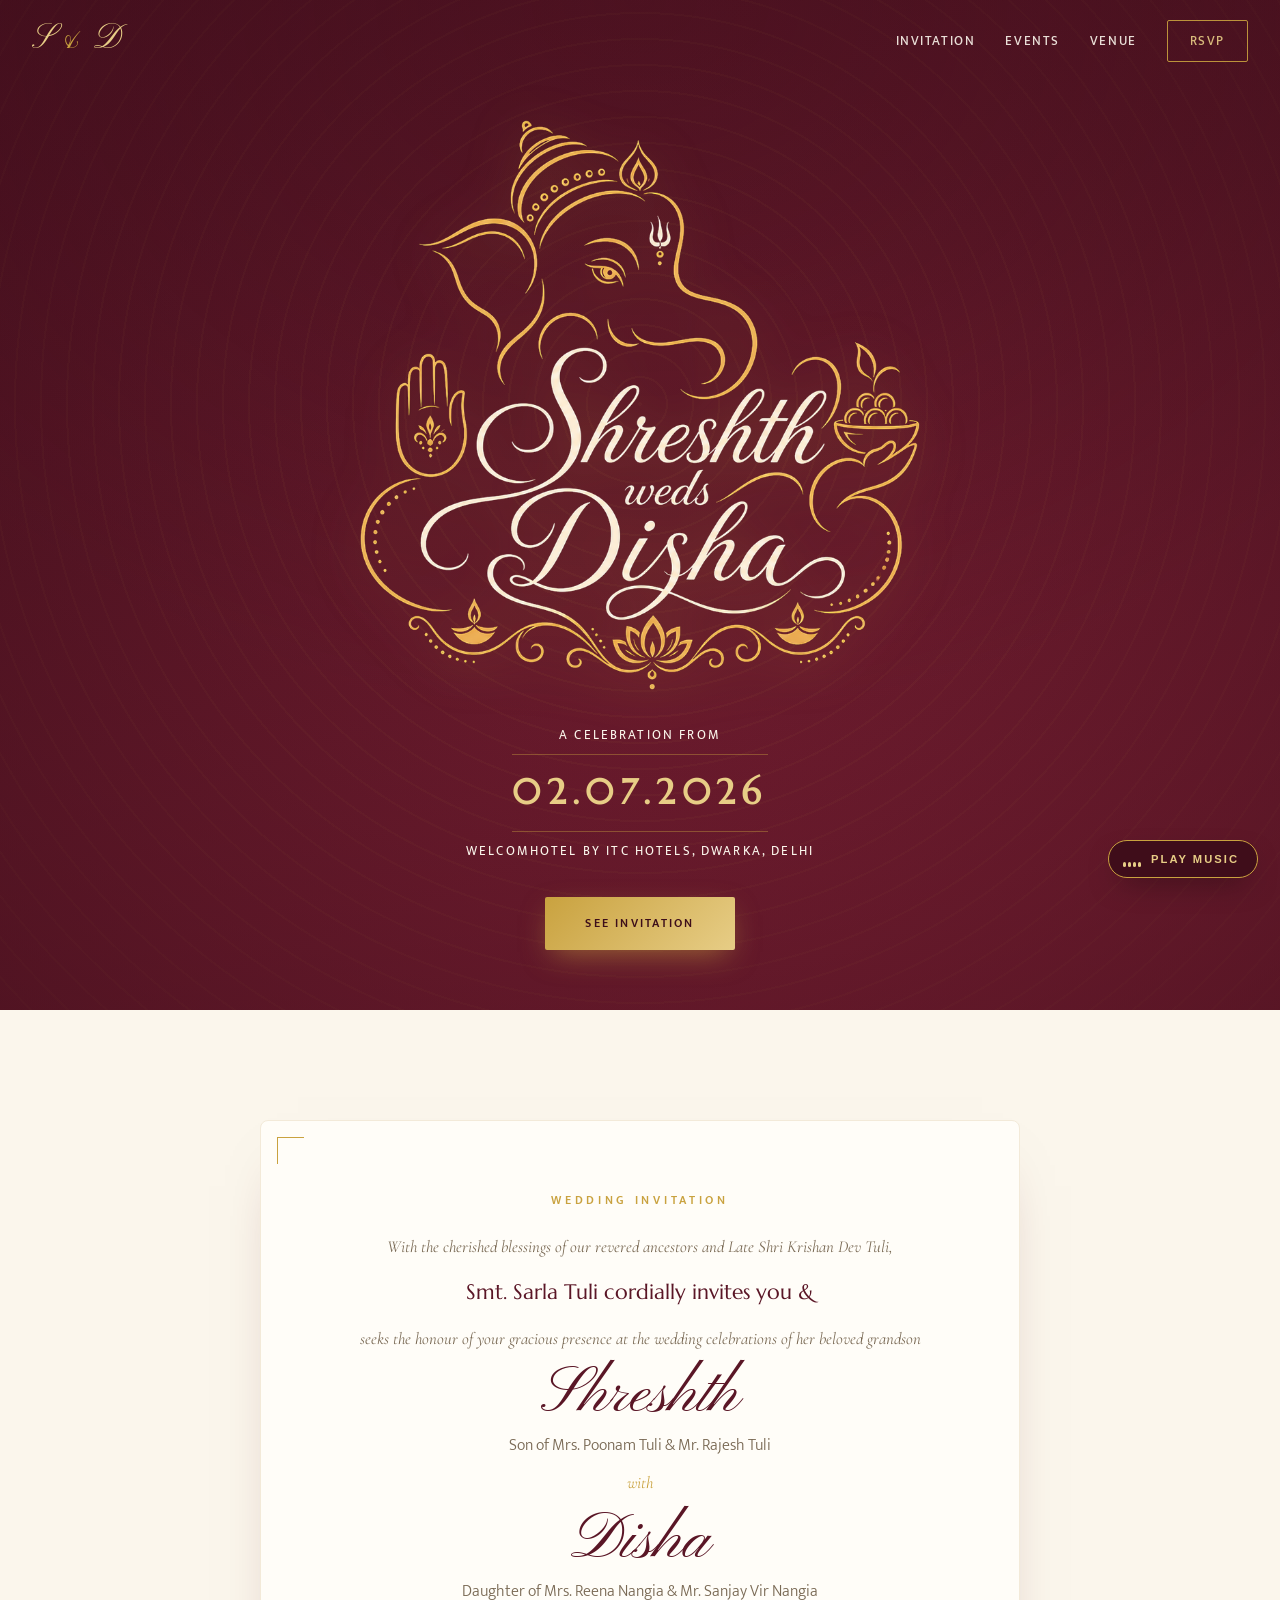
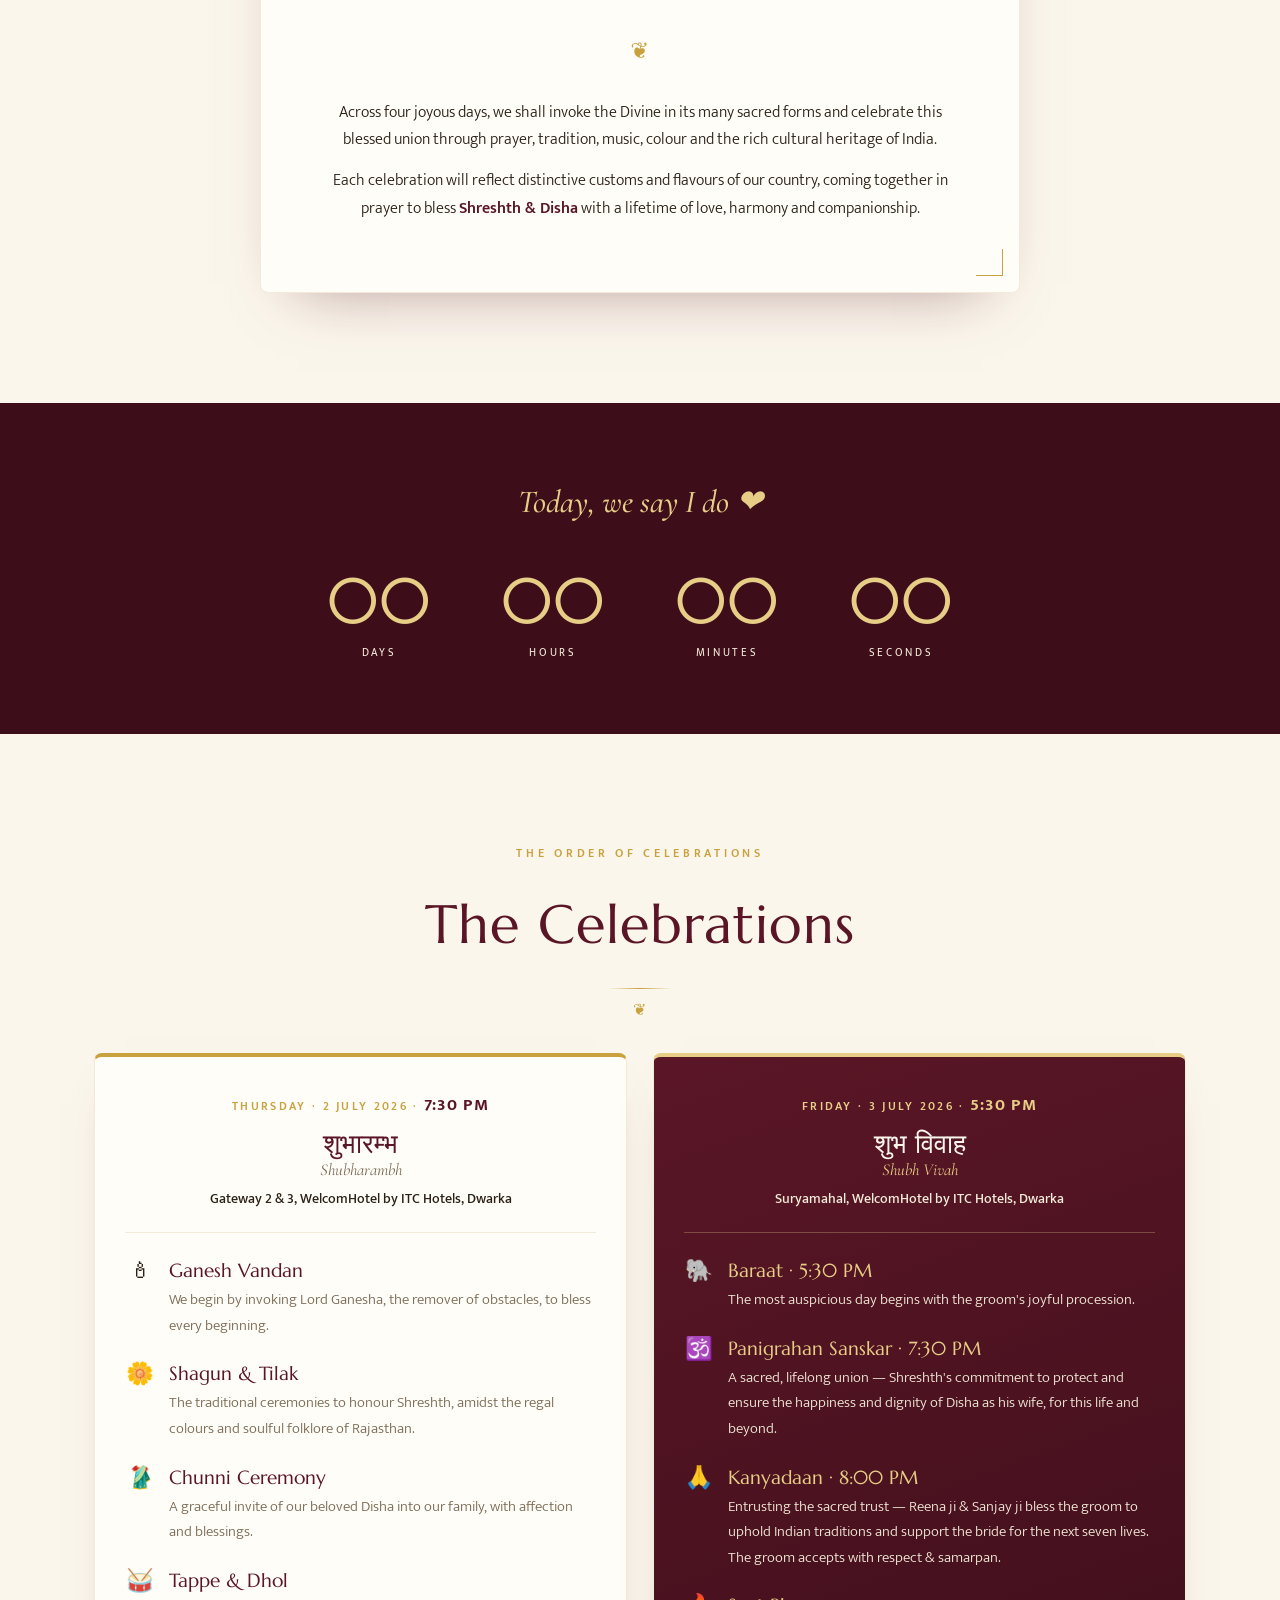
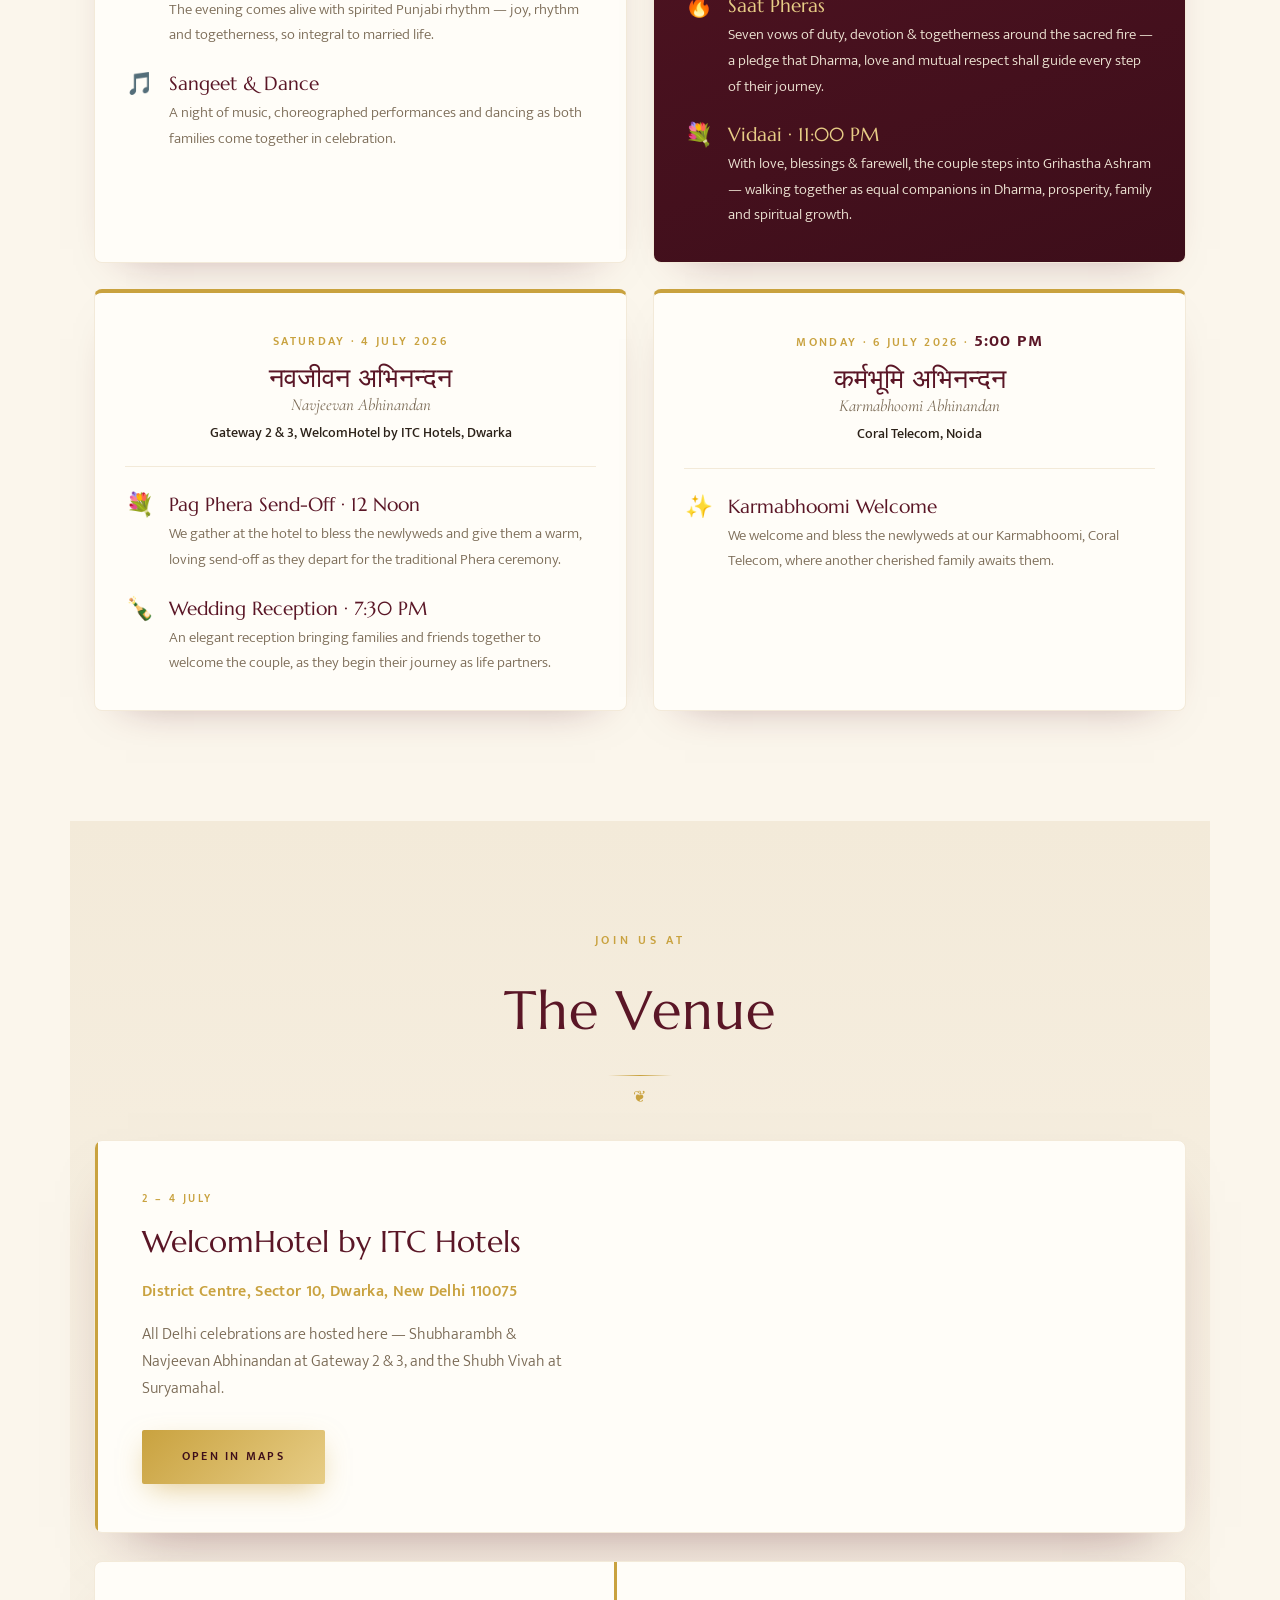
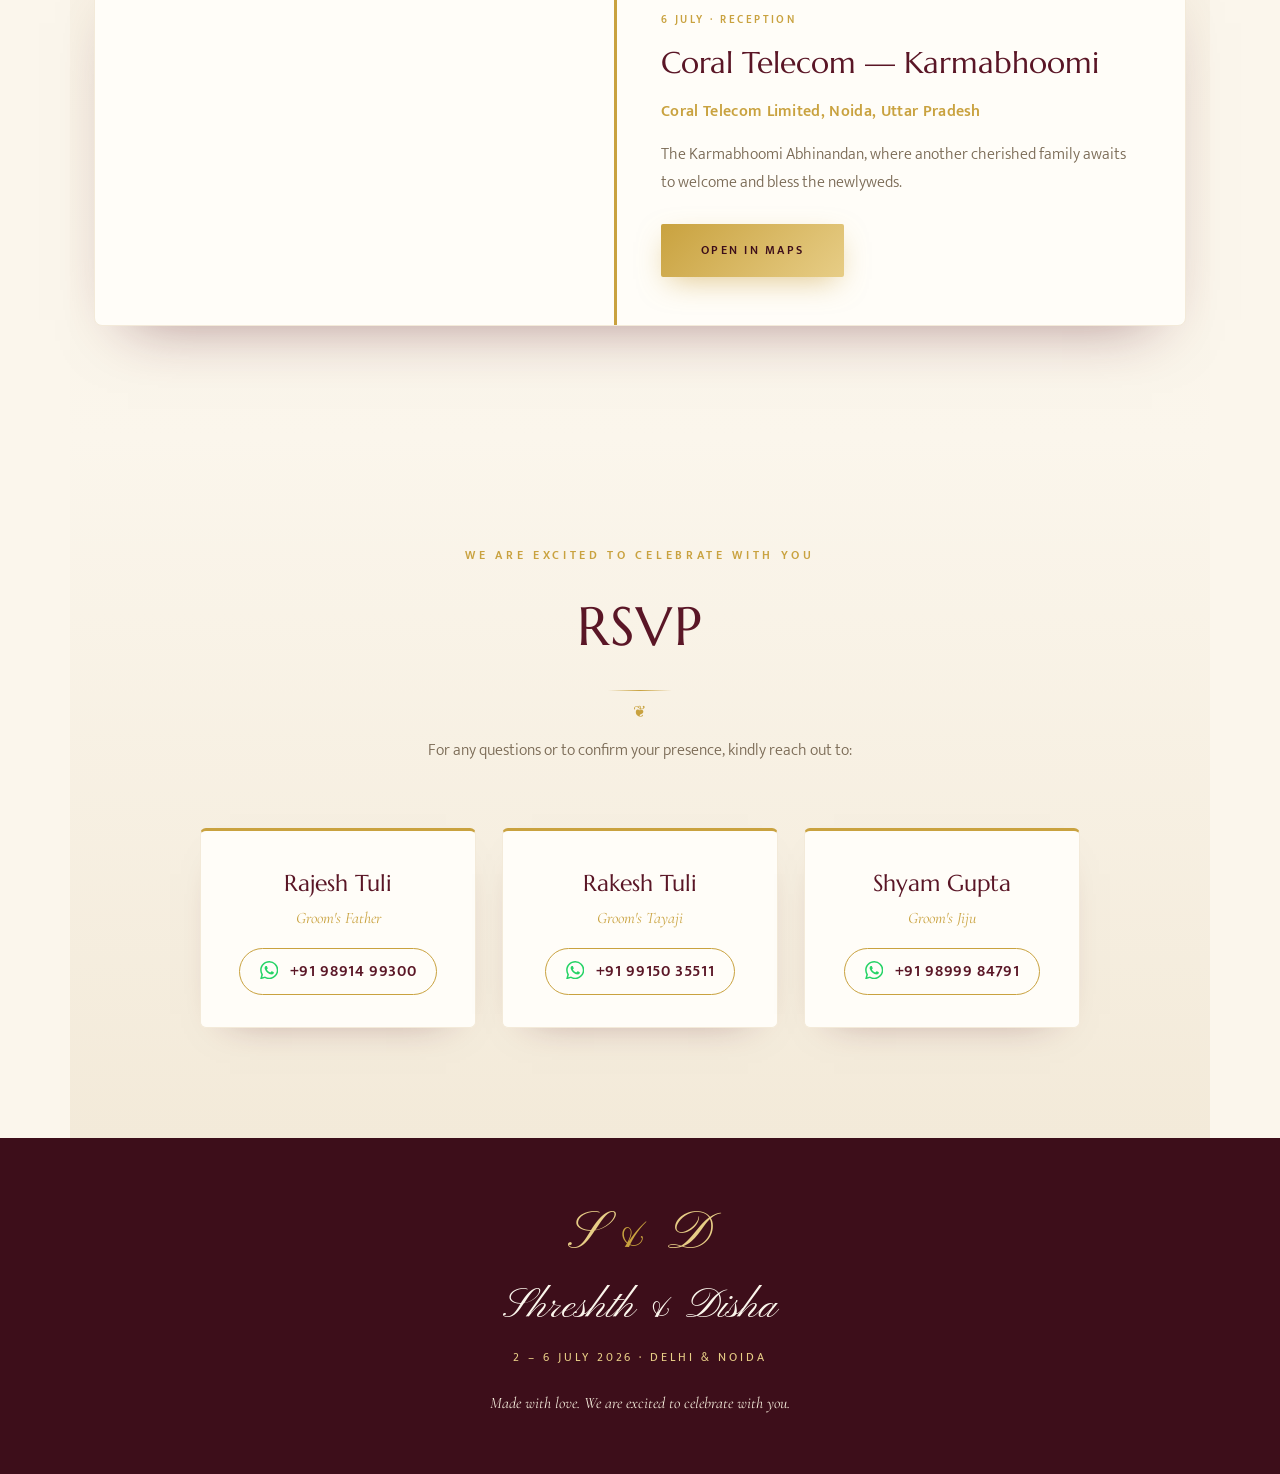
==== commit e0430737: "Reword blessings to 'our revered ancestors'" ====
--- a/wedding-invite/index.html
+++ b/wedding-invite/index.html
@@ -75,7 +75,7 @@
   <section class="section invite" id="invite">
     <div class="invite__card reveal">
       <p class="invite__kicker">Wedding Invitation</p>
-      <p class="invite__bless">With the cherished blessings of revered ancestor and Late Shri Krishan Dev Tuli,</p>
+      <p class="invite__bless">With the cherished blessings of our revered ancestors and Late Shri Krishan Dev Tuli,</p>
       <p class="invite__hosts">Smt. Sarla Tuli cordially invites you &amp;</p>
       <p class="invite__line">seeks the honour of your gracious presence at the wedding celebrations of her beloved grandson</p>
       <h3 class="invite__name">Shreshth</h3>
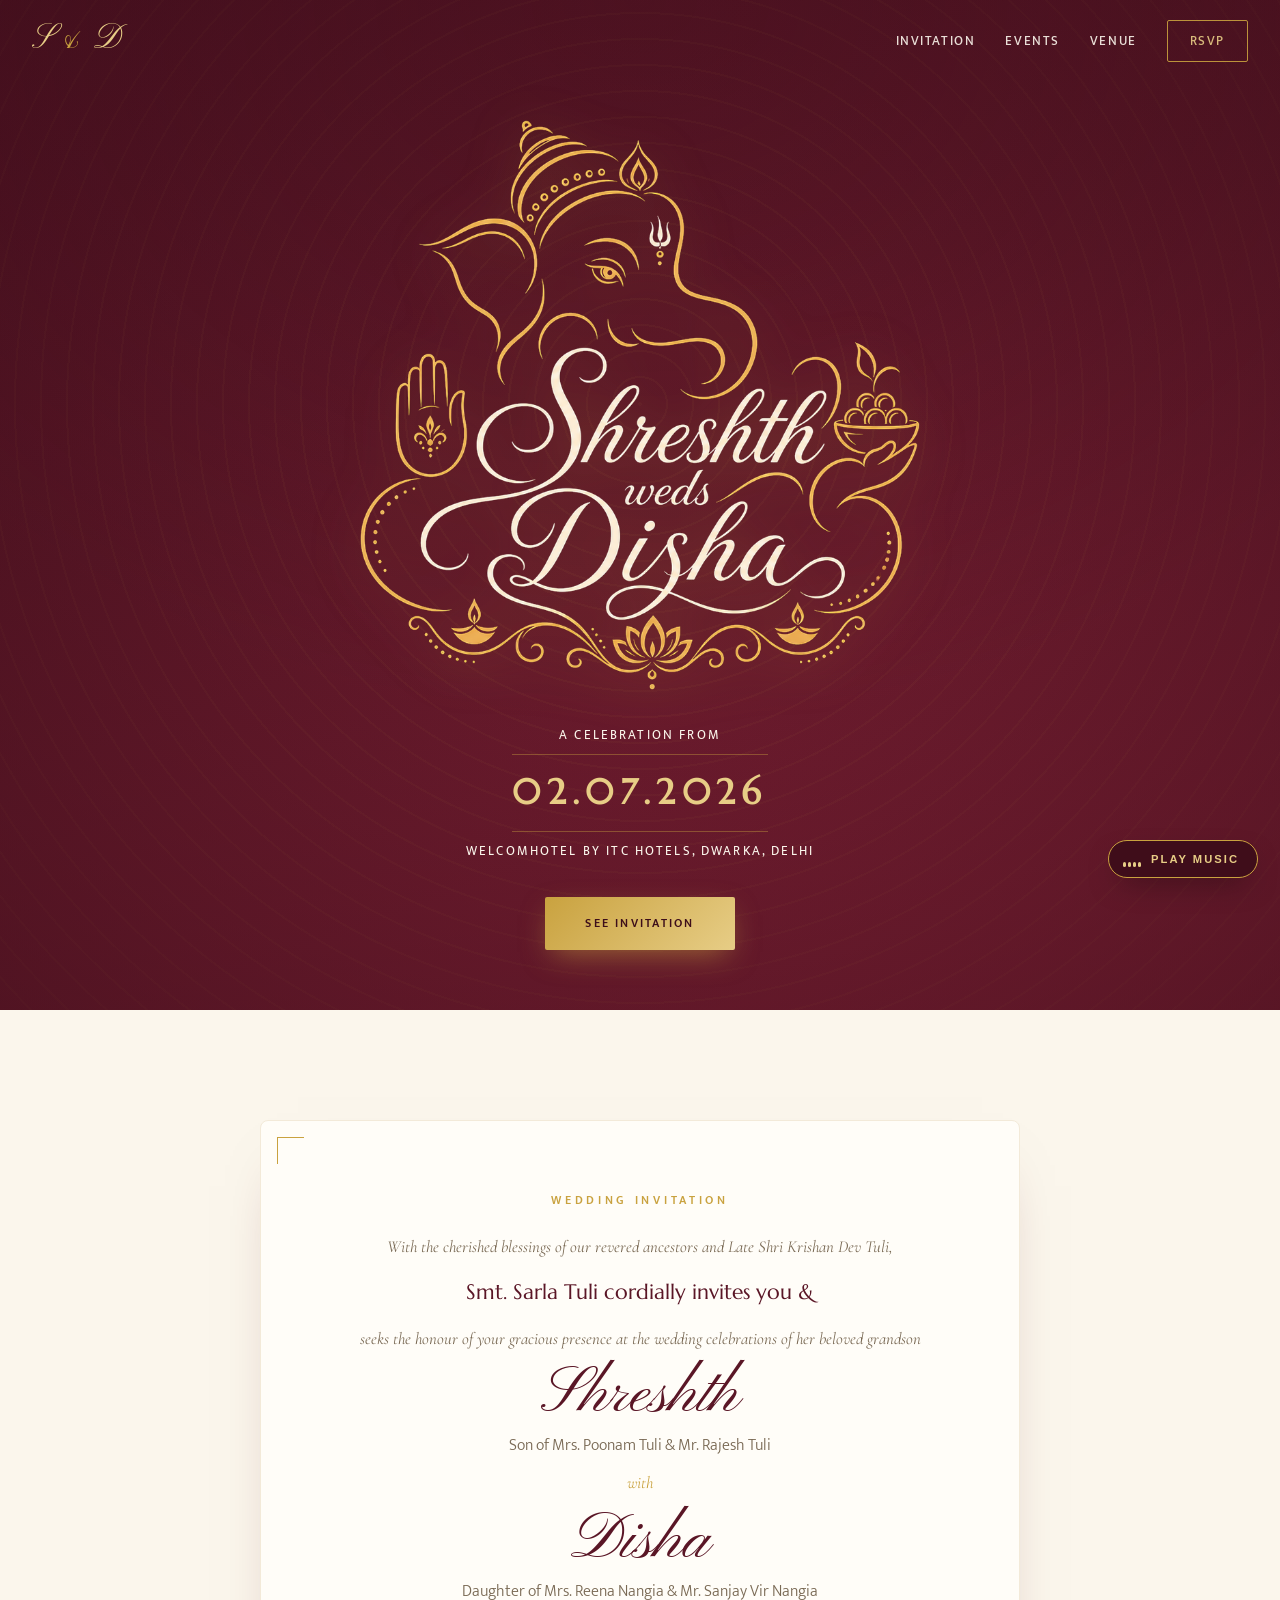
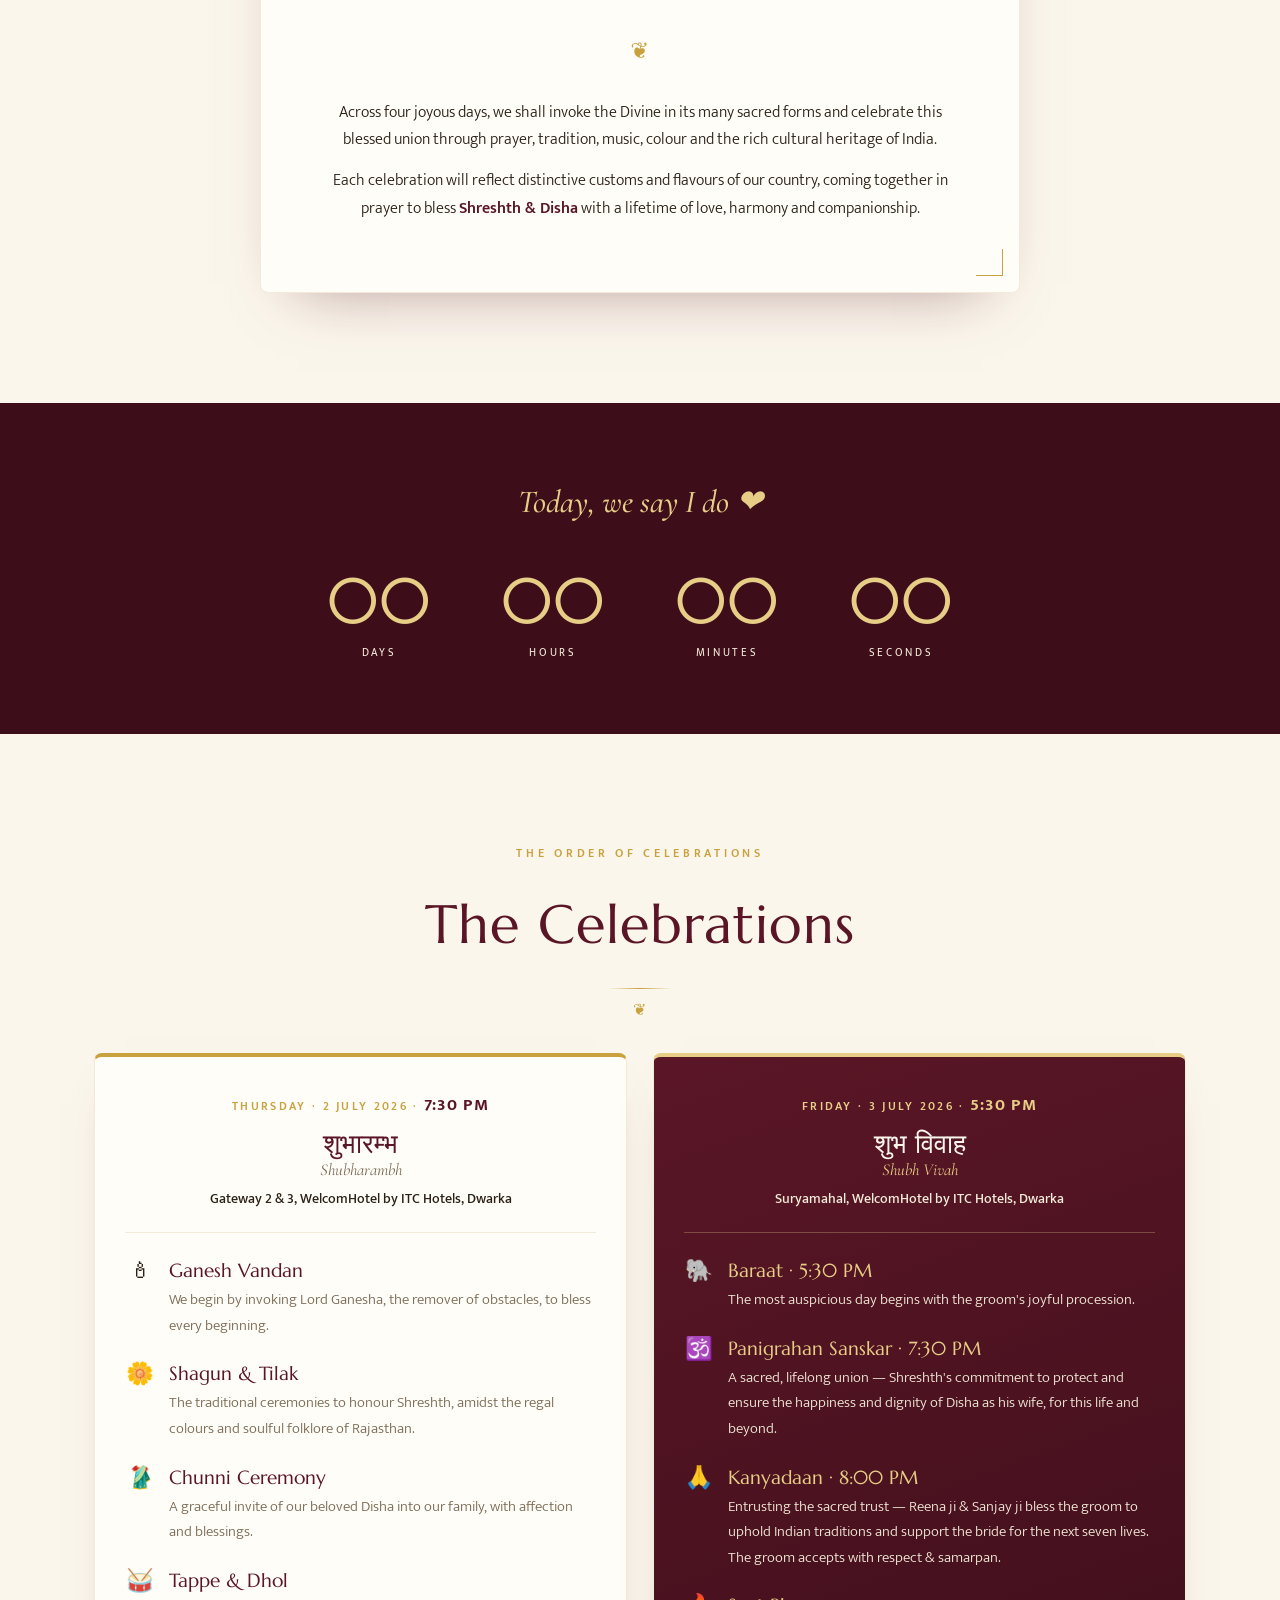
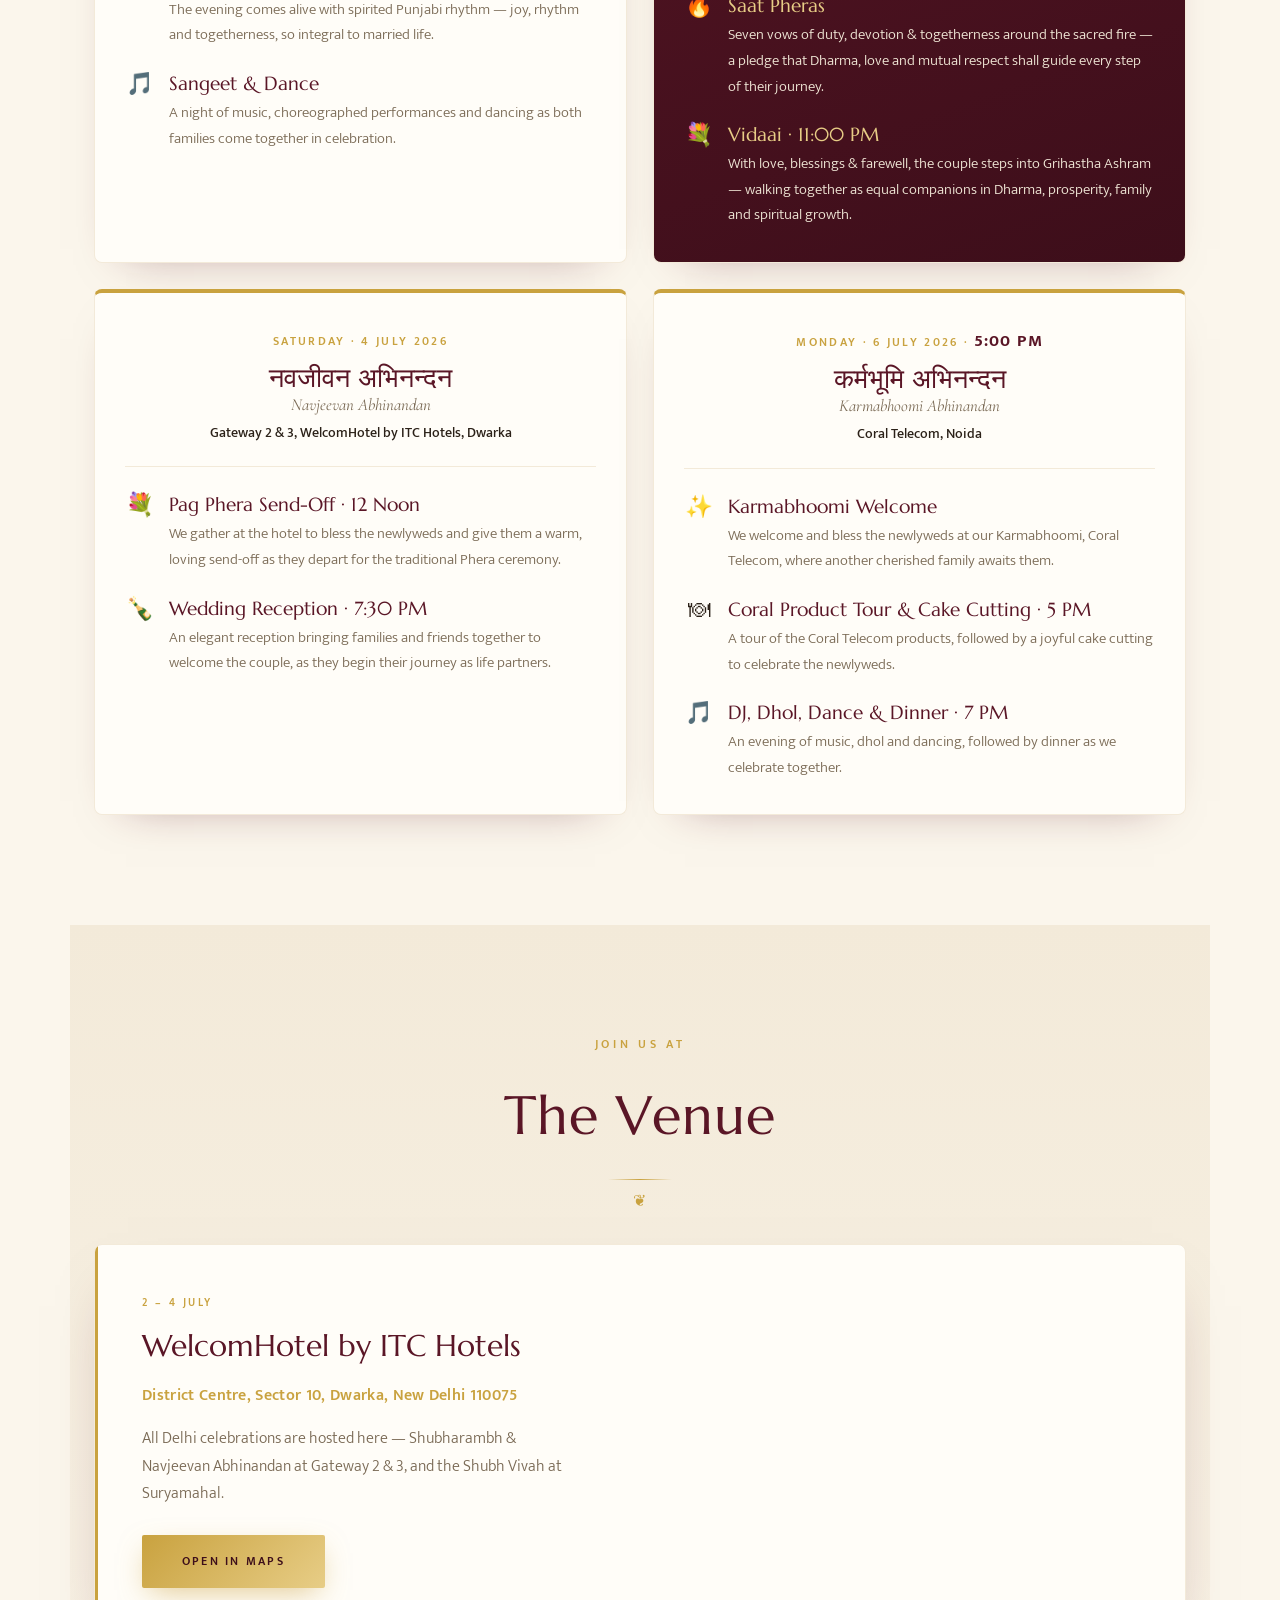
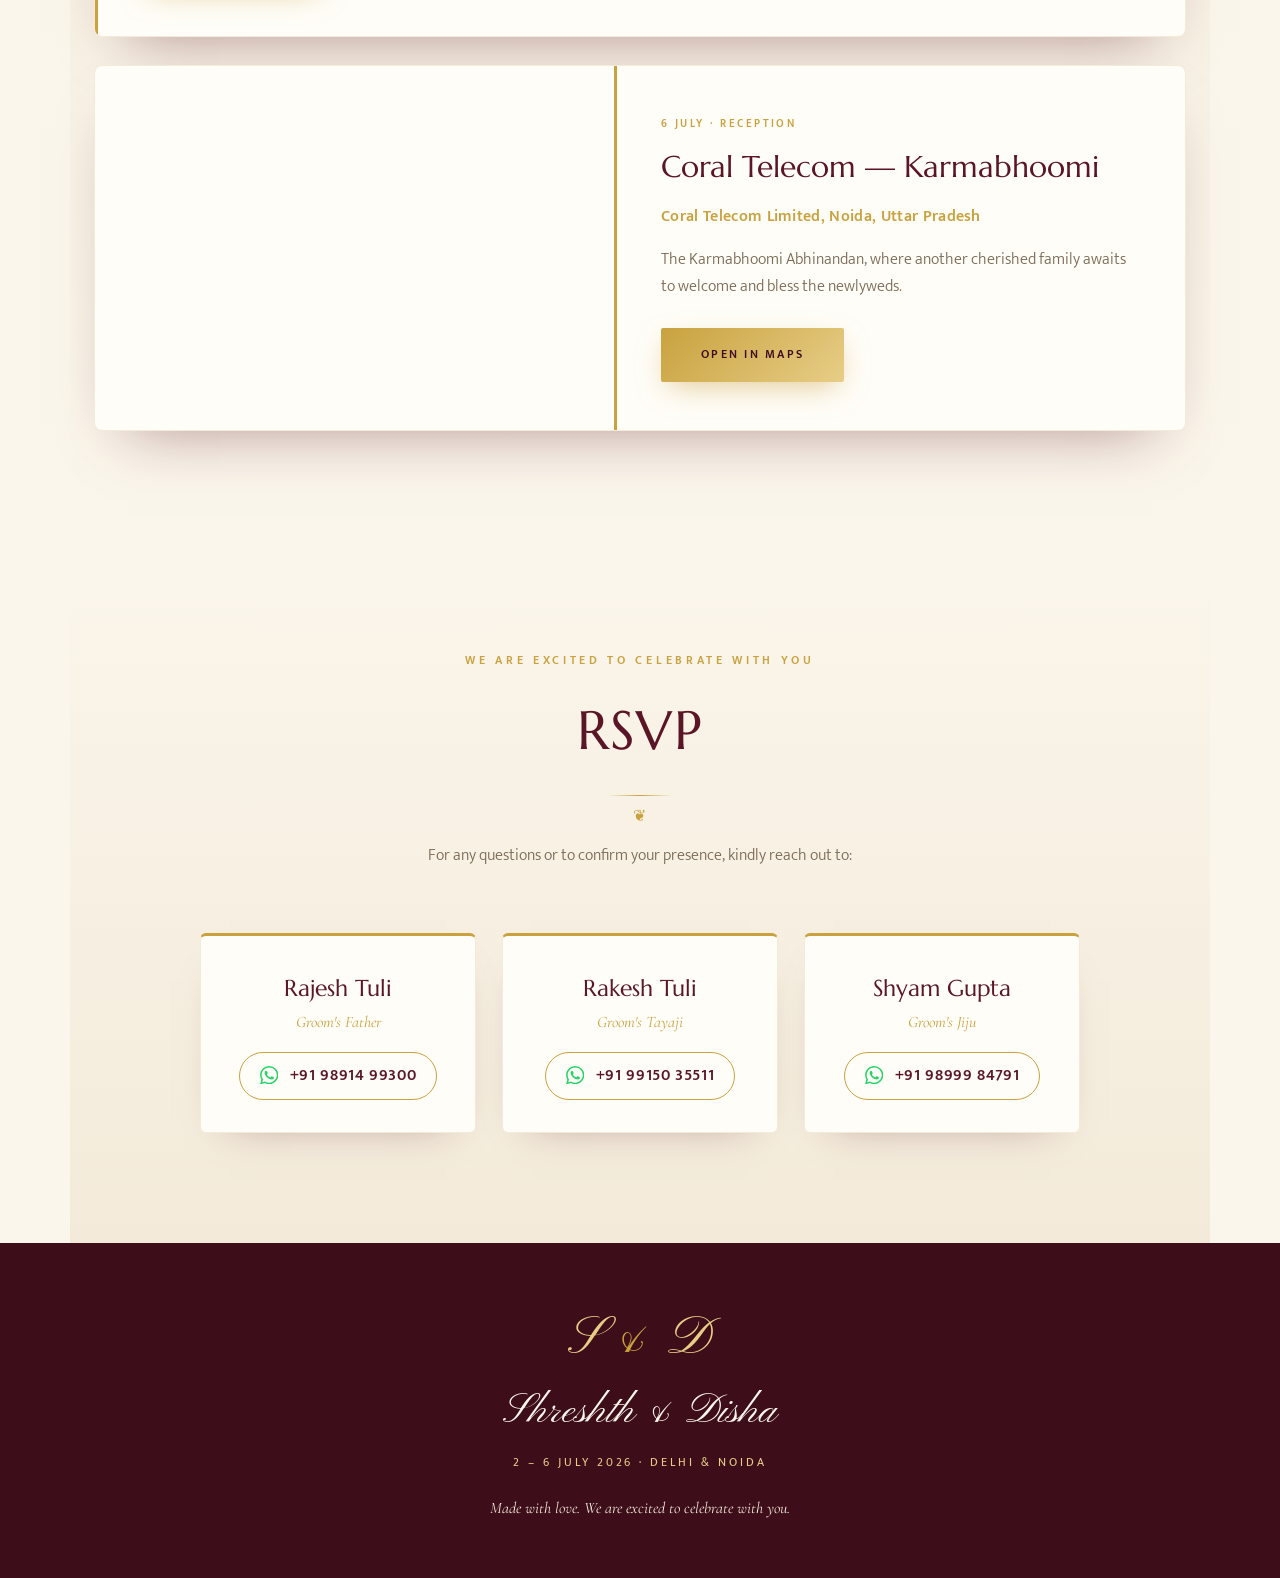
==== commit 7986da45: "feat: add Coral product tour, cake cutting and DJ events to Karmabhoomi Co-authored-by: Cursor <curs" ====
--- a/wedding-invite/index.html
+++ b/wedding-invite/index.html
@@ -238,6 +238,20 @@
             <div>
               <h4>Karmabhoomi Welcome</h4>
               <p>We welcome and bless the newlyweds at our Karmabhoomi, Coral Telecom, where another cherished family awaits them.</p>
+            </div>
+          </li>
+          <li class="ceremony">
+            <span class="ceremony__icon">&#127869;</span>
+            <div>
+              <h4>Coral Product Tour &amp; Cake Cutting · 5 PM</h4>
+              <p>A tour of the Coral Telecom products, followed by a joyful cake cutting to celebrate the newlyweds.</p>
+            </div>
+          </li>
+          <li class="ceremony">
+            <span class="ceremony__icon">&#127925;</span>
+            <div>
+              <h4>DJ, Dhol, Dance &amp; Dinner · 7 PM</h4>
+              <p>An evening of music, dhol and dancing, followed by dinner as we celebrate together.</p>
             </div>
           </li>
         </ul>
